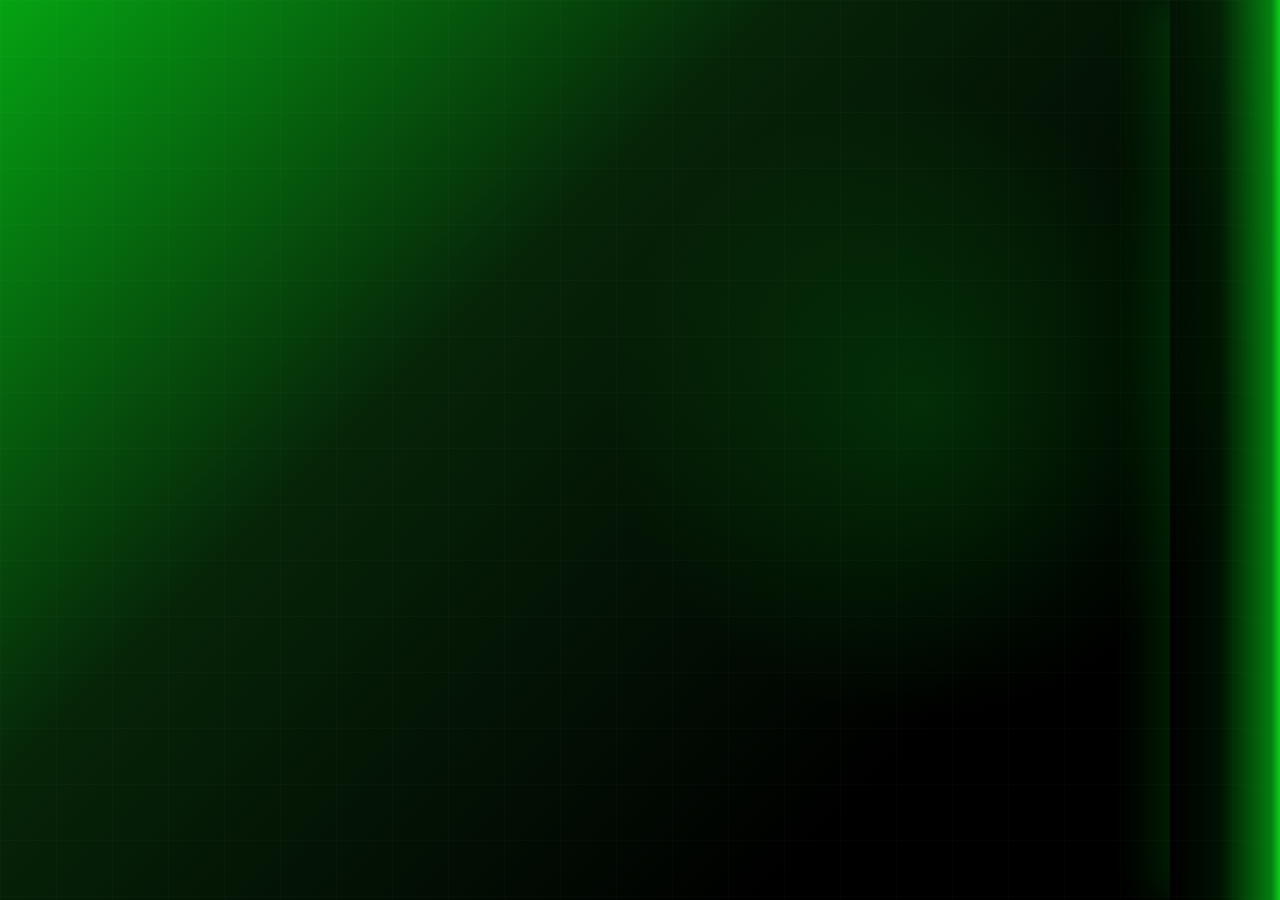
==== index.html @ a8dcbea2 "Initial Commit" ====
<!DOCTYPE html>

<html data-theme="dark" lang="en">
<head>
<meta charset="utf-8"/>
<meta content="width=device-width, initial-scale=1, viewport-fit=cover" name="viewport"/>
<title>
    Miguel Riovaldez — BSIT Student · Aspiring Full Stack Developer
  </title>
<meta content="Miguel Riovaldez is a 2nd Year BSIT student at Mapúa University aspiring to become a Full Stack Developer while exploring software development, networking, web technologies, and creative work through hands-on learning and projects." name="description"/>
<meta content="Miguel Riovaldez — BSIT Student · Aspiring Full Stack Developer" property="og:title"/>
<meta content="Learning through building. A 2nd Year BSIT student at Mapúa University exploring software development, networking, and web technologies." property="og:description"/>
<meta content="website" property="og:type"/>
<!-- ==========================================
       FAVICON
       ========================================== -->
<link href="data:image/svg+xml,%3Csvg xmlns='http://www.w3.org/2000/svg' viewBox='0 0 100 100'%3E%3Crect width='100' height='100' rx='22' fill='%230B0D12'/%3E%3Ctext x='50' y='64' font-family='Space Grotesk, sans-serif' font-weight='700' font-size='44' fill='%2305A313' text-anchor='middle'%3EMR%3C/text%3E%3C/svg%3E" rel="icon"/>
<!-- ==========================================
       FONTS
       ========================================== -->
<link href="https://fonts.googleapis.com" rel="preconnect"/>
<link crossorigin="" href="https://fonts.gstatic.com" rel="preconnect"/>
<link href="https://fonts.googleapis.com/css2?family=Space+Grotesk:wght@400;500;600;700&amp;family=Plus+Jakarta+Sans:wght@400;500;600;700;800&amp;family=Space+Mono:wght@400;700&amp;display=swap" rel="stylesheet"/>
<!-- ==========================================
       STYLES
       ========================================== -->
<link href="css/style.css" rel="stylesheet"/>
</head>
<body>
<div id="pageTransition"></div>
<!-- ==========================================
       LOADER
       ========================================== -->
<div data-loader-purpose="profile-initialization" id="loader">
<div class="loader-name">
      MIGUEL RIOVALDEZ
    </div>
<div class="loader-status">Initializing Profile - Miguel Riovaldez</div>
<div class="loader-bar">
<div class="loader-bar-fill"></div>
</div>
</div>
<!-- ==========================================
       CUSTOM CURSOR
       ========================================== -->
<div class="cursor-dot" id="cursorDot"></div>
<div class="cursor-outline" id="cursorOutline">
<span id="cursorText"></span>
</div>
<!-- ==========================================
       BACKGROUND
       ========================================== -->
<div aria-hidden="true" class="bg-glow"></div>
<div aria-hidden="true" class="bg-grid"></div>
<!-- ==========================================
       MOBILE NAVIGATION
       ========================================== -->
<button aria-expanded="false" aria-label="Open navigation" class="mobile-toggle" id="mobileToggle">
<span></span>
<span></span>
<span></span>
</button>
<!-- ==========================================
       NAVIGATION
       ========================================== -->
<nav aria-label="Primary" class="control-panel" id="controlPanel">
<!-- Brand -->
<div class="brand">
<a href="index.html">
<span>
          MR
        </span>
</a>
<span aria-hidden="true" class="brand-dot"></span>
</div>
<!-- Navigation -->
<ul class="nav-list" id="navList">
<li>
<a data-cursor-text="GO" data-page-link="home" href="index.html">
<span class="n">01</span>
<span class="l">
            Home
          </span>
</a>
</li>
<li>
<a data-cursor-text="GO" data-page-link="about" href="about.html">
<span class="n">02</span>
<span class="l">
            About
          </span>
</a>
</li>
<li>
<a data-cursor-text="GO" data-page-link="projects" href="projects.html">
<span class="n">03</span>
<span class="l">
            Projects
          </span>
</a>
</li>
<li>
<a data-cursor-text="GO" data-page-link="skills" href="skills.html">
<span class="n">04</span>
<span class="l">
            Skills
          </span>
</a>
</li>

<li>
<a data-cursor-text="GO" data-page-link="accomplishments" href="accomplishments.html">
<span class="n">05</span>
<span class="l">
            Accomplishments
          </span>
</a>
</li>
<li>
<a data-cursor-text="GO" data-page-link="beyond" href="beyond.html">
<span class="n">06</span>
<span class="l">
            Beyond
          </span>
</a>
</li>
<li>
<a data-cursor-text="GO" data-page-link="contact" href="contact.html">
<span class="n">07</span>
<span class="l">
            Contact
          </span>
</a>
</li>
</ul>
<!-- Navigation Footer -->
<div class="nav-foot">
<span class="loc">
        PH · MNL
      </span>
<button aria-label="Toggle light and dark theme" class="theme-toggle" id="themeToggle">
        ◐
      </button>
</div>
</nav>
<!-- ==========================================
       HOME PAGE
       ========================================== -->
<main class="page-content">
<section class="page-shell" data-page="home">
<!-- Background Nodes -->
<div aria-hidden="true" class="hero-nodes" id="heroNodes"></div>
<!-- Hero -->
<div class="hero-content">
<p class="eyebrow">
          Portfolio / Miguel Riovaldez
        </p>
<h1 class="hero-name">

          Miguel<br/>

          Riovaldez

        </h1>
<p class="hero-sub">

          BSIT Student · Aspiring Full Stack Developer

        </p>
<p class="hero-support">

          Networking Enthusiast · Creator

        </p>
<p class="hero-tagline">

          Learning through building.

        </p>
<p class="hero-bio">

          BSIT Student aspiring to become a Full Stack Developer.
          Loves gaming and playing instruments whenever I have free time.

        </p>
<!-- CTA -->
<div class="hero-ctas">
<a class="btn btn-primary magnetic" data-cursor-text="VIEW" href="projects.html">

            Explore My Work

            <span class="arrow">
              →
            </span>
</a>
<a class="btn btn-ghost magnetic" data-cursor-text="GO" href="contact.html">

            Let's Connect

          </a>
</div>
<!-- Status -->
<div class="status-strip">
<span aria-hidden="true" class="dot"></span>

          2nd Year BSIT · Mapúa University · Philippines

        </div>
</div>
</section>
</main>
<!-- ==========================================
       JAVASCRIPT
       ========================================== -->
<script src="js/script.js"></script>
</body>
</html>
---- css/style.css ----
/* =========================================================
   MIGUEL RIOVALDEZ PORTFOLIO
   SHARED MULTI-PAGE STYLESHEET
   ========================================================= */


/* =========================================================
   TOKENS
   ========================================================= */

:root {

  --bg: #000000;
  --bg-elev: #050805;

  --surface: #071007;
  --surface-2: #0B170B;

  --border: rgba(255, 255, 255, .09);
  --border-strong: rgba(255, 255, 255, .16);

  --text: #EDEFF4;
  --text-muted: #8D93A3;
  --text-dim: #5C6273;

  --accent: #05A313;
  --accent-rgb: 5, 163, 19;

  --accent-2: #05A313;
  --accent-2-rgb: 5, 163, 19;

  --danger: #E8607A;

  --font-display: 'Space Grotesk', sans-serif;
  --font-body: 'Plus Jakarta Sans', sans-serif;
  --font-mono: 'Space Mono', monospace;

  --dur: 620ms;
  --dur-fast: 280ms;

  --ease: cubic-bezier(.16, .84, .44, 1);

  --nav-w: 220px;
  --nav-h: 76px;

  --radius: 14px;
  --radius-sm: 8px;

}


/* =========================================================
   LIGHT THEME
   ========================================================= */

[data-theme="light"] {

  --bg: #F3F4F7;
  --bg-elev: #FFFFFF;

  --surface: #FFFFFF;
  --surface-2: #EEF0F4;

  --border: rgba(10, 14, 22, .09);
  --border-strong: rgba(10, 14, 22, .18);

  --text: #12151C;
  --text-muted: #565C6C;
  --text-dim: #8A8F9C;

  --accent: #057A10;
  --accent-rgb: 5, 122, 16;

  --accent-2: #057A10;
  --accent-2-rgb: 5, 122, 16;

}


/* =========================================================
   RESET
   ========================================================= */

*,
*::before,
*::after {
  box-sizing: border-box;
}


html {
  -webkit-text-size-adjust: 100%;
  scroll-behavior: smooth;
}


body {

  margin: 0;

  background: var(--bg);
  color: var(--text);

  font-family: var(--font-body);

  -webkit-font-smoothing: antialiased;

  overflow-x: hidden;

  min-height: 100dvh;

  transition:
    background var(--dur-fast) var(--ease),
    color var(--dur-fast) var(--ease);

}


h1,
h2,
h3,
h4 {

  font-family: var(--font-display);

  margin: 0;

  font-weight: 600;

  letter-spacing: -.02em;

}


p {
  margin: 0;
}


a {

  color: inherit;

  text-decoration: none;

}


ul {

  list-style: none;

  margin: 0;

  padding: 0;

}


button {

  font-family: inherit;

  background: none;

  border: none;

  color: inherit;

  cursor: pointer;

}


img {

  max-width: 100%;

  display: block;

}


::selection {

  background: rgba(var(--accent-rgb),
      .35);

}


:focus-visible {

  outline: 2px solid var(--accent);

  outline-offset: 3px;

  border-radius: 4px;

}


/* =========================================================
   TYPOGRAPHY
   ========================================================= */

.eyebrow {

  font-family: var(--font-mono);

  font-size: .72rem;

  letter-spacing: .14em;

  text-transform: uppercase;

  color: var(--accent);

  display: flex;

  align-items: center;

  gap: .55rem;

}


.eyebrow::before {

  content: '';

  width: 22px;

  height: 1px;

  background: var(--accent);

  display: inline-block;

}


.tag {

  font-family: var(--font-mono);

  font-size: .68rem;

  letter-spacing: .06em;

  text-transform: uppercase;

  padding: .4rem .65rem;

  border: 1px solid var(--border-strong);

  border-radius: 6px;

  color: var(--text-muted);

  transition:
    border-color var(--dur-fast) var(--ease),
    color var(--dur-fast) var(--ease),
    transform var(--dur-fast) var(--ease);

}


.tag:hover {

  border-color: var(--accent);

  color: var(--accent);

  transform: translateY(-2px);

}


.divider {

  height: 1px;

  background: var(--border);

  width: 100%;

}


/* =========================================================
   BUTTONS
   ========================================================= */

.btn {

  position: relative;

  display: inline-flex;

  align-items: center;

  gap: .6rem;

  font-family: var(--font-body);

  font-weight: 600;

  font-size: .92rem;

  padding: .9rem 1.5rem;

  border-radius: 999px;

  cursor: pointer;

  transition:
    transform var(--dur-fast) var(--ease),
    background var(--dur-fast) var(--ease),
    border-color var(--dur-fast) var(--ease),
    color var(--dur-fast) var(--ease);

  white-space: nowrap;

}


.btn-primary {

  background: var(--accent);

  color: #050608;

}


.btn-primary:hover {

  background: #08bf17;

}


[data-theme="light"] .btn-primary {

  color: #fff;

}


.btn-ghost {

  border: 1px solid var(--border-strong);

  color: var(--text);

}


.btn-ghost:hover {

  border-color: var(--accent);

  color: var(--accent);

}


.btn .arrow {

  transition:
    transform var(--dur-fast) var(--ease);

}


.btn:hover .arrow {

  transform: translateX(4px);

}


/* =========================================================
   LOADER
   ========================================================= */

#loader {

  position: fixed;

  inset: 0;

  z-index: 99998;

  background: var(--bg);

  display: flex;

  flex-direction: column;

  align-items: center;

  justify-content: center;

  gap: 1.1rem;

  transition:
    opacity .5s var(--ease),
    visibility .5s var(--ease);

}


#loader.hide {

  opacity: 0;

  visibility: hidden;

  pointer-events: none;

}


.loader-name {

  font-family: var(--font-display);

  font-size: 1.4rem;

  letter-spacing: -.01em;

}


.loader-status {

  font-family: var(--font-mono);

  font-size: .72rem;

  letter-spacing: .14em;

  color: var(--text-dim);

  text-transform: uppercase;

}


.loader-bar {

  width: 180px;

  height: 2px;

  background: var(--border);

  overflow: hidden;

  border-radius: 2px;

}


.loader-bar-fill {

  height: 100%;

  width: 0%;

  background: var(--accent);

  animation:
    loadfill 1s var(--ease) forwards;

}


@keyframes loadfill {

  to {
    width: 100%;
  }

}


/* =========================================================
   CUSTOM CURSOR
   ========================================================= */

.cursor-dot,
.cursor-outline {

  position: fixed;

  top: 0;
  left: 0;

  pointer-events: none;

  z-index: 998;

  border-radius: 50%;

  transform:
    translate(-50%, -50%);

  will-change: transform;

}


.cursor-dot {

  width: 6px;
  height: 6px;

  background: var(--accent);

}


.cursor-outline {

  width: 34px;
  height: 34px;

  border: 1px solid var(--border-strong);

  display: flex;

  align-items: center;

  justify-content: center;

  font-family: var(--font-mono);

  font-size: .55rem;

  letter-spacing: .08em;

  color: var(--accent);

  transition:
    width var(--dur-fast) var(--ease),
    height var(--dur-fast) var(--ease),
    border-color var(--dur-fast) var(--ease),
    background var(--dur-fast) var(--ease);

}


.cursor-outline.hover {

  width: 64px;

  height: 64px;

  background:
    rgba(var(--accent-rgb), .1);

  border-color: var(--accent);

}


.cursor-outline span {

  opacity: 0;

  transition:
    opacity var(--dur-fast) var(--ease);

}


.cursor-outline.hover span {

  opacity: 1;

}


body.touch .cursor-dot,
body.touch .cursor-outline {

  display: none;

}


body.touch {

  cursor: auto;

}


body.cursor-enabled:not(.touch) * {
  cursor: none;
}


/* =========================================================
   BACKGROUND
   ========================================================= */

.bg-grid {

  position: fixed;

  inset: 0;

  z-index: 0;

  pointer-events: none;

  background-image:

    linear-gradient(var(--border) 1px,
      transparent 1px),

    linear-gradient(90deg,
      var(--border) 1px,
      transparent 1px);

  background-size: 64px 64px;

  mask-image:
    radial-gradient(ellipse 80% 60% at 50% 0%,
      black 40%,
      transparent 90%);

  opacity: .5;

}


.bg-glow {

  position: fixed;

  z-index: 0;

  pointer-events: none;

  width: 640px;

  height: 640px;

  border-radius: 50%;

  background:
    radial-gradient(circle,
      rgba(var(--accent-rgb), .14),
      transparent 70%);

  top: -200px;

  right: -160px;

  filter: blur(10px);

}


/* =========================================================
   MOBILE TOGGLE
   ========================================================= */

.mobile-toggle {

  position: fixed;

  top: 16px;

  right: 16px;

  z-index: 60;

  width: 46px;

  height: 46px;

  border-radius: 50%;

  background: var(--surface);

  border: 1px solid var(--border-strong);

  display: none;

  align-items: center;

  justify-content: center;

  gap: 4px;

  flex-direction: column;

}


.mobile-toggle span {

  width: 18px;

  height: 2px;

  background: var(--text);

  transition:
    transform var(--dur-fast) var(--ease),
    opacity var(--dur-fast) var(--ease);

}


.mobile-toggle.open span:nth-child(1) {

  transform:
    translateY(6px) rotate(45deg);

}


.mobile-toggle.open span:nth-child(2) {

  opacity: 0;

}


.mobile-toggle.open span:nth-child(3) {

  transform:
    translateY(-6px) rotate(-45deg);

}


/* =========================================================
   NAVIGATION / CONTROL PANEL
   ========================================================= */

.control-panel {

  position: fixed;

  top: 0;
  left: 0;
  bottom: 0;

  width: var(--nav-w);

  z-index: 50;

  border-right: 1px solid var(--border);

  background:
    rgba(11, 13, 18, .55);

  backdrop-filter: blur(14px);

  display: flex;

  flex-direction: column;

  padding: 1.6rem 1.3rem;

}


[data-theme="light"] .control-panel {

  background:
    rgba(255, 255, 255, .7);

}


.brand {

  display: flex;

  align-items: center;

  gap: .5rem;

  margin-bottom: 2.4rem;

  font-family: var(--font-display);

  font-weight: 700;

  letter-spacing: .02em;

}


.brand a {

  display: flex;

  align-items: center;

}


.brand-dot {

  width: 7px;

  height: 7px;

  border-radius: 50%;

  background: var(--accent);

  animation:
    pulse 2.2s ease-in-out infinite;

}


@keyframes pulse {

  0%,
  100% {

    opacity: 1;

    transform: scale(1);

  }

  50% {

    opacity: .4;

    transform: scale(.7);

  }

}


.nav-list {

  display: flex;

  flex-direction: column;

  gap: .15rem;

  flex: 1;

}


.nav-list a {

  position: relative;

  display: flex;

  align-items: baseline;

  gap: .7rem;

  padding: .62rem .6rem;

  border-radius: 8px;

  font-size: .88rem;

  color: var(--text-muted);

  transition:
    color var(--dur-fast) var(--ease),
    background var(--dur-fast) var(--ease);

}


.nav-list a .n {

  font-family: var(--font-mono);

  font-size: .68rem;

  color: var(--text-dim);

  transition:
    color var(--dur-fast) var(--ease);

}


.nav-list a:hover {

  color: var(--text);

}


.nav-list a:hover .n {

  color: var(--accent);

}


.nav-list a.page-link-current {

  color: var(--text);

  font-weight: 600;

  background:
    rgba(var(--accent-rgb), .05);

}


.nav-list a.page-link-current .n {

  color: var(--accent);

}


.nav-foot {

  display: flex;

  align-items: center;

  justify-content: space-between;

  padding-top: 1rem;

  border-top: 1px solid var(--border);

}


.nav-foot .loc {

  font-family: var(--font-mono);

  font-size: .62rem;

  color: var(--text-dim);

  letter-spacing: .05em;

}


.theme-toggle {

  width: 38px;

  height: 38px;

  border-radius: 50%;

  border: 1px solid var(--border-strong);

  display: flex;

  align-items: center;

  justify-content: center;

  font-size: .85rem;

  transition:
    border-color var(--dur-fast) var(--ease),
    transform var(--dur-fast) var(--ease);

}


.theme-toggle:hover {

  border-color: var(--accent);

  transform: rotate(20deg);

}


/* =========================================================
   PAGE STRUCTURE
   ========================================================= */

/*
   The old project was a single-page application.
   The portfolio is now split into individual HTML pages.

   The navigation remains fixed while each page uses
   the remaining viewport area.
*/


.page-content {

  position: relative;

  min-height: 100dvh;

  margin-left: var(--nav-w);

  z-index: 1;

}


/* Shared standalone page */

.standalone-page {

  position: relative;

  min-height: 100dvh;

  overflow-x: hidden;

  overflow-y: auto;

  padding:
    4.4rem 5vw 5rem;

}


.standalone-page .page-inner {

  width: 100%;

  max-width: 1080px;

  margin: 0 auto;

}


/* Home */

.page-shell {

  position: relative;

  min-height: 100dvh;

  display: flex;

  flex-direction: column;

  justify-content: center;

  overflow: hidden;

  padding:
    2rem 5vw;

}


.page-shell>.hero-content {

  width: 100%;

  max-width: 1080px;

  margin: 0 auto;

}


/* Page heading */

.page-head {

  margin-bottom: 2.6rem;

}


.page-head h2 {

  font-size:
    clamp(2rem,
      4.2vw,
      3.1rem);

  margin-top: .7rem;

}


/* =========================================================
   HOME
   ========================================================= */

.hero-nodes {

  position: absolute;

  inset: 0;

  z-index: 0;

  pointer-events: none;

  overflow: hidden;

}


.hero-node {

  position: absolute;

  width: 5px;

  height: 5px;

  border-radius: 50%;

  background: var(--accent);

  opacity: .55;

  will-change: transform;

}


.hero-node::after {

  content: '';

  position: absolute;

  inset: -9px;

  border:
    1px solid rgba(var(--accent-rgb), .3);

  border-radius: 50%;

}


.hero-content {

  position: relative;

  z-index: 1;

}


.hero-name {

  font-size:
    clamp(2.6rem,
      7.5vw,
      5.6rem);

  line-height: .98;

  margin:
    1rem 0 .3rem;

}


.hero-sub {

  font-family: var(--font-mono);

  font-size:
    clamp(.85rem,
      1.6vw,
      1.05rem);

  color: var(--accent);

  letter-spacing: .02em;

  margin-bottom: .3rem;

}


.hero-support {

  font-size: .92rem;

  color: var(--text-muted);

  margin-bottom: 1.6rem;

}


.hero-tagline {

  font-size:
    clamp(1.5rem,
      3vw,
      2.2rem);

  color: var(--text-muted);

  font-weight: 500;

  max-width: 640px;

  margin-bottom: 1.2rem;

  font-family: var(--font-display);

}


.hero-bio {

  max-width: 560px;

  color: var(--text-muted);

  font-size: 1rem;

  line-height: 1.7;

  margin-bottom: 2.2rem;

}


.hero-ctas {

  display: flex;

  gap: 1rem;

  flex-wrap: wrap;

  margin-bottom: 2.6rem;

}


.status-strip {

  font-family: var(--font-mono);

  font-size: .68rem;

  letter-spacing: .08em;

  color: var(--text-dim);

  display: flex;

  align-items: center;

  gap: .6rem;

  text-transform: uppercase;

}


.status-strip .dot {

  width: 6px;

  height: 6px;

  border-radius: 50%;

  background: var(--accent-2);

  animation:
    pulse 1.8s ease-in-out infinite;

}


/* =========================================================
   ABOUT
   ========================================================= */

.about-grid {

  display: grid;

  grid-template-columns:
    1.3fr 1fr;

  gap: 3rem;

  margin-top: 1.5rem;

}


.about-copy p {

  color: var(--text-muted);

  line-height: 1.85;

  font-size: 1.02rem;

  margin-bottom: 1.2rem;

}


.fact-list {

  display: flex;

  flex-direction: column;

  border-top: 1px solid var(--border);

}


.fact-row {

  display: flex;

  justify-content: space-between;

  padding: .9rem 0;

  border-bottom: 1px solid var(--border);

  gap: 1rem;

}


.fact-row .k {

  font-family: var(--font-mono);

  font-size: .68rem;

  letter-spacing: .08em;

  color: var(--text-dim);

  text-transform: uppercase;

  white-space: nowrap;

}


.fact-row .v {

  font-size: .9rem;

  text-align: right;

}


.learning-list {

  margin-top: 2rem;

  display: flex;

  flex-wrap: wrap;

  gap: .6rem;

}


/* =========================================================
   PROJECTS
   ========================================================= */

.project-feature {

  border:
    1px solid var(--border-strong);

  border-radius: var(--radius);

  background:
    linear-gradient(160deg,
      var(--surface),
      var(--bg-elev));

  padding:
    clamp(1.8rem,
      4vw,
      3.4rem);

  position: relative;

  overflow: hidden;

  transition:
    border-color var(--dur-fast) var(--ease);

}


.project-feature:hover {

  border-color: var(--accent);

}


.project-feature::before {

  content: '';

  position: absolute;

  top: 0;
  left: 0;

  width: 0;

  height: 2px;

  background: var(--accent);

  transition:
    width var(--dur) var(--ease);

}


.project-feature:hover::before {

  width: 100%;

}


.pf-top {

  display: flex;

  justify-content: space-between;

  align-items: flex-start;

  gap: 1rem;

  flex-wrap: wrap;

  margin-bottom: 1.6rem;

}


.pf-status {

  font-family: var(--font-mono);

  font-size: .66rem;

  letter-spacing: .1em;

  text-transform: uppercase;

  color: var(--accent-2);

  display: flex;

  align-items: center;

  gap: .4rem;

}


.pf-status .dot {

  width: 6px;

  height: 6px;

  border-radius: 50%;

  background: var(--accent-2);

  animation:
    pulse 1.8s ease-in-out infinite;

}


.pf-title {

  font-size:
    clamp(1.8rem,
      4.4vw,
      3rem);

  line-height: 1.05;

  margin-bottom: 1.2rem;

  transition:
    transform var(--dur-fast) var(--ease);

}


.project-feature:hover .pf-title {

  transform: translateX(6px);

}


.pf-desc {

  color: var(--text-muted);

  max-width: 640px;

  line-height: 1.75;

  margin-bottom: 1.6rem;

}


.pf-tags {

  display: flex;

  flex-wrap: wrap;

  gap: .55rem;

  margin-bottom: 2rem;

}


.pf-actions {

  display: flex;

  gap: 1rem;

  flex-wrap: wrap;

}


.projects-note {

  margin-top: 1.8rem;

  font-family: var(--font-mono);

  font-size: .72rem;

  color: var(--text-dim);

  letter-spacing: .02em;

}


/* =========================================================
   PROJECT MODAL
   ========================================================= */

.modal-overlay {

  position: fixed;

  inset: 0;

  z-index: 90;

  background:
    rgba(4, 5, 8, .72);

  backdrop-filter: blur(6px);

  display: flex;

  align-items: flex-start;

  justify-content: center;

  padding: 5vh 1.4rem;

  opacity: 0;

  visibility: hidden;

  transition:
    opacity var(--dur-fast) var(--ease),
    visibility var(--dur-fast) var(--ease);

  overflow-y: auto;

}


.modal-overlay.open {

  opacity: 1;

  visibility: visible;

}


.modal-panel {

  background: var(--bg-elev);

  border:
    1px solid var(--border-strong);

  border-radius: var(--radius);

  max-width: 760px;

  width: 100%;

  padding:
    clamp(1.6rem,
      4vw,
      3rem);

  position: relative;

  transform: translateY(24px);

  transition:
    transform var(--dur) var(--ease);

  margin-bottom: 5vh;

}


.modal-overlay.open .modal-panel {

  transform: translateY(0);

}


.modal-close {

  position: absolute;

  top: 1.3rem;

  right: 1.3rem;

  width: 38px;

  height: 38px;

  border-radius: 50%;

  border:
    1px solid var(--border-strong);

  display: flex;

  align-items: center;

  justify-content: center;

  transition:
    border-color var(--dur-fast),
    color var(--dur-fast);

}


.modal-close:hover {

  border-color: var(--accent);

  color: var(--accent);

}


.modal-panel h3 {

  font-size:
    clamp(1.5rem,
      3.4vw,
      2.1rem);

  margin-bottom: 1.6rem;

  padding-right: 2rem;

}


.modal-section {

  margin-bottom: 1.7rem;

}


.modal-section h4 {

  font-family: var(--font-mono);

  font-size: .7rem;

  letter-spacing: .1em;

  text-transform: uppercase;

  color: var(--accent);

  margin-bottom: .6rem;

}


.modal-section p {

  color: var(--text-muted);

  line-height: 1.75;

}


.modal-section ul {

  display: flex;

  flex-direction: column;

  gap: .5rem;

}


.modal-section ul li {

  position: relative;

  padding-left: 1.1rem;

  color: var(--text-muted);

  line-height: 1.6;

  font-size: .94rem;

}


.modal-section ul li::before {

  content: '';

  position: absolute;

  left: 0;

  top: .55em;

  width: 5px;

  height: 5px;

  background: var(--accent);

  border-radius: 50%;

}


/* =========================================================
   ARCHITECTURE
   ========================================================= */

.arch-diagram {

  display: flex;

  flex-direction: column;

  gap: 0;

  margin-top: .5rem;

}


.arch-node {

  border:
    1px solid var(--border-strong);

  border-radius: var(--radius-sm);

  padding: .85rem 1.1rem;

  font-family: var(--font-mono);

  font-size: .75rem;

  letter-spacing: .05em;

  text-transform: uppercase;

  cursor: pointer;

  transition:
    border-color var(--dur-fast),
    background var(--dur-fast);

  position: relative;

}


.arch-node:hover,
.arch-node.open {

  border-color: var(--accent);

  background:
    rgba(var(--accent-rgb), .08);

}


.arch-node .expl {

  font-family: var(--font-body);

  text-transform: none;

  letter-spacing: 0;

  color: var(--text-muted);

  font-size: .85rem;

  max-height: 0;

  overflow: hidden;

  transition:
    max-height var(--dur-fast) var(--ease),
    margin var(--dur-fast) var(--ease);

}


.arch-node.open .expl {

  max-height: 80px;

  margin-top: .6rem;

}


.arch-arrow {

  text-align: center;

  color: var(--text-dim);

  font-family: var(--font-mono);

  font-size: .85rem;

  padding: .3rem 0;

}


/* =========================================================
   SKILLS
   ========================================================= */

.skills-tabs {

  display: flex;

  gap: .5rem;

  flex-wrap: wrap;

  margin-bottom: 2rem;

}


.skill-tab {

  padding: .6rem 1.15rem;

  border:
    1px solid var(--border-strong);

  border-radius: 999px;

  font-family: var(--font-mono);

  font-size: .72rem;

  letter-spacing: .06em;

  text-transform: uppercase;

  color: var(--text-muted);

  transition:
    all var(--dur-fast) var(--ease);

}


.skill-tab:hover {

  border-color: var(--accent);

  color: var(--accent);

}


.skill-tab.active {

  background: var(--accent);

  border-color: var(--accent);

  color: #050608;

}


[data-theme="light"] .skill-tab.active {

  color: #fff;

}


.skill-panel {

  display: none;

}


.skill-panel.active {

  display: grid;

  grid-template-columns:
    repeat(auto-fill,
      minmax(230px, 1fr));

  gap: 1rem;

}


.skill-card {

  border:
    1px solid var(--border);

  border-radius: var(--radius-sm);

  padding: 1.1rem 1.2rem;

  transition:
    border-color var(--dur-fast),
    transform var(--dur-fast);

}


.skill-card:hover {

  border-color: var(--accent);

  transform: translateY(-3px);

}


.skill-card .name {

  font-weight: 600;

  font-size: .98rem;

  margin-bottom: .4rem;

}


.skill-card .lvl {

  font-family: var(--font-mono);

  font-size: .64rem;

  letter-spacing: .08em;

  text-transform: uppercase;

  color: var(--accent);

}


/* =========================================================
   NETWORKING
   ========================================================= */

.net-layout {

  display: grid;

  grid-template-columns:
    1fr 1fr;

  gap: 3rem;

  align-items: start;

  margin-top: 1.5rem;

}


.net-viz {

  border:
    1px solid var(--border);

  border-radius: var(--radius);

  padding: 2rem 1rem;

  background: var(--bg-elev);

}


.net-viz svg {

  display: block;

  max-width: 100%;

  margin: 0 auto;

}


.net-caption {

  font-family: var(--font-mono);

  font-size: .64rem;

  color: var(--text-dim);

  text-align: center;

  margin-top: 1rem;

  letter-spacing: .04em;

  text-transform: uppercase;

}


.net-svg-node {

  cursor: pointer;

}


.net-svg-node rect,
.net-svg-node circle {

  transition:
    fill var(--dur-fast),
    stroke var(--dur-fast);

}


.net-svg-node:hover rect,
.net-svg-node:hover circle,
.net-svg-node.active rect,
.net-svg-node.active circle {

  stroke: var(--accent);

}


.net-tooltip {

  font-family: var(--font-mono);

  font-size: .68rem;

  fill: var(--text-muted);

}


.net-topics {

  display: flex;

  flex-direction: column;

  gap: .7rem;

}


.net-topic {

  border:
    1px solid var(--border);

  border-radius: var(--radius-sm);

  padding: 1rem 1.15rem;

  display: flex;

  justify-content: space-between;

  align-items: center;

  gap: 1rem;

  transition:
    border-color var(--dur-fast);

}


.net-topic:hover {

  border-color: var(--accent);

}


.net-topic .lbl {

  font-family: var(--font-mono);

  font-size: .62rem;

  color: var(--text-dim);

  letter-spacing: .08em;

  text-transform: uppercase;

  white-space: nowrap;

}


/* =========================================================
   ACCOMPLISHMENTS
   ========================================================= */

.acc-list {

  display: flex;

  flex-direction: column;

  border-top: 1px solid var(--border);

  margin-top: 1.5rem;

}


.acc-item {

  border-bottom: 1px solid var(--border);

  padding: 1.3rem 0;

  cursor: pointer;

}


.acc-head {

  display: flex;

  align-items: center;

  gap: 1.2rem;

}


.acc-head .n {

  font-family: var(--font-mono);

  color: var(--accent);

  font-size: .85rem;

  width: 28px;

  flex-shrink: 0;

}


.acc-head .cat {

  font-weight: 600;

  font-size: 1.1rem;

  flex: 1;

}


.acc-head .plus {

  font-family: var(--font-mono);

  color: var(--text-dim);

  transition:
    transform var(--dur-fast) var(--ease);

}


.acc-item.open .plus {

  transform: rotate(45deg);

  color: var(--accent);

}


.acc-body {

  max-height: 0;

  overflow: hidden;

  transition:
    max-height var(--dur-fast) var(--ease);

  padding-left: 48px;

}


.acc-item.open .acc-body {

  max-height: 200px;

}


.acc-body ul {

  padding: .7rem 0 .3rem;

  display: flex;

  flex-direction: column;

  gap: .45rem;

}


.acc-body li {

  color: var(--text-muted);

  font-size: .92rem;

  position: relative;

  padding-left: 1rem;

}


.acc-body li::before {

  content: '—';

  position: absolute;

  left: 0;

  color: var(--text-dim);

}


/* =========================================================
   BEYOND
   ========================================================= */

.beyond-grid {

  display: grid;

  grid-template-columns:
    repeat(3,
      1fr);

  gap: 1.4rem;

  margin-top: 1.5rem;

}


.beyond-card {

  border:
    1px solid var(--border);

  border-radius: var(--radius);

  padding: 1.8rem;

  display: flex;

  flex-direction: column;

  gap: .9rem;

  min-height: 230px;

  transition:
    border-color var(--dur-fast),
    transform var(--dur-fast);

  position: relative;

  overflow: hidden;

}


.beyond-card:hover {

  border-color: var(--accent);

  transform: translateY(-4px);

}


.beyond-icon {

  font-size: 1.6rem;

  width: auto;

  height: auto;

  max-width: 90px;

  object-fit: contain;

  object-position: left center;

}


.beyond-card h4 {

  font-size: 1.25rem;

}


.beyond-card .sub {

  font-family: var(--font-mono);

  font-size: .66rem;

  letter-spacing: .08em;

  text-transform: uppercase;

  color: var(--accent);

}


.beyond-card p {

  color: var(--text-muted);

  font-size: .92rem;

  line-height: 1.65;

  margin-top: auto;

}


/* =========================================================
   CONTACT
   ========================================================= */

.contact-head h2 {

  font-size:
    clamp(2.2rem,
      5.5vw,
      4rem);

}


.contact-list {

  margin-top: 2.5rem;

  display: flex;

  flex-direction: column;

  border-top: 1px solid var(--border);

}


.contact-row {

  display: flex;

  justify-content: space-between;

  align-items: center;

  padding: 1.6rem 0;

  border-bottom: 1px solid var(--border);

  transition:
    padding var(--dur-fast) var(--ease);

}


.contact-row:hover {

  padding-left: .6rem;

}


.contact-row .k {

  font-family: var(--font-mono);

  font-size: .68rem;

  letter-spacing: .1em;

  text-transform: uppercase;

  color: var(--text-dim);

}


.contact-row .v {

  font-size:
    clamp(1rem,
      2.6vw,
      1.5rem);

  font-family: var(--font-display);

  transition:
    color var(--dur-fast);

}


.contact-row:hover .v {

  color: var(--accent);

}


.contact-row .arrow {

  opacity: 0;

  transform: translateX(-6px);

  transition:
    all var(--dur-fast) var(--ease);

  color: var(--accent);

}


.contact-row:hover .arrow {

  opacity: 1;

  transform: translateX(0);

}


/* =========================================================
   RESPONSIVE — TABLET
   ========================================================= */

@media (max-width:980px) {

  .about-grid {

    grid-template-columns: 1fr;

    gap: 2rem;

  }


  .net-layout {

    grid-template-columns: 1fr;

    gap: 2rem;

  }


  .beyond-grid {

    grid-template-columns: 1fr;

  }

}


/* =========================================================
   RESPONSIVE — MOBILE
   ========================================================= */

@media (max-width:820px) {

  body:not(.touch) * {

    cursor: auto;

  }


  .cursor-dot,
  .cursor-outline {

    display: none;

  }


  .mobile-toggle {

    display: flex;

  }


  .control-panel {

    left: auto;

    right: 0;

    top: 0;

    bottom: 0;

    width: min(78vw, 320px);

    transform: translateX(100%);

    transition:
      transform var(--dur) var(--ease);

    border-left:
      1px solid var(--border);

    border-right: none;

    background: var(--bg-elev);

    padding-top: 5rem;

  }


  .control-panel.open {

    transform: translateX(0);

  }


  .page-content {

    margin-left: 0;

  }


  .standalone-page {

    padding:
      5rem 6vw 5rem;

  }


  .page-shell {

    padding:
      5rem 6vw 5rem;

  }


  .page-shell>.hero-content {

    max-width: none;

  }


  .net-topic {

    align-items: flex-start;

  }


  .net-topic .lbl {

    white-space: normal;

    text-align: right;

  }

}


/* =========================================================
   RESPONSIVE — SMALL MOBILE
   ========================================================= */

@media (max-width:560px) {

  .skill-panel.active {

    grid-template-columns: 1fr;

  }


  .hero-name {

    font-size:
      clamp(2.8rem,
        15vw,
        4.5rem);

  }


  .hero-ctas {

    flex-direction: column;

    align-items: stretch;

  }


  .hero-ctas .btn {

    justify-content: center;

  }


  .fact-row {

    flex-direction: column;

    gap: .35rem;

  }


  .fact-row .v {

    text-align: left;

  }


  .pf-actions {

    flex-direction: column;

    align-items: stretch;

  }


  .pf-actions .btn {

    justify-content: center;

  }


  .net-topic {

    flex-direction: column;

    align-items: flex-start;

  }


  .net-topic .lbl {

    text-align: left;

  }


  .contact-row .v {

    word-break: break-word;

  }


  .contact-row .arrow {

    margin-left: 1rem;

    flex-shrink: 0;

  }

}


/* =========================================================
   REDUCED MOTION
   ========================================================= */

@media (prefers-reduced-motion:reduce) {

  :root {

    --dur: 1ms;

    --dur-fast: 1ms;

  }


  html {

    scroll-behavior: auto;

  }


  .brand-dot,
  .pf-status .dot,
  .status-strip .dot {

    animation: none;

  }


  .loader-bar-fill {

    animation: none;

    width: 100%;

  }

}

/* =========================================================
   PAGE TRANSITIONS
   ========================================================= */

/* Futuristic green/black system transition.
   Replaces the previous simple fade transition. */

#pageTransition {
  position: fixed;
  inset: 0;
  z-index: 99997;
  display: block;
  overflow: hidden;
  pointer-events: none;

  background:
    radial-gradient(
      circle at 72% 45%,
      rgba(5, 163, 19, .22),
      transparent 30%
    ),
    linear-gradient(
      135deg,
      #05A313 0%,
      #062408 36%,
      #000000 76%
    );

  transform: translateX(0);
  will-change: transform;
}

/* Technical grid to match the portfolio's futuristic identity. */
#pageTransition::before {
  content: '';
  position: absolute;
  inset: 0;

  background-image:
    linear-gradient(
      rgba(255, 255, 255, .055) 1px,
      transparent 1px
    ),
    linear-gradient(
      90deg,
      rgba(255, 255, 255, .055) 1px,
      transparent 1px
    );

  background-size: 56px 56px;
  opacity: .32;
}

/* Green energy edge / scanline effect. */
#pageTransition::after {
  content: '';
  position: absolute;
  top: 0;
  bottom: 0;
  right: 0;
  width: min(9vw, 110px);

  background:
    linear-gradient(
      90deg,
      transparent,
      rgba(5, 163, 19, .12) 45%,
      rgba(5, 163, 19, .85) 92%,
      #0be51c
    );

  box-shadow:
    -18px 0 45px rgba(5, 163, 19, .24);

  opacity: .9;
}

/* New page: reveal from the green/black system layer. */
body.page-entering #pageTransition {
  animation: pageTransitionEnter 720ms var(--ease) forwards;
}

/* Leaving page: bring the system layer back over the page. */
body.page-leaving #pageTransition {
  animation: pageTransitionLeave 520ms var(--ease) forwards;
}

/* A subtle lift/fade keeps the outgoing page transition smooth. */
body.page-leaving .page-content {
  animation: pageContentLeave 360ms var(--ease) forwards;
}

@keyframes pageTransitionEnter {
  from { transform: translateX(0); }
  to { transform: translateX(-100%); }
}

@keyframes pageTransitionLeave {
  from { transform: translateX(100%); }
  to { transform: translateX(0); }
}

@keyframes pageContentLeave {
  from {
    opacity: 1;
    transform: translateY(0);
  }
  to {
    opacity: .72;
    transform: translateY(-8px);
  }
}

/* =========================================================
   SEQUENTIAL PAGE REVEAL
   ========================================================= */

.page-reveal {

  opacity: 0;

  transform:
    translateY(14px);

  filter:
    blur(2px);

  transition:
    opacity 520ms var(--ease),
    transform 520ms var(--ease),
    filter 520ms var(--ease);

  transition-delay:
    var(--reveal-delay, 0ms);

  will-change:
    opacity,
    transform,
    filter;

}


.page-reveal.is-visible {

  opacity: 1;

  transform:
    translateY(0);

  filter:
    blur(0);

}


/* =========================================================
   REDUCED MOTION
   ========================================================= */

@media (prefers-reduced-motion: reduce) {

  #pageTransition {
    display: none;
  }

  body.page-leaving .page-content {
    animation: none !important;
  }

  .page-reveal {

    opacity: 1 !important;

    transform: none !important;

    filter: none !important;

    transition: none !important;

  }

}







/* =========================================================
   GREEN / BLACK FUTURE-PROOF POLISH
   ========================================================= */

:root {
  --brand-green: #05A313;
  --brand-black: #000000;
  --brand-gradient: linear-gradient(135deg, #05A313 0%, #000000 72%);
  --brand-gradient-soft: linear-gradient(135deg, rgba(5,163,19,.22), rgba(0,0,0,.94) 70%);
  --brand-glow: 0 0 40px rgba(5,163,19,.16);
}

body {
  background:
    radial-gradient(circle at 15% 10%, rgba(5,163,19,.08), transparent 30%),
    radial-gradient(circle at 85% 90%, rgba(5,163,19,.05), transparent 30%),
    #000;
}

.bg-glow {
  background: radial-gradient(circle, rgba(5,163,19,.14), transparent 68%) !important;
}

.control-panel {
  background: linear-gradient(180deg, rgba(0,0,0,.97), rgba(3,12,3,.96)) !important;
  border-color: rgba(5,163,19,.16) !important;
}

.brand a span,
.eyebrow,
.loader-status,
.loader-name,
.skill-card .lvl,
.beyond-card .sub,
.contact-row:hover .v {
  color: var(--brand-green) !important;
}

.btn-primary {
  background: var(--brand-green) !important;
  box-shadow: 0 0 0 rgba(5,163,19,0);
}

.btn-primary:hover {
  background: #08bf17 !important;
  box-shadow: 0 10px 30px rgba(5,163,19,.18);
}

.tag:hover,
.btn-ghost:hover,
.skill-card:hover,
.beyond-card:hover,
.contact-row:hover {
  border-color: var(--brand-green) !important;
}

.hero-content,
.standalone-page .page-inner {
  position: relative;
}

.page-content::before {
  content: '';
  position: fixed;
  inset: 0;
  pointer-events: none;
  z-index: -1;
  background: linear-gradient(135deg, rgba(5,163,19,.035), transparent 35%, rgba(5,163,19,.025));
}

#loader {
  background:
    radial-gradient(circle at 50% 45%, rgba(5,163,19,.10), transparent 34%),
    #000 !important;
}

.loader-name {
  text-shadow: 0 0 28px rgba(5,163,19,.24);
}

.loader-bar {
  width: min(360px, 72vw) !important;
  height: 4px !important;
  border: 1px solid rgba(5,163,19,.22);
  background: rgba(5,163,19,.08) !important;
  box-shadow: 0 0 28px rgba(5,163,19,.10);
}

.loader-bar-fill {
  background: linear-gradient(90deg, #05A313, #0be51c) !important;
  box-shadow: 0 0 16px rgba(5,163,19,.55);
}

/* Dynamic skill cards */
.skill-panel.active {
  animation: skillPanelIn 360ms var(--ease) both;
}

@keyframes skillPanelIn {
  from { opacity: 0; transform: translateY(10px); filter: blur(3px); }
  to { opacity: 1; transform: translateY(0); filter: blur(0); }
}

.skill-card {
  background: linear-gradient(145deg, rgba(5,163,19,.035), rgba(255,255,255,.012));
  box-shadow: inset 0 1px 0 rgba(255,255,255,.02);
}

.skill-card .lvl {
  display: inline-flex;
  align-items: center;
  margin-top: .25rem;
  padding: .35rem .55rem;
  border: 1px solid rgba(5,163,19,.22);
  border-radius: 999px;
  background: rgba(5,163,19,.06);
}

/* Project interaction */
.project-feature[data-project-clickable="true"] {
  cursor: pointer;
}

.project-feature[data-project-clickable="true"]::after {
  content: 'CLICK TO EXPLORE';
  position: absolute;
  top: 1.2rem;
  right: 1.2rem;
  font-family: var(--font-mono);
  font-size: .58rem;
  letter-spacing: .12em;
  color: var(--text-dim);
  opacity: 0;
  transform: translateY(-4px);
  transition: opacity 220ms var(--ease), transform 220ms var(--ease), color 220ms var(--ease);
}

.project-feature[data-project-clickable="true"]:hover::after {
  opacity: 1;
  transform: translateY(0);
  color: var(--brand-green);
}

.modal-overlay {
  background: rgba(0,0,0,.84) !important;
  backdrop-filter: blur(16px);
  -webkit-backdrop-filter: blur(16px);
}

.modal-panel {
  background: linear-gradient(145deg, rgba(6,16,6,.98), rgba(0,0,0,.98)) !important;
  border-color: rgba(5,163,19,.18) !important;
  box-shadow: 0 30px 100px rgba(0,0,0,.65), 0 0 50px rgba(5,163,19,.08) !important;
}

/* Beyond icons */
.beyond-svg-icon {
  width: 1.7rem;
  height: 1.7rem;
  display: block;
  color: var(--brand-green);
}

.beyond-svg-icon path {
  fill: none;
  stroke: currentColor;
  stroke-width: 1.6;
  stroke-linecap: round;
  stroke-linejoin: round;
}

.social-contact-row {
  position: relative;
}

.social-icon {
  display: inline-grid;
  place-items: center;
  width: 34px;
  height: 34px;
  border: 1px solid rgba(5,163,19,.22);
  border-radius: 50%;
  color: var(--brand-green);
  font-family: var(--font-mono);
  transition: transform 220ms var(--ease), background 220ms var(--ease);
}

.social-contact-row:hover .social-icon {
  transform: rotate(8deg) scale(1.08);
  background: rgba(5,163,19,.08);
}

@media (max-width: 700px) {
  .project-feature[data-project-clickable="true"]::after { display: none; }
  .loader-name { font-size: 1.05rem; text-align: center; padding-inline: 1rem; }
  #pageTransition { transform-origin: bottom center; }
}

@media (prefers-reduced-motion: reduce) {
  #pageTransition,
  body.page-leaving #pageTransition,
  body.page-leaving .page-content,
  .skill-panel.active { animation: none !important; }
  #pageTransition { display: none !important; }
}

/* =========================================================
   FINAL ACCESSIBILITY + RESPONSIVE POLISH
   ========================================================= */

.tag-static {
  cursor: default;
}

.project-feature[data-project-clickable="true"]:focus-visible {
  outline: 2px solid var(--brand-green);
  outline-offset: 5px;
}

.modal-overlay[aria-hidden="true"] {
  pointer-events: none;
}

@media (max-width: 700px) {
  .project-feature[data-project-clickable="true"] {
    cursor: pointer;
  }

  .pf-actions {
    flex-wrap: wrap;
  }

  .pf-actions .btn {
    min-height: 44px;
  }
}

@media (max-width: 480px) {
  .page-inner {
    padding-inline: 1rem;
  }

  .hero-ctas {
    flex-direction: column;
    align-items: stretch;
  }

  .hero-ctas .btn {
    justify-content: center;
  }

  .skills-tabs {
    overflow-x: auto;
    flex-wrap: nowrap;
    scrollbar-width: thin;
  }

  .skill-tab {
    flex: 0 0 auto;
  }
}
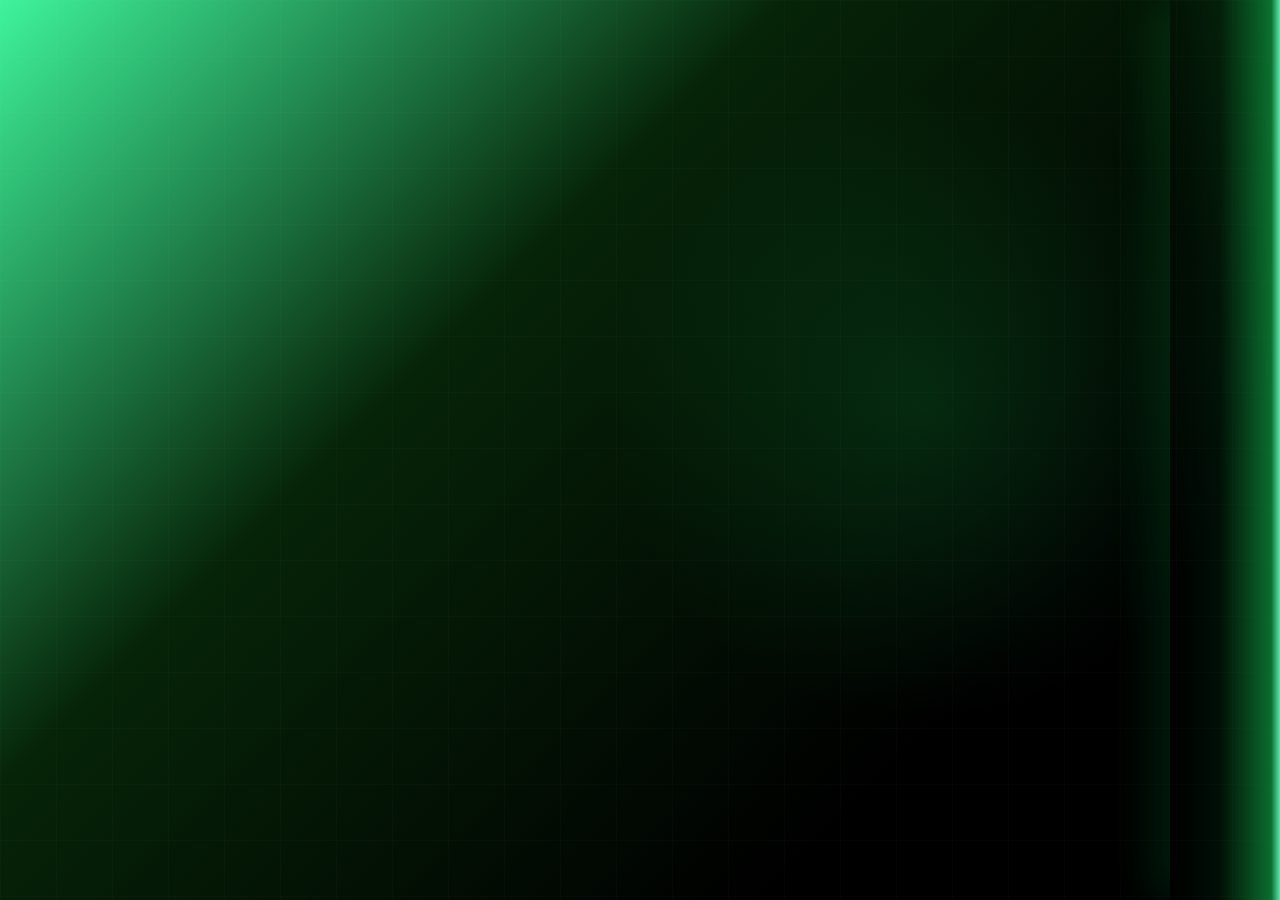
==== commit 9f6edac8: "Redesign visual identity: Elevated Systems Console Color - Split single flat accent into three roles" ====
--- a/index.html
+++ b/index.html
@@ -11,22 +11,51 @@
 <meta content="Miguel Riovaldez — BSIT Student · Aspiring Full Stack Developer" property="og:title"/>
 <meta content="Learning through building. A 2nd Year BSIT student at Mapúa University exploring software development, networking, and web technologies." property="og:description"/>
 <meta content="website" property="og:type"/>
+<meta content="index.html" property="og:url"/>
+<meta content="summary" name="twitter:card"/>
+<meta content="Miguel Riovaldez — BSIT Student · Aspiring Full Stack Developer" name="twitter:title"/>
+<meta content="Learning through building. A 2nd Year BSIT student at Mapúa University exploring software development, networking, and web technologies." name="twitter:description"/>
+<meta content="#3FF39B" media="(prefers-color-scheme: dark)" name="theme-color"/>
+<meta content="#F3F4F7" media="(prefers-color-scheme: light)" name="theme-color"/>
+<!-- Replace the placeholder in <link rel="canonical"> below with the site's real deployed URL once hosted -->
+<link href="index.html" rel="canonical"/>
 <!-- ==========================================
        FAVICON
        ========================================== -->
-<link href="data:image/svg+xml,%3Csvg xmlns='http://www.w3.org/2000/svg' viewBox='0 0 100 100'%3E%3Crect width='100' height='100' rx='22' fill='%230B0D12'/%3E%3Ctext x='50' y='64' font-family='Space Grotesk, sans-serif' font-weight='700' font-size='44' fill='%2305A313' text-anchor='middle'%3EMR%3C/text%3E%3C/svg%3E" rel="icon"/>
+<link href="data:image/svg+xml,%3Csvg xmlns='http://www.w3.org/2000/svg' viewBox='0 0 100 100'%3E%3Crect width='100' height='100' rx='22' fill='%2306080A'/%3E%3Ctext x='50' y='64' font-family='Space Grotesk, sans-serif' font-weight='700' font-size='44' fill='%233FF39B' text-anchor='middle'%3EMR%3C/text%3E%3C/svg%3E" rel="icon"/>
 <!-- ==========================================
        FONTS
        ========================================== -->
 <link href="https://fonts.googleapis.com" rel="preconnect"/>
 <link crossorigin="" href="https://fonts.gstatic.com" rel="preconnect"/>
-<link href="https://fonts.googleapis.com/css2?family=Space+Grotesk:wght@400;500;600;700&amp;family=Plus+Jakarta+Sans:wght@400;500;600;700;800&amp;family=Space+Mono:wght@400;700&amp;display=swap" rel="stylesheet"/>
+<link href="https://fonts.googleapis.com/css2?family=Space+Grotesk:wght@400;500;600;700&amp;family=IBM+Plex+Sans:wght@400;500;600;700&amp;family=IBM+Plex+Mono:wght@400;500;700&amp;display=swap" rel="stylesheet"/>
 <!-- ==========================================
        STYLES
        ========================================== -->
 <link href="css/style.css" rel="stylesheet"/>
+<script type="application/ld+json">
+{
+  "@context": "https://schema.org",
+  "@type": "Person",
+  "name": "Miguel Riovaldez",
+  "url": "index.html",
+  "jobTitle": "BSIT Student",
+  "description": "2nd Year BSIT student at Mapúa University aspiring to become a Full Stack Developer.",
+  "affiliation": {
+    "@type": "CollegeOrUniversity",
+    "name": "Mapúa University"
+  },
+  "email": "mailto:miguelcriovaldez@gmail.com",
+  "sameAs": [
+    "https://github.com/migzdndd",
+    "https://www.instagram.com/migzdnd/",
+    "https://www.facebook.com/migzdndd/"
+  ]
+}
+</script>
 </head>
 <body>
+<a class="skip-link" href="#main-content">Skip to main content</a>
 <div id="pageTransition"></div>
 <!-- ==========================================
        LOADER
@@ -35,7 +64,12 @@
 <div class="loader-name">
       MIGUEL RIOVALDEZ
     </div>
-<div class="loader-status">Initializing Profile - Miguel Riovaldez</div>
+<div aria-hidden="true" class="loader-boot" id="loaderBoot">
+<div class="loader-boot-line" style="--i:0">&gt; booting profile.sys</div>
+<div class="loader-boot-line" style="--i:1">&gt; linking modules: about, projects, skills</div>
+<div class="loader-boot-line loader-boot-ready" style="--i:2">&gt; status: ready</div>
+</div>
+<p class="sr-only" id="loaderStatus">Initializing Profile - Miguel Riovaldez</p>
 <div class="loader-bar">
 <div class="loader-bar-fill"></div>
 </div>
@@ -146,7 +180,7 @@
 <!-- ==========================================
        HOME PAGE
        ========================================== -->
-<main class="page-content">
+<main class="page-content" id="main-content" tabindex="-1">
 <section class="page-shell" data-page="home">
 <!-- Background Nodes -->
 <div aria-hidden="true" class="hero-nodes" id="heroNodes"></div>
@@ -179,8 +213,10 @@
         </p>
 <p class="hero-bio">
 
-          BSIT Student aspiring to become a Full Stack Developer.
-          Loves gaming and playing instruments whenever I have free time.
+          Right now that means building small real projects, getting
+          comfortable with C#, SQL, and JavaScript, and picking up
+          networking fundamentals along the way. Outside of that,
+          you'll usually find me gaming or playing guitar.
 
         </p>
 <!-- CTA -->
--- a/css/style.css
+++ b/css/style.css
@@ -10,30 +10,36 @@
 
 :root {
 
-  --bg: #000000;
-  --bg-elev: #050805;
-
-  --surface: #071007;
-  --surface-2: #0B170B;
-
-  --border: rgba(255, 255, 255, .09);
-  --border-strong: rgba(255, 255, 255, .16);
-
-  --text: #EDEFF4;
-  --text-muted: #8D93A3;
-  --text-dim: #5C6273;
-
-  --accent: #05A313;
-  --accent-rgb: 5, 163, 19;
-
-  --accent-2: #05A313;
-  --accent-2-rgb: 5, 163, 19;
+  --bg: #06080A;
+  --bg-elev: #0A0F0B;
+
+  --surface: #0B120D;
+  --surface-2: #101710;
+
+  --border: rgba(190, 255, 215, .09);
+  --border-strong: rgba(190, 255, 215, .20);
+
+  --text: #EAF3EC;
+  --text-muted: #93A79C;
+  --text-dim: #57685D;
+
+  /* Phosphor — bright signal, used sparingly for glow, active states, CTAs */
+  --accent: #3FF39B;
+  --accent-rgb: 63, 243, 155;
+
+  /* Signal — structural green, used for borders, hairlines, quiet accents */
+  --accent-2: #0E8F3C;
+  --accent-2-rgb: 14, 143, 60;
+
+  /* Amber — secondary console signal, used sparingly for status/highlight moments */
+  --amber: #FFB238;
+  --amber-rgb: 255, 178, 56;
 
   --danger: #E8607A;
 
   --font-display: 'Space Grotesk', sans-serif;
-  --font-body: 'Plus Jakarta Sans', sans-serif;
-  --font-mono: 'Space Mono', monospace;
+  --font-body: 'IBM Plex Sans', sans-serif;
+  --font-mono: 'IBM Plex Mono', monospace;
 
   --dur: 620ms;
   --dur-fast: 280ms;
@@ -45,6 +51,7 @@
 
   --radius: 14px;
   --radius-sm: 8px;
+  --radius-console: 4px;
 
 }
 
@@ -55,26 +62,31 @@
 
 [data-theme="light"] {
 
-  --bg: #F3F4F7;
+  --bg: #F1F4F0;
   --bg-elev: #FFFFFF;
 
   --surface: #FFFFFF;
-  --surface-2: #EEF0F4;
-
-  --border: rgba(10, 14, 22, .09);
-  --border-strong: rgba(10, 14, 22, .18);
-
-  --text: #12151C;
-  --text-muted: #565C6C;
-  --text-dim: #8A8F9C;
-
-  --accent: #057A10;
-  --accent-rgb: 5, 122, 16;
-
-  --accent-2: #057A10;
-  --accent-2-rgb: 5, 122, 16;
-
-}
+  --surface-2: #E9F0E8;
+
+  --border: rgba(10, 20, 14, .10);
+  --border-strong: rgba(10, 20, 14, .22);
+
+  --text: #0C1410;
+  --text-muted: #4B5C51;
+  --text-dim: #85948B;
+
+  /* Phosphor darkens on light backgrounds to hold contrast */
+  --accent: #0E8F3C;
+  --accent-rgb: 14, 143, 60;
+
+  --accent-2: #0A7A33;
+  --accent-2-rgb: 10, 122, 51;
+
+  --amber: #B5720A;
+  --amber-rgb: 181, 114, 10;
+
+}
+
 
 
 /* =========================================================
@@ -196,6 +208,63 @@
   outline-offset: 3px;
 
   border-radius: 4px;
+
+}
+
+
+/* =========================================================
+   SKIP LINK
+   ========================================================= */
+
+.skip-link {
+
+  position: fixed;
+
+  top: -60px;
+  left: 1rem;
+
+  z-index: 100000;
+
+  padding: .75rem 1.25rem;
+
+  background: var(--accent);
+  color: #050608;
+
+  font-family: var(--font-body);
+  font-weight: 700;
+  font-size: .88rem;
+
+  border-radius: var(--radius-sm);
+
+  transition: top var(--dur-fast) var(--ease);
+
+}
+
+
+.skip-link:focus {
+
+  top: 1rem;
+
+}
+
+
+.sr-only {
+
+  position: absolute;
+
+  width: 1px;
+  height: 1px;
+
+  padding: 0;
+  margin: -1px;
+
+  overflow: hidden;
+
+  clip: rect(0, 0, 0, 0);
+
+  white-space: nowrap;
+
+  border: 0;
 
 }
 
@@ -336,7 +405,7 @@
 
 .btn-primary:hover {
 
-  background: #08bf17;
+  background: #6BFFC0;
 
 }
 
@@ -434,17 +503,70 @@
 }
 
 
-.loader-status {
+.loader-boot {
+
+  display: flex;
+
+  flex-direction: column;
+
+  align-items: center;
+
+  gap: .4rem;
+
+  min-height: 3.6em;
+
+}
+
+
+.loader-boot-line {
 
   font-family: var(--font-mono);
 
-  font-size: .72rem;
-
-  letter-spacing: .14em;
+  font-size: .74rem;
+
+  letter-spacing: .02em;
 
   color: var(--text-dim);
 
-  text-transform: uppercase;
+  opacity: 0;
+
+  transform: translateY(5px);
+
+  animation: bootLineIn 320ms var(--ease) forwards;
+
+  animation-delay: calc(var(--i, 0) * 190ms + 120ms);
+
+}
+
+
+.loader-boot-ready {
+
+  color: var(--accent);
+
+}
+
+
+@keyframes bootLineIn {
+
+  to {
+    opacity: 1;
+    transform: translateY(0);
+  }
+
+}
+
+
+@media (prefers-reduced-motion: reduce) {
+
+  .loader-boot-line {
+
+    animation: none;
+
+    opacity: 1;
+
+    transform: none;
+
+  }
 
 }
 
@@ -961,6 +1083,38 @@
 }
 
 
+.nav-foot .loc::after {
+
+  content: '_';
+
+  margin-left: .18em;
+
+  color: var(--accent);
+
+  animation: cursorBlink 1.1s step-end infinite;
+
+}
+
+
+@keyframes cursorBlink {
+
+  0%, 49% { opacity: 1; }
+  50%, 100% { opacity: 0; }
+
+}
+
+
+@media (prefers-reduced-motion: reduce) {
+
+  .nav-foot .loc::after {
+
+    animation: none;
+
+  }
+
+}
+
+
 .theme-toggle {
 
   width: 38px;
@@ -1092,7 +1246,7 @@
 }
 
 
-.page-head h2 {
+.page-head h1 {
 
   font-size:
     clamp(2rem,
@@ -1332,6 +1486,10 @@
   display: flex;
 
   flex-direction: column;
+
+  padding: .4rem 1.5rem;
+
+  background: var(--surface);
 
   border-top: 1px solid var(--border);
 
@@ -2883,12 +3041,12 @@
   background:
     radial-gradient(
       circle at 72% 45%,
-      rgba(5, 163, 19, .22),
+      rgba(14, 143, 60, .22),
       transparent 30%
     ),
     linear-gradient(
       135deg,
-      #05A313 0%,
+      #3FF39B 0%,
       #062408 36%,
       #000000 76%
     );
@@ -2931,13 +3089,13 @@
     linear-gradient(
       90deg,
       transparent,
-      rgba(5, 163, 19, .12) 45%,
-      rgba(5, 163, 19, .85) 92%,
-      #0be51c
+      rgba(14, 143, 60, .12) 45%,
+      rgba(14, 143, 60, .85) 92%,
+      #6BFFC0
     );
 
   box-shadow:
-    -18px 0 45px rgba(5, 163, 19, .24);
+    -18px 0 45px rgba(14, 143, 60, .24);
 
   opacity: .9;
 }
@@ -3060,32 +3218,31 @@
    ========================================================= */
 
 :root {
-  --brand-green: #05A313;
+  --brand-green: #3FF39B;
   --brand-black: #000000;
-  --brand-gradient: linear-gradient(135deg, #05A313 0%, #000000 72%);
-  --brand-gradient-soft: linear-gradient(135deg, rgba(5,163,19,.22), rgba(0,0,0,.94) 70%);
-  --brand-glow: 0 0 40px rgba(5,163,19,.16);
+  --brand-gradient: linear-gradient(135deg, #3FF39B 0%, #000000 72%);
+  --brand-gradient-soft: linear-gradient(135deg, rgba(14,143,60,.22), rgba(0,0,0,.94) 70%);
+  --brand-glow: 0 0 40px rgba(14,143,60,.16);
 }
 
 body {
   background:
-    radial-gradient(circle at 15% 10%, rgba(5,163,19,.08), transparent 30%),
-    radial-gradient(circle at 85% 90%, rgba(5,163,19,.05), transparent 30%),
-    #000;
+    radial-gradient(circle at 15% 10%, rgba(14,143,60,.08), transparent 30%),
+    radial-gradient(circle at 85% 90%, rgba(14,143,60,.05), transparent 30%),
+    var(--bg);
 }
 
 .bg-glow {
-  background: radial-gradient(circle, rgba(5,163,19,.14), transparent 68%) !important;
+  background: radial-gradient(circle, rgba(14,143,60,.14), transparent 68%) !important;
 }
 
 .control-panel {
-  background: linear-gradient(180deg, rgba(0,0,0,.97), rgba(3,12,3,.96)) !important;
-  border-color: rgba(5,163,19,.16) !important;
+  background: linear-gradient(180deg, rgba(6,8,10,.97), rgba(3,12,7,.96)) !important;
+  border-color: rgba(14,143,60,.16) !important;
 }
 
 .brand a span,
 .eyebrow,
-.loader-status,
 .loader-name,
 .skill-card .lvl,
 .beyond-card .sub,
@@ -3095,12 +3252,12 @@
 
 .btn-primary {
   background: var(--brand-green) !important;
-  box-shadow: 0 0 0 rgba(5,163,19,0);
+  box-shadow: 0 0 0 rgba(14,143,60,0);
 }
 
 .btn-primary:hover {
-  background: #08bf17 !important;
-  box-shadow: 0 10px 30px rgba(5,163,19,.18);
+  background: #6BFFC0 !important;
+  box-shadow: 0 10px 30px rgba(14,143,60,.18);
 }
 
 .tag:hover,
@@ -3122,30 +3279,30 @@
   inset: 0;
   pointer-events: none;
   z-index: -1;
-  background: linear-gradient(135deg, rgba(5,163,19,.035), transparent 35%, rgba(5,163,19,.025));
+  background: linear-gradient(135deg, rgba(14,143,60,.035), transparent 35%, rgba(14,143,60,.025));
 }
 
 #loader {
   background:
-    radial-gradient(circle at 50% 45%, rgba(5,163,19,.10), transparent 34%),
-    #000 !important;
+    radial-gradient(circle at 50% 45%, rgba(14,143,60,.10), transparent 34%),
+    var(--bg) !important;
 }
 
 .loader-name {
-  text-shadow: 0 0 28px rgba(5,163,19,.24);
+  text-shadow: 0 0 28px rgba(14,143,60,.24);
 }
 
 .loader-bar {
   width: min(360px, 72vw) !important;
   height: 4px !important;
-  border: 1px solid rgba(5,163,19,.22);
-  background: rgba(5,163,19,.08) !important;
-  box-shadow: 0 0 28px rgba(5,163,19,.10);
+  border: 1px solid rgba(14,143,60,.22);
+  background: rgba(14,143,60,.08) !important;
+  box-shadow: 0 0 28px rgba(14,143,60,.10);
 }
 
 .loader-bar-fill {
-  background: linear-gradient(90deg, #05A313, #0be51c) !important;
-  box-shadow: 0 0 16px rgba(5,163,19,.55);
+  background: linear-gradient(90deg, #3FF39B, #6BFFC0) !important;
+  box-shadow: 0 0 16px rgba(14,143,60,.55);
 }
 
 /* Dynamic skill cards */
@@ -3159,7 +3316,7 @@
 }
 
 .skill-card {
-  background: linear-gradient(145deg, rgba(5,163,19,.035), rgba(255,255,255,.012));
+  background: linear-gradient(145deg, rgba(14,143,60,.035), rgba(255,255,255,.012));
   box-shadow: inset 0 1px 0 rgba(255,255,255,.02);
 }
 
@@ -3168,9 +3325,17 @@
   align-items: center;
   margin-top: .25rem;
   padding: .35rem .55rem;
-  border: 1px solid rgba(5,163,19,.22);
+  border: 1px solid rgba(14,143,60,.22);
   border-radius: 999px;
-  background: rgba(5,163,19,.06);
+  background: rgba(14,143,60,.06);
+}
+
+/* Skills further along than the baseline "Learning" stage get the
+   amber console accent, so proficiency actually reads at a glance. */
+.skill-card .lvl.lvl-alt {
+  border-color: rgba(var(--amber-rgb), .32);
+  background: rgba(var(--amber-rgb), .08);
+  color: var(--amber) !important;
 }
 
 /* Project interaction */
@@ -3205,10 +3370,79 @@
 }
 
 .modal-panel {
-  background: linear-gradient(145deg, rgba(6,16,6,.98), rgba(0,0,0,.98)) !important;
-  border-color: rgba(5,163,19,.18) !important;
-  box-shadow: 0 30px 100px rgba(0,0,0,.65), 0 0 50px rgba(5,163,19,.08) !important;
-}
+  background: linear-gradient(145deg, rgba(8,14,10,.98), rgba(4,7,6,.98)) !important;
+  border-color: rgba(14,143,60,.18) !important;
+  box-shadow: 0 30px 100px rgba(0,0,0,.65), 0 0 50px rgba(14,143,60,.08) !important;
+}
+
+/* =========================================================
+   SIGNATURE: CONSOLE PANEL CORNER BRACKETS
+   The recurring visual mark of this redesign — every card-like
+   unit (project, skill, beyond, accomplishment, contact) reads
+   as a targeted panel on a system console, brackets included.
+   Pure background-image technique: no extra markup needed.
+   ========================================================= */
+
+.console-panel {
+
+  position: relative;
+
+  border-radius: var(--radius-console) !important;
+
+  background-image:
+    linear-gradient(var(--accent-2), var(--accent-2)),
+    linear-gradient(var(--accent-2), var(--accent-2)),
+    linear-gradient(var(--accent-2), var(--accent-2)),
+    linear-gradient(var(--accent-2), var(--accent-2)),
+    linear-gradient(var(--accent-2), var(--accent-2)),
+    linear-gradient(var(--accent-2), var(--accent-2)),
+    linear-gradient(var(--accent-2), var(--accent-2)),
+    linear-gradient(var(--accent-2), var(--accent-2));
+
+  background-repeat: no-repeat;
+
+  background-size:
+    2px 14px, 14px 2px,
+    2px 14px, 14px 2px,
+    2px 14px, 14px 2px,
+    2px 14px, 14px 2px;
+
+  background-position:
+    top -1px left -1px, top -1px left -1px,
+    top -1px right -1px, top -1px right -1px,
+    bottom -1px right -1px, bottom -1px right -1px,
+    bottom -1px left -1px, bottom -1px left -1px;
+
+  transition: background-image 240ms var(--ease), box-shadow 240ms var(--ease);
+
+}
+
+.console-panel:hover,
+.console-panel:focus-within,
+.console-panel:focus-visible {
+
+  background-image:
+    linear-gradient(var(--accent), var(--accent)),
+    linear-gradient(var(--accent), var(--accent)),
+    linear-gradient(var(--accent), var(--accent)),
+    linear-gradient(var(--accent), var(--accent)),
+    linear-gradient(var(--accent), var(--accent)),
+    linear-gradient(var(--accent), var(--accent)),
+    linear-gradient(var(--accent), var(--accent)),
+    linear-gradient(var(--accent), var(--accent));
+
+  box-shadow: 0 0 0 1px rgba(var(--accent-rgb), .06) inset;
+
+}
+
+@media (prefers-reduced-motion: reduce) {
+
+  .console-panel {
+    transition: none;
+  }
+
+}
+
 
 /* Beyond icons */
 .beyond-svg-icon {
@@ -3235,7 +3469,7 @@
   place-items: center;
   width: 34px;
   height: 34px;
-  border: 1px solid rgba(5,163,19,.22);
+  border: 1px solid rgba(14,143,60,.22);
   border-radius: 50%;
   color: var(--brand-green);
   font-family: var(--font-mono);
@@ -3244,7 +3478,7 @@
 
 .social-contact-row:hover .social-icon {
   transform: rotate(8deg) scale(1.08);
-  background: rgba(5,163,19,.08);
+  background: rgba(14,143,60,.08);
 }
 
 @media (max-width: 700px) {
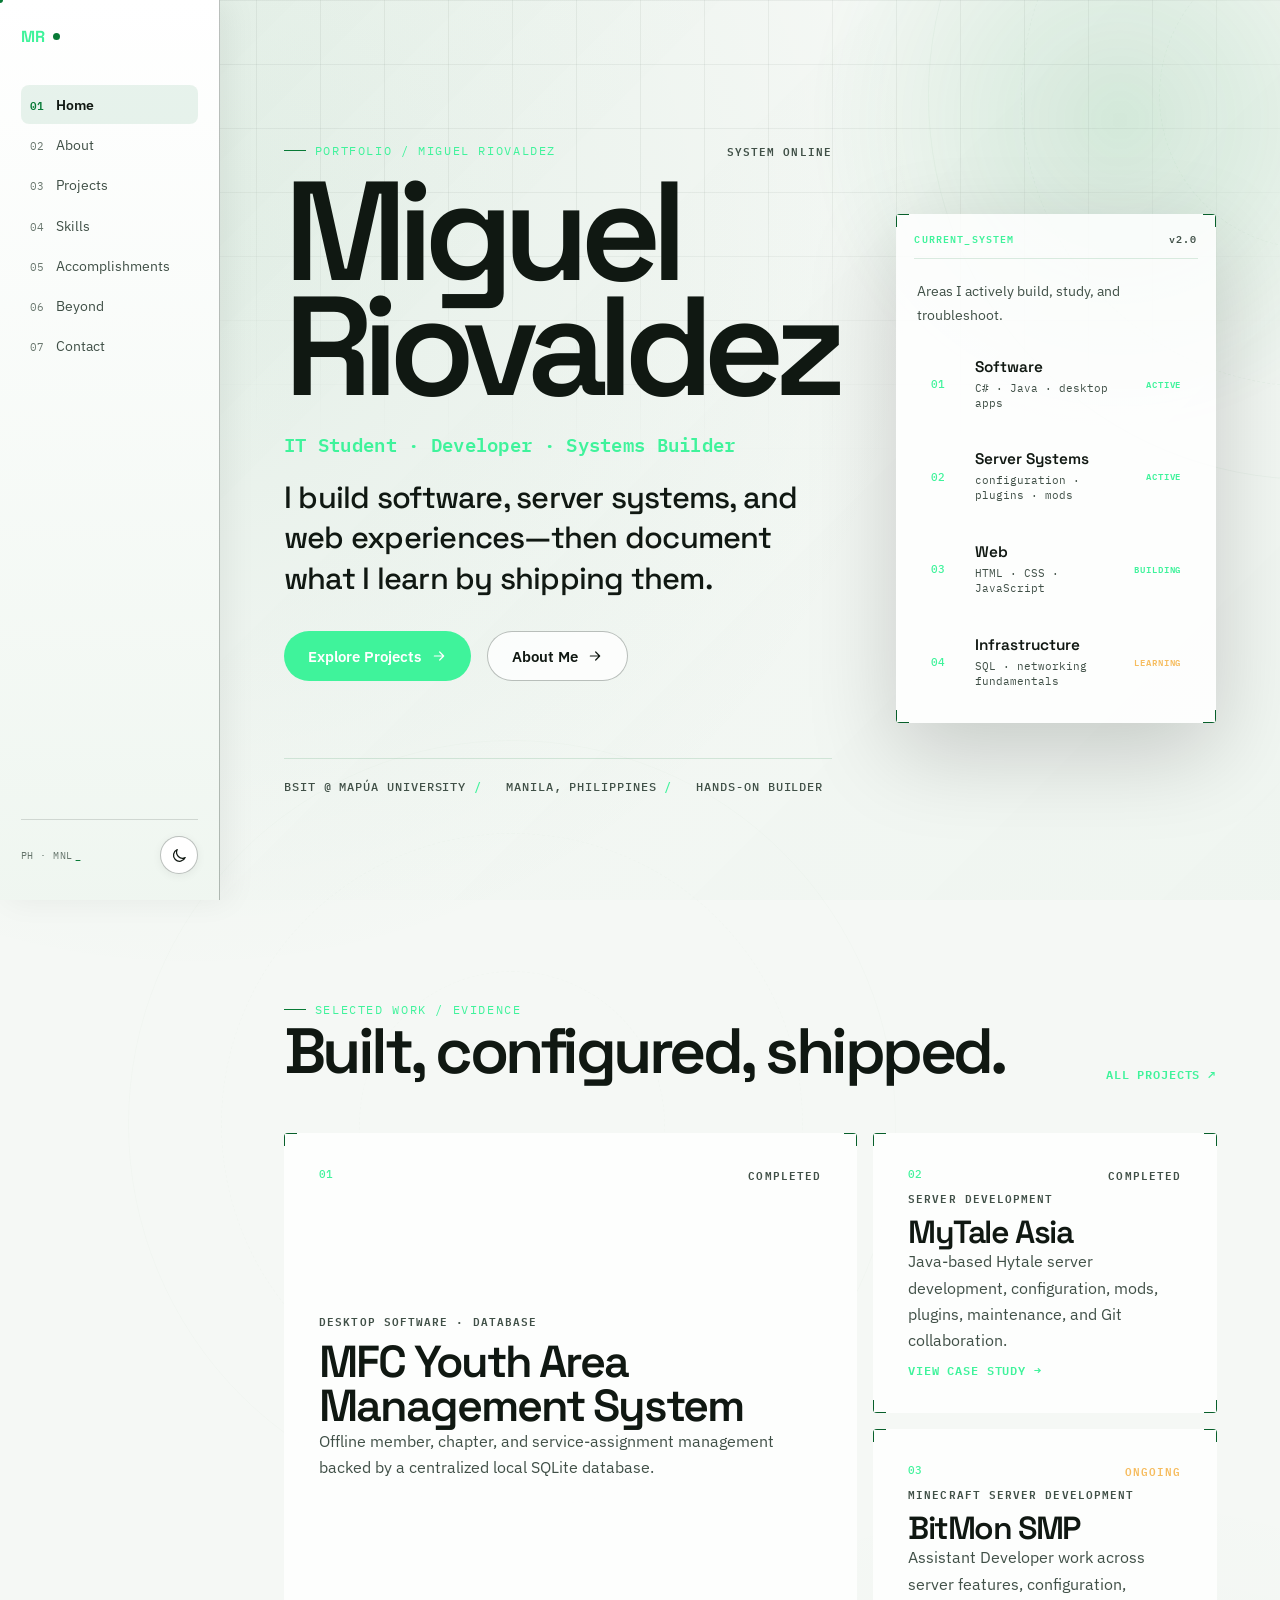
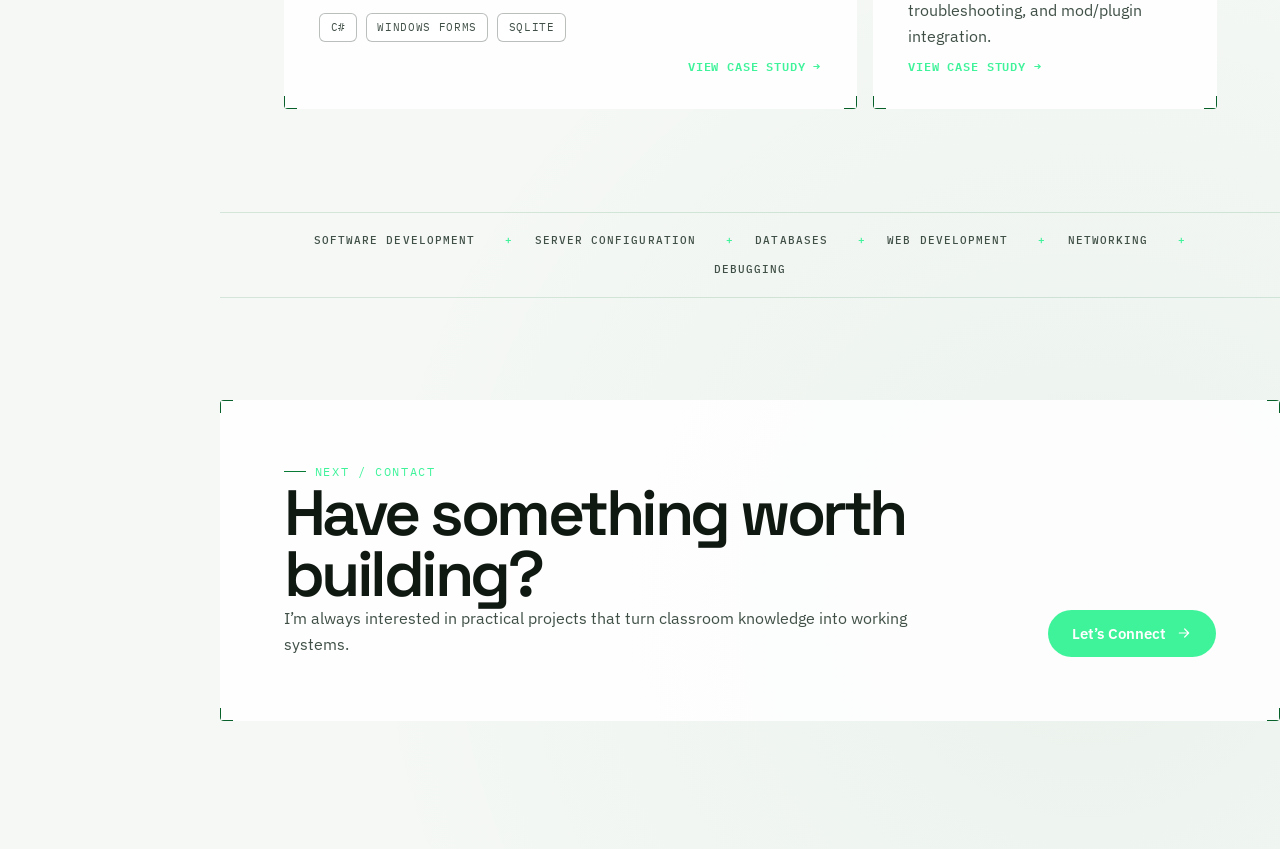
==== commit ab4d7b6d: "add site-wide typing entrance animations" ====
--- a/index.html
+++ b/index.html
@@ -1,253 +1,205 @@
 <!DOCTYPE html>
-
 <html data-theme="dark" lang="en">
 <head>
-<meta charset="utf-8"/>
-<meta content="width=device-width, initial-scale=1, viewport-fit=cover" name="viewport"/>
-<title>
-    Miguel Riovaldez — BSIT Student · Aspiring Full Stack Developer
-  </title>
-<meta content="Miguel Riovaldez is a 2nd Year BSIT student at Mapúa University aspiring to become a Full Stack Developer while exploring software development, networking, web technologies, and creative work through hands-on learning and projects." name="description"/>
-<meta content="Miguel Riovaldez — BSIT Student · Aspiring Full Stack Developer" property="og:title"/>
-<meta content="Learning through building. A 2nd Year BSIT student at Mapúa University exploring software development, networking, and web technologies." property="og:description"/>
-<meta content="website" property="og:type"/>
-<meta content="index.html" property="og:url"/>
-<meta content="summary" name="twitter:card"/>
-<meta content="Miguel Riovaldez — BSIT Student · Aspiring Full Stack Developer" name="twitter:title"/>
-<meta content="Learning through building. A 2nd Year BSIT student at Mapúa University exploring software development, networking, and web technologies." name="twitter:description"/>
-<meta content="#3FF39B" media="(prefers-color-scheme: dark)" name="theme-color"/>
-<meta content="#F3F4F7" media="(prefers-color-scheme: light)" name="theme-color"/>
-<!-- Replace the placeholder in <link rel="canonical"> below with the site's real deployed URL once hosted -->
-<link href="index.html" rel="canonical"/>
-<!-- ==========================================
-       FAVICON
-       ========================================== -->
-<link href="data:image/svg+xml,%3Csvg xmlns='http://www.w3.org/2000/svg' viewBox='0 0 100 100'%3E%3Crect width='100' height='100' rx='22' fill='%2306080A'/%3E%3Ctext x='50' y='64' font-family='Space Grotesk, sans-serif' font-weight='700' font-size='44' fill='%233FF39B' text-anchor='middle'%3EMR%3C/text%3E%3C/svg%3E" rel="icon"/>
-<!-- ==========================================
-       FONTS
-       ========================================== -->
-<link href="https://fonts.googleapis.com" rel="preconnect"/>
-<link crossorigin="" href="https://fonts.gstatic.com" rel="preconnect"/>
-<link href="https://fonts.googleapis.com/css2?family=Space+Grotesk:wght@400;500;600;700&amp;family=IBM+Plex+Sans:wght@400;500;600;700&amp;family=IBM+Plex+Mono:wght@400;500;700&amp;display=swap" rel="stylesheet"/>
-<!-- ==========================================
-       STYLES
-       ========================================== -->
-<link href="css/style.css" rel="stylesheet"/>
-<script type="application/ld+json">
-{
-  "@context": "https://schema.org",
-  "@type": "Person",
-  "name": "Miguel Riovaldez",
-  "url": "index.html",
-  "jobTitle": "BSIT Student",
-  "description": "2nd Year BSIT student at Mapúa University aspiring to become a Full Stack Developer.",
-  "affiliation": {
-    "@type": "CollegeOrUniversity",
-    "name": "Mapúa University"
-  },
-  "email": "mailto:miguelcriovaldez@gmail.com",
-  "sameAs": [
-    "https://github.com/migzdndd",
-    "https://www.instagram.com/migzdnd/",
-    "https://www.facebook.com/migzdndd/"
-  ]
-}
-</script>
+  <meta charset="utf-8" />
+  <meta content="width=device-width, initial-scale=1, viewport-fit=cover" name="viewport" />
+  <title>Miguel Riovaldez — IT Student · Developer · Systems Builder</title>
+  <meta name="description" content="Miguel Riovaldez is a BSIT student at Mapúa University building software, server systems, databases, networks, and responsive web experiences through hands-on projects." />
+  <meta property="og:title" content="Miguel Riovaldez — Developer Portfolio" />
+  <meta property="og:description" content="Software, server systems, databases, networking, and web development — documented through hands-on projects." />
+  <meta property="og:type" content="website" />
+  <meta property="og:url" content="index.html" />
+  <meta name="twitter:card" content="summary" />
+  <meta name="twitter:title" content="Miguel Riovaldez — Developer Portfolio" />
+  <meta name="twitter:description" content="IT student building software, server systems, databases, networks, and responsive web experiences." />
+  <meta content="#3FF39B" media="(prefers-color-scheme: dark)" name="theme-color" />
+  <meta content="#F3F4F7" media="(prefers-color-scheme: light)" name="theme-color" />
+  <link href="index.html" rel="canonical" />
+  <link href="data:image/svg+xml,%3Csvg xmlns='http://www.w3.org/2000/svg' viewBox='0 0 100 100'%3E%3Crect width='100' height='100' rx='22' fill='%2306080A'/%3E%3Ctext x='50' y='64' font-family='Space Grotesk, sans-serif' font-weight='700' font-size='44' fill='%233FF39B' text-anchor='middle'%3EMR%3C/text%3E%3C/svg%3E" rel="icon" />
+  <link href="https://fonts.googleapis.com" rel="preconnect" />
+  <link crossorigin href="https://fonts.gstatic.com" rel="preconnect" />
+  <link href="https://fonts.googleapis.com/css2?family=Space+Grotesk:wght@400;500;600;700&family=IBM+Plex+Sans:wght@400;500;600;700&family=IBM+Plex+Mono:wght@400;500;700&display=swap" rel="stylesheet" />
+  <link href="css/style.css" rel="stylesheet" />
+  <link href="css/v2.css" rel="stylesheet" />
+  <script type="application/ld+json">
+  {
+    "@context": "https://schema.org",
+    "@type": "Person",
+    "name": "Miguel Riovaldez",
+    "url": "index.html",
+    "jobTitle": "BSIT Student",
+    "description": "BSIT student at Mapúa University building software, server systems, databases, networks, and web experiences.",
+    "affiliation": {"@type": "CollegeOrUniversity", "name": "Mapúa University"},
+    "email": "mailto:miguelcriovaldez@gmail.com",
+    "sameAs": [
+      "https://github.com/migzdndd",
+      "https://www.instagram.com/migzdnd/",
+      "https://www.facebook.com/migzdndd/"
+    ]
+  }
+  </script>
 </head>
-<body>
-<a class="skip-link" href="#main-content">Skip to main content</a>
-<div id="pageTransition"></div>
-<!-- ==========================================
-       LOADER
-       ========================================== -->
-<div data-loader-purpose="profile-initialization" id="loader">
-<div class="loader-name">
-      MIGUEL RIOVALDEZ
+<body class="portfolio-v2">
+  <a class="skip-link" href="#main-content">Skip to main content</a>
+  <div id="pageTransition"></div>
+
+  <div data-loader-purpose="profile-initialization" id="loader">
+    <div class="loader-name">MIGUEL RIOVALDEZ</div>
+    <div aria-hidden="true" class="loader-boot" id="loaderBoot">
+      <div class="loader-boot-line" style="--i:0">&gt; booting portfolio.v2</div>
+      <div class="loader-boot-line" style="--i:1">&gt; mounting systems: software, servers, web</div>
+      <div class="loader-boot-line loader-boot-ready" style="--i:2">&gt; status: online</div>
     </div>
-<div aria-hidden="true" class="loader-boot" id="loaderBoot">
-<div class="loader-boot-line" style="--i:0">&gt; booting profile.sys</div>
-<div class="loader-boot-line" style="--i:1">&gt; linking modules: about, projects, skills</div>
-<div class="loader-boot-line loader-boot-ready" style="--i:2">&gt; status: ready</div>
-</div>
-<p class="sr-only" id="loaderStatus">Initializing Profile - Miguel Riovaldez</p>
-<div class="loader-bar">
-<div class="loader-bar-fill"></div>
-</div>
-</div>
-<!-- ==========================================
-       CUSTOM CURSOR
-       ========================================== -->
-<div class="cursor-dot" id="cursorDot"></div>
-<div class="cursor-outline" id="cursorOutline">
-<span id="cursorText"></span>
-</div>
-<!-- ==========================================
-       BACKGROUND
-       ========================================== -->
-<div aria-hidden="true" class="bg-glow"></div>
-<div aria-hidden="true" class="bg-grid"></div>
-<!-- ==========================================
-       MOBILE NAVIGATION
-       ========================================== -->
-<button aria-expanded="false" aria-label="Open navigation" class="mobile-toggle" id="mobileToggle">
-<span></span>
-<span></span>
-<span></span>
-</button>
-<!-- ==========================================
-       NAVIGATION
-       ========================================== -->
-<nav aria-label="Primary" class="control-panel" id="controlPanel">
-<!-- Brand -->
-<div class="brand">
-<a href="index.html">
-<span>
-          MR
-        </span>
-</a>
-<span aria-hidden="true" class="brand-dot"></span>
-</div>
-<!-- Navigation -->
-<ul class="nav-list" id="navList">
-<li>
-<a data-cursor-text="GO" data-page-link="home" href="index.html">
-<span class="n">01</span>
-<span class="l">
-            Home
-          </span>
-</a>
-</li>
-<li>
-<a data-cursor-text="GO" data-page-link="about" href="about.html">
-<span class="n">02</span>
-<span class="l">
-            About
-          </span>
-</a>
-</li>
-<li>
-<a data-cursor-text="GO" data-page-link="projects" href="projects.html">
-<span class="n">03</span>
-<span class="l">
-            Projects
-          </span>
-</a>
-</li>
-<li>
-<a data-cursor-text="GO" data-page-link="skills" href="skills.html">
-<span class="n">04</span>
-<span class="l">
-            Skills
-          </span>
-</a>
-</li>
-
-<li>
-<a data-cursor-text="GO" data-page-link="accomplishments" href="accomplishments.html">
-<span class="n">05</span>
-<span class="l">
-            Accomplishments
-          </span>
-</a>
-</li>
-<li>
-<a data-cursor-text="GO" data-page-link="beyond" href="beyond.html">
-<span class="n">06</span>
-<span class="l">
-            Beyond
-          </span>
-</a>
-</li>
-<li>
-<a data-cursor-text="GO" data-page-link="contact" href="contact.html">
-<span class="n">07</span>
-<span class="l">
-            Contact
-          </span>
-</a>
-</li>
-</ul>
-<!-- Navigation Footer -->
-<div class="nav-foot">
-<span class="loc">
-        PH · MNL
-      </span>
-<button aria-label="Toggle light and dark theme" class="theme-toggle" id="themeToggle">
-        ◐
-      </button>
-</div>
-</nav>
-<!-- ==========================================
-       HOME PAGE
-       ========================================== -->
-<main class="page-content" id="main-content" tabindex="-1">
-<section class="page-shell" data-page="home">
-<!-- Background Nodes -->
-<div aria-hidden="true" class="hero-nodes" id="heroNodes"></div>
-<!-- Hero -->
-<div class="hero-content">
-<p class="eyebrow">
-          Portfolio / Miguel Riovaldez
-        </p>
-<h1 class="hero-name">
-
-          Miguel<br/>
-
-          Riovaldez
-
-        </h1>
-<p class="hero-sub">
-
-          BSIT Student · Aspiring Full Stack Developer
-
-        </p>
-<p class="hero-support">
-
-          Networking Enthusiast · Creator
-
-        </p>
-<p class="hero-tagline">
-
-          Learning through building.
-
-        </p>
-<p class="hero-bio">
-
-          Right now that means building small real projects, getting
-          comfortable with C#, SQL, and JavaScript, and picking up
-          networking fundamentals along the way. Outside of that,
-          you'll usually find me gaming or playing guitar.
-
-        </p>
-<!-- CTA -->
-<div class="hero-ctas">
-<a class="btn btn-primary magnetic" data-cursor-text="VIEW" href="projects.html">
-
-            Explore My Work
-
-            <span class="arrow">
-              →
-            </span>
-</a>
-<a class="btn btn-ghost magnetic" data-cursor-text="GO" href="contact.html">
-
-            Let's Connect
-
-          </a>
-</div>
-<!-- Status -->
-<div class="status-strip">
-<span aria-hidden="true" class="dot"></span>
-
-          2nd Year BSIT · Mapúa University · Philippines
-
-        </div>
-</div>
-</section>
-</main>
-<!-- ==========================================
-       JAVASCRIPT
-       ========================================== -->
-<script src="js/script.js"></script>
+    <p class="sr-only" id="loaderStatus">Initializing Portfolio — Miguel Riovaldez</p>
+    <div class="loader-bar"><div class="loader-bar-fill"></div></div>
+  </div>
+
+  <div class="cursor-dot" id="cursorDot"></div>
+  <div class="cursor-outline" id="cursorOutline"><span id="cursorText"></span></div>
+  <div aria-hidden="true" class="bg-glow"></div>
+  <div aria-hidden="true" class="bg-grid"></div>
+  <div aria-hidden="true" class="v2-orbit v2-orbit-a"></div>
+  <div aria-hidden="true" class="v2-orbit v2-orbit-b"></div>
+
+  <button aria-expanded="false" aria-label="Open navigation" class="mobile-toggle" id="mobileToggle">
+    <span></span><span></span><span></span>
+  </button>
+
+  <nav aria-label="Primary" class="control-panel" id="controlPanel">
+    <div class="brand">
+      <a data-cursor-text="HOME" href="index.html"><span>MR</span></a>
+      <span aria-hidden="true" class="brand-dot"></span>
+    </div>
+    <ul class="nav-list" id="navList">
+      <li><a data-cursor-text="GO" data-page-link="home" href="index.html"><span class="n">01</span><span class="l">Home</span></a></li>
+      <li><a data-cursor-text="GO" data-page-link="about" href="about.html"><span class="n">02</span><span class="l">About</span></a></li>
+      <li><a data-cursor-text="GO" data-page-link="projects" href="projects.html"><span class="n">03</span><span class="l">Projects</span></a></li>
+      <li><a data-cursor-text="GO" data-page-link="skills" href="skills.html"><span class="n">04</span><span class="l">Skills</span></a></li>
+      <li><a data-cursor-text="GO" data-page-link="accomplishments" href="accomplishments.html"><span class="n">05</span><span class="l">Accomplishments</span></a></li>
+      <li><a data-cursor-text="GO" data-page-link="beyond" href="beyond.html"><span class="n">06</span><span class="l">Beyond</span></a></li>
+      <li><a data-cursor-text="GO" data-page-link="contact" href="contact.html"><span class="n">07</span><span class="l">Contact</span></a></li>
+    </ul>
+    <div class="nav-foot">
+      <span class="loc">PH · MNL</span>
+      <button aria-label="Toggle light and dark theme" class="theme-toggle" id="themeToggle">◐</button>
+    </div>
+  </nav>
+
+  <main class="page-content v2-home" id="main-content" tabindex="-1">
+    <section class="v2-hero" data-page="home">
+      <div aria-hidden="true" class="hero-nodes" id="heroNodes"></div>
+
+      <div class="v2-hero-main page-reveal">
+        <div class="v2-kicker-row">
+          <p class="eyebrow">Portfolio / Miguel Riovaldez</p>
+          <span class="v2-live"><span class="dot" aria-hidden="true"></span> System online</span>
+        </div>
+
+        <h1 class="hero-name v2-name">Miguel<br />Riovaldez</h1>
+        <p class="v2-role">IT Student <span aria-hidden="true">·</span> Developer <span aria-hidden="true">·</span> Systems Builder</p>
+        <p class="v2-thesis">I build software, server systems, and web experiences—then document what I learn by shipping them.</p>
+
+        <div class="hero-ctas v2-ctas">
+          <a class="btn btn-primary magnetic" data-cursor-text="VIEW" href="projects.html">Explore Projects <span class="arrow">→</span></a>
+          <a class="btn btn-ghost magnetic" data-cursor-text="ABOUT" href="about.html">About Me <span class="arrow">→</span></a>
+        </div>
+
+        <div class="v2-signal-line" aria-label="Current profile summary">
+          <span>BSIT @ Mapúa University</span><span>Manila, Philippines</span><span>Hands-on builder</span>
+        </div>
+      </div>
+
+      <aside class="v2-system console-panel page-reveal" aria-labelledby="system-title">
+        <div class="v2-panel-head">
+          <span id="system-title">CURRENT_SYSTEM</span>
+          <span>v2.0</span>
+        </div>
+        <div class="v2-system-intro">Areas I actively build, study, and troubleshoot.</div>
+        <div class="v2-system-grid">
+          <a class="v2-system-item" href="projects.html">
+            <span class="v2-system-code">01</span>
+            <span><strong>Software</strong><small>C# · Java · desktop apps</small></span>
+            <span class="v2-system-state">ACTIVE</span>
+          </a>
+          <a class="v2-system-item" href="projects.html">
+            <span class="v2-system-code">02</span>
+            <span><strong>Server Systems</strong><small>configuration · plugins · mods</small></span>
+            <span class="v2-system-state">ACTIVE</span>
+          </a>
+          <a class="v2-system-item" href="skills.html">
+            <span class="v2-system-code">03</span>
+            <span><strong>Web</strong><small>HTML · CSS · JavaScript</small></span>
+            <span class="v2-system-state">BUILDING</span>
+          </a>
+          <a class="v2-system-item" href="skills.html">
+            <span class="v2-system-code">04</span>
+            <span><strong>Infrastructure</strong><small>SQL · networking fundamentals</small></span>
+            <span class="v2-system-state">LEARNING</span>
+          </a>
+        </div>
+      </aside>
+    </section>
+
+    <section class="v2-proof" aria-labelledby="proof-title">
+      <div class="v2-section-head page-reveal">
+        <div>
+          <p class="eyebrow">Selected Work / Evidence</p>
+          <h2 id="proof-title">Built, configured, shipped.</h2>
+        </div>
+        <a class="v2-text-link" href="projects.html">All projects <span aria-hidden="true">↗</span></a>
+      </div>
+
+      <div class="v2-featured-grid">
+        <article class="v2-project-card v2-project-card-large console-panel page-reveal" data-spotlight>
+          <div class="v2-project-top"><span class="v2-project-index">01</span><span class="v2-project-status"><span class="dot"></span> Completed</span></div>
+          <div>
+            <p class="v2-project-type">Desktop Software · Database</p>
+            <h3>MFC Youth Area<br />Management System</h3>
+            <p>Offline member, chapter, and service-assignment management backed by a centralized local SQLite database.</p>
+          </div>
+          <div class="v2-project-footer">
+            <div class="pf-tags"><span class="tag">C#</span><span class="tag">Windows Forms</span><span class="tag">SQLite</span></div>
+            <a class="v2-card-link" href="projects.html#mfc-youth">View case study <span aria-hidden="true">→</span></a>
+          </div>
+        </article>
+
+        <article class="v2-project-card console-panel page-reveal" data-spotlight>
+          <div class="v2-project-top"><span class="v2-project-index">02</span><span class="v2-project-status"><span class="dot"></span> Completed</span></div>
+          <div>
+            <p class="v2-project-type">Server Development</p>
+            <h3>MyTale Asia</h3>
+            <p>Java-based Hytale server development, configuration, mods, plugins, maintenance, and Git collaboration.</p>
+          </div>
+          <a class="v2-card-link" href="projects.html#mytale-asia">View case study <span aria-hidden="true">→</span></a>
+        </article>
+
+        <article class="v2-project-card console-panel page-reveal" data-spotlight>
+          <div class="v2-project-top"><span class="v2-project-index">03</span><span class="v2-project-status ongoing"><span class="dot"></span> Ongoing</span></div>
+          <div>
+            <p class="v2-project-type">Minecraft Server Development</p>
+            <h3>BitMon SMP</h3>
+            <p>Assistant Developer work across server features, configuration, troubleshooting, and mod/plugin integration.</p>
+          </div>
+          <a class="v2-card-link" href="projects.html#bitmon-smp">View case study <span aria-hidden="true">→</span></a>
+        </article>
+      </div>
+    </section>
+
+    <section class="v2-capability-strip page-reveal" aria-label="Capabilities">
+      <span>SOFTWARE DEVELOPMENT</span><span>SERVER CONFIGURATION</span><span>DATABASES</span><span>WEB DEVELOPMENT</span><span>NETWORKING</span><span>DEBUGGING</span>
+    </section>
+
+    <section class="v2-home-cta console-panel page-reveal">
+      <div>
+        <p class="eyebrow">Next / Contact</p>
+        <h2>Have something worth building?</h2>
+        <p>I’m always interested in practical projects that turn classroom knowledge into working systems.</p>
+      </div>
+      <a class="btn btn-primary magnetic" data-cursor-text="MAIL" href="contact.html">Let’s Connect <span class="arrow">→</span></a>
+    </section>
+  </main>
+
+  <script src="js/script.js"></script>
+  <script src="js/v2.js"></script>
 </body>
 </html>
--- a/css/style.css
+++ b/css/style.css
@@ -23,15 +23,12 @@
   --text-muted: #93A79C;
   --text-dim: #57685D;
 
-  /* Phosphor — bright signal, used sparingly for glow, active states, CTAs */
   --accent: #3FF39B;
   --accent-rgb: 63, 243, 155;
 
-  /* Signal — structural green, used for borders, hairlines, quiet accents */
   --accent-2: #0E8F3C;
   --accent-2-rgb: 14, 143, 60;
 
-  /* Amber — secondary console signal, used sparingly for status/highlight moments */
   --amber: #FFB238;
   --amber-rgb: 255, 178, 56;
 
@@ -62,31 +59,31 @@
 
 [data-theme="light"] {
 
-  --bg: #F1F4F0;
+  --bg: #F5F8F5;
   --bg-elev: #FFFFFF;
 
   --surface: #FFFFFF;
-  --surface-2: #E9F0E8;
-
-  --border: rgba(10, 20, 14, .10);
-  --border-strong: rgba(10, 20, 14, .22);
-
-  --text: #0C1410;
-  --text-muted: #4B5C51;
-  --text-dim: #85948B;
-
-  /* Phosphor darkens on light backgrounds to hold contrast */
-  --accent: #0E8F3C;
-  --accent-rgb: 14, 143, 60;
-
-  --accent-2: #0A7A33;
-  --accent-2-rgb: 10, 122, 51;
-
-  --amber: #B5720A;
-  --amber-rgb: 181, 114, 10;
-
-}
-
+  --surface-2: #E8EFE9;
+
+  --border: rgba(10, 25, 16, .14);
+  --border-strong: rgba(10, 25, 16, .28);
+
+  --text: #101812;
+  --text-muted: #405047;
+  --text-dim: #65746B;
+
+  --accent: #087A36;
+  --accent-rgb: 8, 122, 54;
+
+  --accent-2: #075F2A;
+  --accent-2-rgb: 7, 95, 42;
+
+  --amber: #8A5700;
+  --amber-rgb: 138, 87, 0;
+
+  --danger: #A93D56;
+
+}
 
 
 /* =========================================================
@@ -96,13 +93,19 @@
 *,
 *::before,
 *::after {
+
   box-sizing: border-box;
+
 }
 
 
 html {
+
   -webkit-text-size-adjust: 100%;
+  text-size-adjust: 100%;
+
   scroll-behavior: smooth;
+
 }
 
 
@@ -110,16 +113,24 @@
 
   margin: 0;
 
-  background: var(--bg);
+  min-height: 100dvh;
+
+  overflow-x: hidden;
+
+  background:
+    radial-gradient(circle at 15% 10%,
+      rgba(14, 143, 60, .08),
+      transparent 30%),
+    radial-gradient(circle at 85% 90%,
+      rgba(14, 143, 60, .05),
+      transparent 30%),
+    var(--bg);
+
   color: var(--text);
 
   font-family: var(--font-body);
 
   -webkit-font-smoothing: antialiased;
-
-  overflow-x: hidden;
-
-  min-height: 100dvh;
 
   transition:
     background var(--dur-fast) var(--ease),
@@ -133,129 +144,138 @@
 h3,
 h4 {
 
+  margin: 0;
+
   font-family: var(--font-display);
 
+  font-weight: 600;
+
+  letter-spacing: -.02em;
+
+}
+
+
+p {
+
   margin: 0;
 
-  font-weight: 600;
-
-  letter-spacing: -.02em;
-
-}
-
-
-p {
+}
+
+
+a {
+
+  color: inherit;
+
+  text-decoration: none;
+
+}
+
+
+ul {
+
+  list-style: none;
+
   margin: 0;
-}
-
-
-a {
+
+  padding: 0;
+
+}
+
+
+button {
+
+  font-family: inherit;
+
+  background: none;
+
+  border: none;
 
   color: inherit;
 
-  text-decoration: none;
-
-}
-
-
-ul {
-
-  list-style: none;
-
-  margin: 0;
+  cursor: pointer;
+
+}
+
+
+img {
+
+  max-width: 100%;
+
+  display: block;
+
+}
+
+
+::selection {
+
+  background:
+    rgba(var(--accent-rgb), .35);
+
+}
+
+
+:focus-visible {
+
+  outline: 2px solid var(--accent);
+
+  outline-offset: 3px;
+
+  border-radius: 4px;
+
+}
+
+
+/* =========================================================
+   ACCESSIBILITY
+   ========================================================= */
+
+.skip-link {
+
+  position: fixed;
+
+  top: -60px;
+
+  left: 1rem;
+
+  z-index: 100000;
+
+  padding: .75rem 1.25rem;
+
+  background: var(--accent);
+
+  color: #050608;
+
+  font-family: var(--font-body);
+
+  font-weight: 700;
+
+  font-size: .88rem;
+
+  border-radius: var(--radius-sm);
+
+  transition:
+    top var(--dur-fast) var(--ease);
+
+}
+
+
+.skip-link:focus {
+
+  top: 1rem;
+
+}
+
+
+.sr-only {
+
+  position: absolute;
+
+  width: 1px;
+
+  height: 1px;
 
   padding: 0;
 
-}
-
-
-button {
-
-  font-family: inherit;
-
-  background: none;
-
-  border: none;
-
-  color: inherit;
-
-  cursor: pointer;
-
-}
-
-
-img {
-
-  max-width: 100%;
-
-  display: block;
-
-}
-
-
-::selection {
-
-  background: rgba(var(--accent-rgb),
-      .35);
-
-}
-
-
-:focus-visible {
-
-  outline: 2px solid var(--accent);
-
-  outline-offset: 3px;
-
-  border-radius: 4px;
-
-}
-
-
-/* =========================================================
-   SKIP LINK
-   ========================================================= */
-
-.skip-link {
-
-  position: fixed;
-
-  top: -60px;
-  left: 1rem;
-
-  z-index: 100000;
-
-  padding: .75rem 1.25rem;
-
-  background: var(--accent);
-  color: #050608;
-
-  font-family: var(--font-body);
-  font-weight: 700;
-  font-size: .88rem;
-
-  border-radius: var(--radius-sm);
-
-  transition: top var(--dur-fast) var(--ease);
-
-}
-
-
-.skip-link:focus {
-
-  top: 1rem;
-
-}
-
-
-.sr-only {
-
-  position: absolute;
-
-  width: 1px;
-  height: 1px;
-
-  padding: 0;
   margin: -1px;
 
   overflow: hidden;
@@ -275,6 +295,12 @@
 
 .eyebrow {
 
+  display: flex;
+
+  align-items: center;
+
+  gap: .55rem;
+
   font-family: var(--font-mono);
 
   font-size: .72rem;
@@ -285,12 +311,6 @@
 
   color: var(--accent);
 
-  display: flex;
-
-  align-items: center;
-
-  gap: .55rem;
-
 }
 
 
@@ -311,6 +331,13 @@
 
 .tag {
 
+  padding: .4rem .65rem;
+
+  border:
+    1px solid var(--border-strong);
+
+  border-radius: 6px;
+
   font-family: var(--font-mono);
 
   font-size: .68rem;
@@ -318,12 +345,6 @@
   letter-spacing: .06em;
 
   text-transform: uppercase;
-
-  padding: .4rem .65rem;
-
-  border: 1px solid var(--border-strong);
-
-  border-radius: 6px;
 
   color: var(--text-muted);
 
@@ -348,11 +369,11 @@
 
 .divider {
 
+  width: 100%;
+
   height: 1px;
 
   background: var(--border);
-
-  width: 100%;
 
 }
 
@@ -371,17 +392,17 @@
 
   gap: .6rem;
 
+  padding: .9rem 1.5rem;
+
+  border-radius: 999px;
+
   font-family: var(--font-body);
 
   font-weight: 600;
 
   font-size: .92rem;
 
-  padding: .9rem 1.5rem;
-
-  border-radius: 999px;
-
-  cursor: pointer;
+  white-space: nowrap;
 
   transition:
     transform var(--dur-fast) var(--ease),
@@ -389,8 +410,6 @@
     border-color var(--dur-fast) var(--ease),
     color var(--dur-fast) var(--ease);
 
-  white-space: nowrap;
-
 }
 
 
@@ -412,14 +431,15 @@
 
 [data-theme="light"] .btn-primary {
 
-  color: #fff;
+  color: #FFFFFF;
 
 }
 
 
 .btn-ghost {
 
-  border: 1px solid var(--border-strong);
+  border:
+    1px solid var(--border-strong);
 
   color: var(--text);
 
@@ -445,13 +465,14 @@
 
 .btn:hover .arrow {
 
-  transform: translateX(4px);
+  transform:
+    translateX(4px);
 
 }
 
 
 /* =========================================================
-   LOADER
+   UNIVERSAL SYSTEM LOADER
    ========================================================= */
 
 #loader {
@@ -462,149 +483,718 @@
 
   z-index: 99998;
 
-  background: var(--bg);
-
   display: flex;
 
+  align-items: center;
+
+  justify-content: center;
+
+  width: 100%;
+
+  min-height: 100dvh;
+
+  padding: 2rem;
+
+  overflow: hidden;
+
+  isolation: isolate;
+
+  background:
+    radial-gradient(circle at 50% 44%,
+      rgba(var(--accent-rgb), .105),
+      transparent 30%),
+    radial-gradient(circle at 50% 110%,
+      rgba(var(--accent-2-rgb), .08),
+      transparent 42%),
+    var(--bg);
+
+  opacity: 1;
+
+  visibility: visible;
+
+  pointer-events: auto;
+
+  transition:
+    opacity 680ms var(--ease),
+    visibility 680ms var(--ease);
+
+}
+
+
+#loader::before {
+
+  content: '';
+
+  position: absolute;
+
+  inset: 0;
+
+  z-index: -2;
+
+  pointer-events: none;
+
+  background-image:
+
+    linear-gradient(rgba(var(--accent-rgb), .035) 1px,
+      transparent 1px),
+
+    linear-gradient(90deg,
+      rgba(var(--accent-rgb), .035) 1px,
+      transparent 1px);
+
+  background-size: 52px 52px;
+
+  -webkit-mask-image:
+    radial-gradient(ellipse 75% 65% at 50% 50%,
+      black 20%,
+      transparent 85%);
+
+  mask-image:
+    radial-gradient(ellipse 75% 65% at 50% 50%,
+      black 20%,
+      transparent 85%);
+
+}
+
+
+#loader::after {
+
+  content: '';
+
+  position: absolute;
+
+  inset: 0;
+
+  z-index: -1;
+
+  pointer-events: none;
+
+  background:
+    repeating-linear-gradient(to bottom,
+      transparent 0,
+      transparent 5px,
+      rgba(255, 255, 255, .018) 6px);
+
+  opacity: .5;
+
+}
+
+
+#loader.hide {
+
+  opacity: 0;
+
+  visibility: hidden;
+
+  pointer-events: none;
+
+}
+
+
+/* =========================================================
+   LOADER CORE
+   ========================================================= */
+
+.loader-core {
+
+  position: relative;
+
+  width:
+    min(560px, 92vw);
+
+  display: flex;
+
   flex-direction: column;
 
+  align-items: stretch;
+
+  gap: 1.15rem;
+
+  padding:
+    clamp(1.5rem, 4vw, 2.4rem);
+
+  border:
+    1px solid rgba(var(--accent-2-rgb), .22);
+
+  background:
+    linear-gradient(145deg,
+      rgba(var(--accent-2-rgb), .045),
+      rgba(0, 0, 0, .22));
+
+  box-shadow:
+    0 0 0 1px rgba(var(--accent-rgb), .025),
+    0 24px 80px rgba(0, 0, 0, .42),
+    0 0 90px rgba(var(--accent-2-rgb), .09);
+
+  animation:
+    loaderCoreIn 760ms var(--ease) both;
+
+}
+
+
+.loader-core::before,
+.loader-core::after {
+
+  content: '';
+
+  position: absolute;
+
+  width: 22px;
+
+  height: 22px;
+
+  pointer-events: none;
+
+}
+
+
+.loader-core::before {
+
+  top: -1px;
+
+  left: -1px;
+
+  border-top:
+    2px solid var(--accent);
+
+  border-left:
+    2px solid var(--accent);
+
+}
+
+
+.loader-core::after {
+
+  right: -1px;
+
+  bottom: -1px;
+
+  border-right:
+    2px solid var(--accent);
+
+  border-bottom:
+    2px solid var(--accent);
+
+}
+
+
+@keyframes loaderCoreIn {
+
+  from {
+
+    opacity: 0;
+
+    transform:
+      perspective(900px) rotateX(4deg) translateY(16px) scale(.985);
+
+    filter: blur(4px);
+
+  }
+
+  to {
+
+    opacity: 1;
+
+    transform:
+      perspective(900px) rotateX(0) translateY(0) scale(1);
+
+    filter: blur(0);
+
+  }
+
+}
+
+
+/* =========================================================
+   LOADER HUD
+   ========================================================= */
+
+.loader-hud-line {
+
+  display: flex;
+
+  justify-content: space-between;
+
   align-items: center;
 
-  justify-content: center;
-
-  gap: 1.1rem;
-
-  transition:
-    opacity .5s var(--ease),
-    visibility .5s var(--ease);
-
-}
-
-
-#loader.hide {
+  gap: 1rem;
+
+  padding-bottom: .7rem;
+
+  border-bottom:
+    1px solid rgba(var(--accent-2-rgb), .18);
+
+  font-family: var(--font-mono);
+
+  font-size: .56rem;
+
+  letter-spacing: .12em;
+
+  color: var(--text-dim);
+
+  text-transform: uppercase;
+
+}
+
+
+.loader-hud-line span:last-child {
+
+  color: var(--accent-2);
+
+}
+
+
+/* =========================================================
+   LOADER NAME
+   ========================================================= */
+
+.loader-name {
+
+  font-family: var(--font-display);
+
+  font-size:
+    clamp(1.05rem, 3vw, 1.4rem);
+
+  font-weight: 600;
+
+  letter-spacing: .02em;
+
+  color: var(--text);
+
+  text-shadow:
+    0 0 28px rgba(var(--accent-rgb), .22);
+
+}
+
+
+.loader-name::after {
+
+  content: '_';
+
+  margin-left: .12em;
+
+  color: var(--accent);
+
+  animation:
+    loaderCursor 820ms step-end infinite;
+
+}
+
+
+@keyframes loaderCursor {
+
+  0%,
+  48% {
+
+    opacity: 1;
+
+  }
+
+  49%,
+  100% {
+
+    opacity: 0;
+
+  }
+
+}
+
+
+/* =========================================================
+   BOOT LINES
+   ========================================================= */
+
+.loader-boot {
+
+  position: relative;
+
+  display: flex;
+
+  flex-direction: column;
+
+  align-items: stretch;
+
+  gap: .42rem;
+
+  min-height: 4.6em;
+
+  padding: .85rem 1rem;
+
+  border:
+    1px solid var(--border);
+
+  background:
+    rgba(0, 0, 0, .14);
+
+}
+
+
+.loader-boot::before {
+
+  content: '';
+
+  position: absolute;
+
+  left: 0;
+
+  top: 0;
+
+  bottom: 0;
+
+  width: 2px;
+
+  background:
+    linear-gradient(transparent,
+      var(--accent),
+      transparent);
+
+  opacity: .65;
+
+}
+
+
+.loader-boot-line {
+
+  display: flex;
+
+  align-items: center;
+
+  gap: .6rem;
+
+  font-family: var(--font-mono);
+
+  font-size: .7rem;
+
+  letter-spacing: .035em;
+
+  color: var(--text-dim);
 
   opacity: 0;
 
-  visibility: hidden;
+  transform:
+    translateY(5px);
+
+  animation:
+    bootLineIn 320ms var(--ease) forwards;
+
+  animation-delay:
+    calc(var(--i, 0) * 190ms + 120ms);
+
+}
+
+
+.loader-boot-line::before {
+
+  content: '>';
+
+  color: var(--accent-2);
+
+}
+
+
+.loader-boot-ready {
+
+  color: var(--accent);
+
+}
+
+
+.loader-boot-ready::before {
+
+  content: '✓';
+
+  color: var(--accent);
+
+}
+
+
+@keyframes bootLineIn {
+
+  to {
+
+    opacity: 1;
+
+    transform:
+      translateY(0);
+
+  }
+
+}
+
+
+/* =========================================================
+   LOADER PROGRESS
+   ========================================================= */
+
+.loader-progress {
+
+  display: flex;
+
+  flex-direction: column;
+
+  gap: .55rem;
+
+}
+
+
+.loader-progress-meta {
+
+  position: relative;
+
+  display: flex;
+
+  align-items: center;
+
+  justify-content: space-between;
+
+  font-family: var(--font-mono);
+
+  font-size: .6rem;
+
+  letter-spacing: .09em;
+
+  text-transform: uppercase;
+
+  color: var(--text-dim);
+
+}
+
+
+.loader-progress-meta .value {
+
+  color: var(--accent);
+
+}
+
+
+.loader-progress-meta::after {
+
+  content: '';
+
+  position: absolute;
+
+  left: 0;
+
+  right: 0;
+
+  bottom: -.42rem;
+
+  height: 1px;
+
+  background:
+    linear-gradient(90deg,
+      var(--accent),
+      transparent 55%);
+
+  opacity: .18;
+
+}
+
+
+.loader-bar {
+
+  position: relative;
+
+  width: 100%;
+
+  height: 4px;
+
+  padding: 1px;
+
+  overflow: hidden;
+
+  border:
+    1px solid rgba(var(--accent-2-rgb), .28);
+
+  background:
+    rgba(var(--accent-2-rgb), .07);
+
+  border-radius: 2px;
+
+}
+
+
+.loader-bar::before {
+
+  content: '';
+
+  position: absolute;
+
+  inset: 0;
+
+  background:
+    repeating-linear-gradient(90deg,
+      transparent 0,
+      transparent 12px,
+      rgba(255, 255, 255, .08) 13px,
+      transparent 14px);
+
+  animation:
+    loaderTicks 900ms linear infinite;
 
   pointer-events: none;
 
 }
 
 
-.loader-name {
-
-  font-family: var(--font-display);
-
-  font-size: 1.4rem;
-
-  letter-spacing: -.01em;
-
-}
-
-
-.loader-boot {
+.loader-bar-fill {
+
+  position: relative;
+
+  height: 100%;
+
+  width: 0%;
+
+  background:
+    linear-gradient(90deg,
+      var(--accent-2),
+      var(--accent),
+      #6BFFC0);
+
+  box-shadow:
+    0 0 16px rgba(var(--accent-rgb), .55);
+
+  transform-origin:
+    left center;
+
+}
+
+
+.loader-bar-fill::after {
+
+  content: '';
+
+  position: absolute;
+
+  top: -5px;
+
+  right: 0;
+
+  width: 34px;
+
+  height: 12px;
+
+  background: var(--accent);
+
+  filter: blur(7px);
+
+  opacity: .7;
+
+}
+
+
+@keyframes loaderTicks {
+
+  from {
+
+    transform:
+      translateX(0);
+
+  }
+
+  to {
+
+    transform:
+      translateX(14px);
+
+  }
+
+}
+
+
+/* =========================================================
+   LOADER STATUS
+   ========================================================= */
+
+.loader-status {
 
   display: flex;
 
-  flex-direction: column;
-
   align-items: center;
 
-  gap: .4rem;
-
-  min-height: 3.6em;
-
-}
-
-
-.loader-boot-line {
+  gap: .55rem;
 
   font-family: var(--font-mono);
 
-  font-size: .74rem;
-
-  letter-spacing: .02em;
+  font-size: .6rem;
+
+  letter-spacing: .08em;
 
   color: var(--text-dim);
 
-  opacity: 0;
-
-  transform: translateY(5px);
-
-  animation: bootLineIn 320ms var(--ease) forwards;
-
-  animation-delay: calc(var(--i, 0) * 190ms + 120ms);
-
-}
-
-
-.loader-boot-ready {
-
-  color: var(--accent);
-
-}
-
-
-@keyframes bootLineIn {
-
-  to {
-    opacity: 1;
-    transform: translateY(0);
-  }
-
-}
-
-
-@media (prefers-reduced-motion: reduce) {
-
-  .loader-boot-line {
-
-    animation: none;
-
-    opacity: 1;
-
-    transform: none;
-
-  }
-
-}
-
-
-.loader-bar {
-
-  width: 180px;
-
-  height: 2px;
-
-  background: var(--border);
-
-  overflow: hidden;
-
-  border-radius: 2px;
-
-}
-
-
-.loader-bar-fill {
-
-  height: 100%;
-
-  width: 0%;
+  text-transform: uppercase;
+
+}
+
+
+.loader-status .dot {
+
+  width: 5px;
+
+  height: 5px;
+
+  flex:
+    0 0 5px;
+
+  border-radius: 50%;
 
   background: var(--accent);
 
+  box-shadow:
+    0 0 12px rgba(var(--accent-rgb), .75);
+
   animation:
-    loadfill 1s var(--ease) forwards;
-
-}
-
-
-@keyframes loadfill {
-
-  to {
-    width: 100%;
-  }
+    pulse 1s ease-in-out infinite;
+
+}
+
+
+/* =========================================================
+   ICON SYSTEM
+   ========================================================= */
+
+.icon {
+
+  width: 1em;
+
+  height: 1em;
+
+  display: inline-block;
+
+  flex:
+    0 0 auto;
+
+  vertical-align: -.14em;
+
+}
+
+
+.theme-toggle .icon {
+
+  width: 1.05rem;
+
+  height: 1.05rem;
+
+  vertical-align: 0;
+
+}
+
+
+.btn .icon,
+.contact-row .arrow .icon {
+
+  width: 1rem;
+
+  height: 1rem;
+
+}
+
+
+.acc-head .plus .icon {
+
+  width: 1rem;
+
+  height: 1rem;
 
 }
 
@@ -619,6 +1209,7 @@
   position: fixed;
 
   top: 0;
+
   left: 0;
 
   pointer-events: none;
@@ -630,7 +1221,8 @@
   transform:
     translate(-50%, -50%);
 
-  will-change: transform;
+  will-change:
+    transform;
 
 }
 
@@ -638,6 +1230,7 @@
 .cursor-dot {
 
   width: 6px;
+
   height: 6px;
 
   background: var(--accent);
@@ -648,9 +1241,11 @@
 .cursor-outline {
 
   width: 34px;
+
   height: 34px;
 
-  border: 1px solid var(--border-strong);
+  border:
+    1px solid var(--border-strong);
 
   display: flex;
 
@@ -684,7 +1279,8 @@
   background:
     rgba(var(--accent-rgb), .1);
 
-  border-color: var(--accent);
+  border-color:
+    var(--accent);
 
 }
 
@@ -722,7 +1318,9 @@
 
 
 body.cursor-enabled:not(.touch) * {
+
   cursor: none;
+
 }
 
 
@@ -749,7 +1347,13 @@
       var(--border) 1px,
       transparent 1px);
 
-  background-size: 64px 64px;
+  background-size:
+    64px 64px;
+
+  -webkit-mask-image:
+    radial-gradient(ellipse 80% 60% at 50% 0%,
+      black 40%,
+      transparent 90%);
 
   mask-image:
     radial-gradient(ellipse 80% 60% at 50% 0%,
@@ -811,7 +1415,8 @@
 
   background: var(--surface);
 
-  border: 1px solid var(--border-strong);
+  border:
+    1px solid var(--border-strong);
 
   display: none;
 
@@ -865,7 +1470,7 @@
 
 
 /* =========================================================
-   NAVIGATION / CONTROL PANEL
+   NAVIGATION
    ========================================================= */
 
 .control-panel {
@@ -873,25 +1478,35 @@
   position: fixed;
 
   top: 0;
+
   left: 0;
+
   bottom: 0;
 
   width: var(--nav-w);
 
   z-index: 50;
 
-  border-right: 1px solid var(--border);
-
-  background:
-    rgba(11, 13, 18, .55);
-
-  backdrop-filter: blur(14px);
+  border-right:
+    1px solid var(--border);
+
+  background:
+    linear-gradient(180deg,
+      rgba(6, 8, 10, .97),
+      rgba(3, 12, 7, .96));
+
+  backdrop-filter:
+    blur(14px);
+
+  -webkit-backdrop-filter:
+    blur(14px);
 
   display: flex;
 
   flex-direction: column;
 
-  padding: 1.6rem 1.3rem;
+  padding:
+    1.6rem 1.3rem;
 
 }
 
@@ -899,7 +1514,15 @@
 [data-theme="light"] .control-panel {
 
   background:
-    rgba(255, 255, 255, .7);
+    linear-gradient(180deg,
+      rgba(255, 255, 255, .98),
+      rgba(239, 246, 240, .98)) !important;
+
+  border-color:
+    var(--border-strong) !important;
+
+  box-shadow:
+    8px 0 30px rgba(16, 24, 18, .06);
 
 }
 
@@ -955,7 +1578,8 @@
 
     opacity: 1;
 
-    transform: scale(1);
+    transform:
+      scale(1);
 
   }
 
@@ -963,7 +1587,8 @@
 
     opacity: .4;
 
-    transform: scale(.7);
+    transform:
+      scale(.7);
 
   }
 
@@ -1016,9 +1641,6 @@
 
   color: var(--text-dim);
 
-  transition:
-    color var(--dur-fast) var(--ease);
-
 }
 
 
@@ -1065,7 +1687,8 @@
 
   padding-top: 1rem;
 
-  border-top: 1px solid var(--border);
+  border-top:
+    1px solid var(--border);
 
 }
 
@@ -1091,24 +1714,25 @@
 
   color: var(--accent);
 
-  animation: cursorBlink 1.1s step-end infinite;
+  animation:
+    cursorBlink 1.1s step-end infinite;
 
 }
 
 
 @keyframes cursorBlink {
 
-  0%, 49% { opacity: 1; }
-  50%, 100% { opacity: 0; }
-
-}
-
-
-@media (prefers-reduced-motion: reduce) {
-
-  .nav-foot .loc::after {
-
-    animation: none;
+  0%,
+  49% {
+
+    opacity: 1;
+
+  }
+
+  50%,
+  100% {
+
+    opacity: 0;
 
   }
 
@@ -1123,7 +1747,8 @@
 
   border-radius: 50%;
 
-  border: 1px solid var(--border-strong);
+  border:
+    1px solid var(--border-strong);
 
   display: flex;
 
@@ -1144,7 +1769,8 @@
 
   border-color: var(--accent);
 
-  transform: rotate(20deg);
+  transform:
+    rotate(20deg);
 
 }
 
@@ -1153,15 +1779,6 @@
    PAGE STRUCTURE
    ========================================================= */
 
-/*
-   The old project was a single-page application.
-   The portfolio is now split into individual HTML pages.
-
-   The navigation remains fixed while each page uses
-   the remaining viewport area.
-*/
-
-
 .page-content {
 
   position: relative;
@@ -1174,8 +1791,6 @@
 
 }
 
-
-/* Shared standalone page */
 
 .standalone-page {
 
@@ -1204,8 +1819,6 @@
 }
 
 
-/* Home */
-
 .page-shell {
 
   position: relative;
@@ -1237,8 +1850,6 @@
 }
 
 
-/* Page heading */
-
 .page-head {
 
   margin-bottom: 2.6rem;
@@ -1249,9 +1860,7 @@
 .page-head h1 {
 
   font-size:
-    clamp(2rem,
-      4.2vw,
-      3.1rem);
+    clamp(2rem, 4.2vw, 3.1rem);
 
   margin-top: .7rem;
 
@@ -1291,7 +1900,8 @@
 
   opacity: .55;
 
-  will-change: transform;
+  will-change:
+    transform;
 
 }
 
@@ -1324,9 +1934,7 @@
 .hero-name {
 
   font-size:
-    clamp(2.6rem,
-      7.5vw,
-      5.6rem);
+    clamp(2.6rem, 7.5vw, 5.6rem);
 
   line-height: .98;
 
@@ -1341,9 +1949,7 @@
   font-family: var(--font-mono);
 
   font-size:
-    clamp(.85rem,
-      1.6vw,
-      1.05rem);
+    clamp(.85rem, 1.6vw, 1.05rem);
 
   color: var(--accent);
 
@@ -1368,9 +1974,7 @@
 .hero-tagline {
 
   font-size:
-    clamp(1.5rem,
-      3vw,
-      2.2rem);
+    clamp(1.5rem, 3vw, 2.2rem);
 
   color: var(--text-muted);
 
@@ -1491,7 +2095,8 @@
 
   background: var(--surface);
 
-  border-top: 1px solid var(--border);
+  border-top:
+    1px solid var(--border);
 
 }
 
@@ -1504,7 +2109,8 @@
 
   padding: .9rem 0;
 
-  border-bottom: 1px solid var(--border);
+  border-bottom:
+    1px solid var(--border);
 
   gap: 1rem;
 
@@ -1556,25 +2162,24 @@
 
 .project-feature {
 
+  position: relative;
+
+  overflow: hidden;
+
+  padding:
+    clamp(1.8rem, 4vw, 3.4rem);
+
   border:
     1px solid var(--border-strong);
 
-  border-radius: var(--radius);
+  border-radius:
+    var(--radius);
 
   background:
     linear-gradient(160deg,
       var(--surface),
       var(--bg-elev));
 
-  padding:
-    clamp(1.8rem,
-      4vw,
-      3.4rem);
-
-  position: relative;
-
-  overflow: hidden;
-
   transition:
     border-color var(--dur-fast) var(--ease);
 
@@ -1583,7 +2188,8 @@
 
 .project-feature:hover {
 
-  border-color: var(--accent);
+  border-color:
+    var(--accent);
 
 }
 
@@ -1595,13 +2201,15 @@
   position: absolute;
 
   top: 0;
+
   left: 0;
 
   width: 0;
 
   height: 2px;
 
-  background: var(--accent);
+  background:
+    var(--accent);
 
   transition:
     width var(--dur) var(--ease);
@@ -1635,6 +2243,12 @@
 
 .pf-status {
 
+  display: flex;
+
+  align-items: center;
+
+  gap: .4rem;
+
   font-family: var(--font-mono);
 
   font-size: .66rem;
@@ -1645,12 +2259,6 @@
 
   color: var(--accent-2);
 
-  display: flex;
-
-  align-items: center;
-
-  gap: .4rem;
-
 }
 
 
@@ -1662,7 +2270,8 @@
 
   border-radius: 50%;
 
-  background: var(--accent-2);
+  background:
+    var(--accent-2);
 
   animation:
     pulse 1.8s ease-in-out infinite;
@@ -1673,9 +2282,7 @@
 .pf-title {
 
   font-size:
-    clamp(1.8rem,
-      4.4vw,
-      3rem);
+    clamp(1.8rem, 4.4vw, 3rem);
 
   line-height: 1.05;
 
@@ -1689,20 +2296,21 @@
 
 .project-feature:hover .pf-title {
 
-  transform: translateX(6px);
+  transform:
+    translateX(6px);
 
 }
 
 
 .pf-desc {
 
+  max-width: 640px;
+
+  margin-bottom: 1.6rem;
+
   color: var(--text-muted);
 
-  max-width: 640px;
-
   line-height: 1.75;
-
-  margin-bottom: 1.6rem;
 
 }
 
@@ -1758,29 +2366,34 @@
 
   z-index: 90;
 
+  display: flex;
+
+  align-items: flex-start;
+
+  justify-content: center;
+
+  padding:
+    5vh 1.4rem;
+
+  overflow-y: auto;
+
+  opacity: 0;
+
+  visibility: hidden;
+
   background:
     rgba(4, 5, 8, .72);
 
-  backdrop-filter: blur(6px);
-
-  display: flex;
-
-  align-items: flex-start;
-
-  justify-content: center;
-
-  padding: 5vh 1.4rem;
-
-  opacity: 0;
-
-  visibility: hidden;
+  backdrop-filter:
+    blur(6px);
+
+  -webkit-backdrop-filter:
+    blur(6px);
 
   transition:
     opacity var(--dur-fast) var(--ease),
     visibility var(--dur-fast) var(--ease);
 
-  overflow-y: auto;
-
 }
 
 
@@ -1795,37 +2408,39 @@
 
 .modal-panel {
 
-  background: var(--bg-elev);
+  position: relative;
+
+  width: 100%;
+
+  max-width: 760px;
+
+  margin-bottom: 5vh;
+
+  padding:
+    clamp(1.6rem, 4vw, 3rem);
 
   border:
     1px solid var(--border-strong);
 
-  border-radius: var(--radius);
-
-  max-width: 760px;
-
-  width: 100%;
-
-  padding:
-    clamp(1.6rem,
-      4vw,
-      3rem);
-
-  position: relative;
-
-  transform: translateY(24px);
+  border-radius:
+    var(--radius);
+
+  background:
+    var(--bg-elev);
+
+  transform:
+    translateY(24px);
 
   transition:
     transform var(--dur) var(--ease);
 
-  margin-bottom: 5vh;
-
 }
 
 
 .modal-overlay.open .modal-panel {
 
-  transform: translateY(0);
+  transform:
+    translateY(0);
 
 }
 
@@ -1862,9 +2477,11 @@
 
 .modal-close:hover {
 
-  border-color: var(--accent);
-
-  color: var(--accent);
+  border-color:
+    var(--accent);
+
+  color:
+    var(--accent);
 
 }
 
@@ -1872,9 +2489,7 @@
 .modal-panel h3 {
 
   font-size:
-    clamp(1.5rem,
-      3.4vw,
-      2.1rem);
+    clamp(1.5rem, 3.4vw, 2.1rem);
 
   margin-bottom: 1.6rem;
 
@@ -1982,12 +2597,15 @@
 
 .arch-node {
 
+  position: relative;
+
+  padding: .85rem 1.1rem;
+
   border:
     1px solid var(--border-strong);
 
-  border-radius: var(--radius-sm);
-
-  padding: .85rem 1.1rem;
+  border-radius:
+    var(--radius-sm);
 
   font-family: var(--font-mono);
 
@@ -2003,15 +2621,14 @@
     border-color var(--dur-fast),
     background var(--dur-fast);
 
-  position: relative;
-
 }
 
 
 .arch-node:hover,
 .arch-node.open {
 
-  border-color: var(--accent);
+  border-color:
+    var(--accent);
 
   background:
     rgba(var(--accent-rgb), .08);
@@ -2021,19 +2638,19 @@
 
 .arch-node .expl {
 
+  max-height: 0;
+
+  overflow: hidden;
+
   font-family: var(--font-body);
 
+  font-size: .85rem;
+
+  letter-spacing: 0;
+
   text-transform: none;
 
-  letter-spacing: 0;
-
   color: var(--text-muted);
-
-  font-size: .85rem;
-
-  max-height: 0;
-
-  overflow: hidden;
 
   transition:
     max-height var(--dur-fast) var(--ease),
@@ -2053,6 +2670,8 @@
 
 .arch-arrow {
 
+  padding: .3rem 0;
+
   text-align: center;
 
   color: var(--text-dim);
@@ -2060,8 +2679,6 @@
   font-family: var(--font-mono);
 
   font-size: .85rem;
-
-  padding: .3rem 0;
 
 }
 
@@ -2110,27 +2727,33 @@
 
 .skill-tab:hover {
 
-  border-color: var(--accent);
-
-  color: var(--accent);
+  border-color:
+    var(--accent);
+
+  color:
+    var(--accent);
 
 }
 
 
 .skill-tab.active {
 
-  background: var(--accent);
-
-  border-color: var(--accent);
-
-  color: #050608;
+  background:
+    var(--accent);
+
+  border-color:
+    var(--accent);
+
+  color:
+    #050608;
 
 }
 
 
 [data-theme="light"] .skill-tab.active {
 
-  color: #fff;
+  color:
+    #FFFFFF;
 
 }
 
@@ -2152,17 +2775,56 @@
 
   gap: 1rem;
 
+  animation:
+    skillPanelIn 360ms var(--ease) both;
+
+}
+
+
+@keyframes skillPanelIn {
+
+  from {
+
+    opacity: 0;
+
+    transform:
+      translateY(10px);
+
+    filter:
+      blur(3px);
+
+  }
+
+  to {
+
+    opacity: 1;
+
+    transform:
+      translateY(0);
+
+    filter:
+      blur(0);
+
+  }
+
 }
 
 
 .skill-card {
+
+  padding:
+    1.1rem 1.2rem;
 
   border:
     1px solid var(--border);
 
-  border-radius: var(--radius-sm);
-
-  padding: 1.1rem 1.2rem;
+  border-radius:
+    var(--radius-sm);
+
+  background:
+    linear-gradient(145deg,
+      rgba(14, 143, 60, .035),
+      rgba(255, 255, 255, .012));
 
   transition:
     border-color var(--dur-fast),
@@ -2173,9 +2835,11 @@
 
 .skill-card:hover {
 
-  border-color: var(--accent);
-
-  transform: translateY(-3px);
+  border-color:
+    var(--accent);
+
+  transform:
+    translateY(-3px);
 
 }
 
@@ -2193,6 +2857,22 @@
 
 .skill-card .lvl {
 
+  display: inline-flex;
+
+  align-items: center;
+
+  margin-top: .25rem;
+
+  padding: .35rem .55rem;
+
+  border:
+    1px solid rgba(var(--accent-2-rgb), .22);
+
+  border-radius: 999px;
+
+  background:
+    rgba(var(--accent-2-rgb), .06);
+
   font-family: var(--font-mono);
 
   font-size: .64rem;
@@ -2202,6 +2882,20 @@
   text-transform: uppercase;
 
   color: var(--accent);
+
+}
+
+
+.skill-card .lvl.lvl-alt {
+
+  border-color:
+    rgba(var(--amber-rgb), .32);
+
+  background:
+    rgba(var(--amber-rgb), .08);
+
+  color:
+    var(--amber) !important;
 
 }
 
@@ -2228,14 +2922,17 @@
 
 .net-viz {
 
+  padding:
+    2rem 1rem;
+
   border:
     1px solid var(--border);
 
-  border-radius: var(--radius);
-
-  padding: 2rem 1rem;
-
-  background: var(--bg-elev);
+  border-radius:
+    var(--radius);
+
+  background:
+    var(--bg-elev);
 
 }
 
@@ -2253,6 +2950,8 @@
 
 .net-caption {
 
+  margin-top: 1rem;
+
   font-family: var(--font-mono);
 
   font-size: .64rem;
@@ -2260,8 +2959,6 @@
   color: var(--text-dim);
 
   text-align: center;
-
-  margin-top: 1rem;
 
   letter-spacing: .04em;
 
@@ -2292,7 +2989,8 @@
 .net-svg-node.active rect,
 .net-svg-node.active circle {
 
-  stroke: var(--accent);
+  stroke:
+    var(--accent);
 
 }
 
@@ -2303,7 +3001,8 @@
 
   font-size: .68rem;
 
-  fill: var(--text-muted);
+  fill:
+    var(--text-muted);
 
 }
 
@@ -2320,21 +3019,23 @@
 
 
 .net-topic {
+
+  display: flex;
+
+  justify-content: space-between;
+
+  align-items: center;
+
+  gap: 1rem;
+
+  padding:
+    1rem 1.15rem;
 
   border:
     1px solid var(--border);
 
-  border-radius: var(--radius-sm);
-
-  padding: 1rem 1.15rem;
-
-  display: flex;
-
-  justify-content: space-between;
-
-  align-items: center;
-
-  gap: 1rem;
+  border-radius:
+    var(--radius-sm);
 
   transition:
     border-color var(--dur-fast);
@@ -2344,7 +3045,8 @@
 
 .net-topic:hover {
 
-  border-color: var(--accent);
+  border-color:
+    var(--accent);
 
 }
 
@@ -2376,19 +3078,21 @@
 
   flex-direction: column;
 
-  border-top: 1px solid var(--border);
-
   margin-top: 1.5rem;
 
+  border-top:
+    1px solid var(--border);
+
 }
 
 
 .acc-item {
 
-  border-bottom: 1px solid var(--border);
-
   padding: 1.3rem 0;
 
+  border-bottom:
+    1px solid var(--border);
+
   cursor: pointer;
 
 }
@@ -2407,33 +3111,31 @@
 
 .acc-head .n {
 
+  width: 28px;
+
+  flex-shrink: 0;
+
   font-family: var(--font-mono);
 
   color: var(--accent);
 
   font-size: .85rem;
 
-  width: 28px;
-
-  flex-shrink: 0;
-
 }
 
 
 .acc-head .cat {
 
+  flex: 1;
+
   font-weight: 600;
 
   font-size: 1.1rem;
 
-  flex: 1;
-
 }
 
 
 .acc-head .plus {
-
-  font-family: var(--font-mono);
 
   color: var(--text-dim);
 
@@ -2445,9 +3147,11 @@
 
 .acc-item.open .plus {
 
-  transform: rotate(45deg);
-
-  color: var(--accent);
+  transform:
+    rotate(45deg);
+
+  color:
+    var(--accent);
 
 }
 
@@ -2457,12 +3161,12 @@
   max-height: 0;
 
   overflow: hidden;
+
+  padding-left: 48px;
 
   transition:
     max-height var(--dur-fast) var(--ease);
 
-  padding-left: 48px;
-
 }
 
 
@@ -2475,26 +3179,27 @@
 
 .acc-body ul {
 
-  padding: .7rem 0 .3rem;
-
   display: flex;
 
   flex-direction: column;
 
   gap: .45rem;
 
+  padding:
+    .7rem 0 .3rem;
+
 }
 
 
 .acc-body li {
 
+  position: relative;
+
+  padding-left: 1rem;
+
   color: var(--text-muted);
 
   font-size: .92rem;
-
-  position: relative;
-
-  padding-left: 1rem;
 
 }
 
@@ -2521,8 +3226,7 @@
   display: grid;
 
   grid-template-columns:
-    repeat(3,
-      1fr);
+    repeat(3, 1fr);
 
   gap: 1.4rem;
 
@@ -2532,46 +3236,47 @@
 
 
 .beyond-card {
+
+  position: relative;
+
+  overflow: hidden;
+
+  min-height: 230px;
+
+  display: flex;
+
+  flex-direction: column;
+
+  gap: .9rem;
+
+  padding: 1.8rem;
 
   border:
     1px solid var(--border);
 
-  border-radius: var(--radius);
-
-  padding: 1.8rem;
-
-  display: flex;
-
-  flex-direction: column;
-
-  gap: .9rem;
-
-  min-height: 230px;
+  border-radius:
+    var(--radius);
 
   transition:
     border-color var(--dur-fast),
     transform var(--dur-fast);
 
-  position: relative;
-
-  overflow: hidden;
-
 }
 
 
 .beyond-card:hover {
 
-  border-color: var(--accent);
-
-  transform: translateY(-4px);
+  border-color:
+    var(--accent);
+
+  transform:
+    translateY(-4px);
 
 }
 
 
 .beyond-icon {
 
-  font-size: 1.6rem;
-
   width: auto;
 
   height: auto;
@@ -2580,7 +3285,8 @@
 
   object-fit: contain;
 
-  object-position: left center;
+  object-position:
+    left center;
 
 }
 
@@ -2609,13 +3315,13 @@
 
 .beyond-card p {
 
+  margin-top: auto;
+
   color: var(--text-muted);
 
   font-size: .92rem;
 
   line-height: 1.65;
-
-  margin-top: auto;
 
 }
 
@@ -2627,37 +3333,37 @@
 .contact-head h2 {
 
   font-size:
-    clamp(2.2rem,
-      5.5vw,
-      4rem);
+    clamp(2.2rem, 5.5vw, 4rem);
 
 }
 
 
 .contact-list {
 
+  display: flex;
+
+  flex-direction: column;
+
   margin-top: 2.5rem;
 
+  border-top:
+    1px solid var(--border);
+
+}
+
+
+.contact-row {
+
   display: flex;
 
-  flex-direction: column;
-
-  border-top: 1px solid var(--border);
-
-}
-
-
-.contact-row {
-
-  display: flex;
-
   justify-content: space-between;
 
   align-items: center;
 
   padding: 1.6rem 0;
 
-  border-bottom: 1px solid var(--border);
+  border-bottom:
+    1px solid var(--border);
 
   transition:
     padding var(--dur-fast) var(--ease);
@@ -2689,12 +3395,10 @@
 
 .contact-row .v {
 
+  font-family: var(--font-display);
+
   font-size:
-    clamp(1rem,
-      2.6vw,
-      1.5rem);
-
-  font-family: var(--font-display);
+    clamp(1rem, 2.6vw, 1.5rem);
 
   transition:
     color var(--dur-fast);
@@ -2704,7 +3408,8 @@
 
 .contact-row:hover .v {
 
-  color: var(--accent);
+  color:
+    var(--accent);
 
 }
 
@@ -2713,12 +3418,14 @@
 
   opacity: 0;
 
-  transform: translateX(-6px);
+  transform:
+    translateX(-6px);
 
   transition:
     all var(--dur-fast) var(--ease);
 
-  color: var(--accent);
+  color:
+    var(--accent);
 
 }
 
@@ -2727,414 +3434,225 @@
 
   opacity: 1;
 
-  transform: translateX(0);
-
-}
-
-
-/* =========================================================
-   RESPONSIVE — TABLET
-   ========================================================= */
-
-@media (max-width:980px) {
-
-  .about-grid {
-
-    grid-template-columns: 1fr;
-
-    gap: 2rem;
-
-  }
-
-
-  .net-layout {
-
-    grid-template-columns: 1fr;
-
-    gap: 2rem;
-
-  }
-
-
-  .beyond-grid {
-
-    grid-template-columns: 1fr;
-
-  }
-
-}
-
-
-/* =========================================================
-   RESPONSIVE — MOBILE
-   ========================================================= */
-
-@media (max-width:820px) {
-
-  body:not(.touch) * {
-
-    cursor: auto;
-
-  }
-
-
-  .cursor-dot,
-  .cursor-outline {
-
-    display: none;
-
-  }
-
-
-  .mobile-toggle {
-
-    display: flex;
-
-  }
-
-
-  .control-panel {
-
-    left: auto;
-
-    right: 0;
-
-    top: 0;
-
-    bottom: 0;
-
-    width: min(78vw, 320px);
-
-    transform: translateX(100%);
-
-    transition:
-      transform var(--dur) var(--ease);
-
-    border-left:
-      1px solid var(--border);
-
-    border-right: none;
-
-    background: var(--bg-elev);
-
-    padding-top: 5rem;
-
-  }
-
-
-  .control-panel.open {
-
-    transform: translateX(0);
-
-  }
-
-
-  .page-content {
-
-    margin-left: 0;
-
-  }
-
-
-  .standalone-page {
-
-    padding:
-      5rem 6vw 5rem;
-
-  }
-
-
-  .page-shell {
-
-    padding:
-      5rem 6vw 5rem;
-
-  }
-
-
-  .page-shell>.hero-content {
-
-    max-width: none;
-
-  }
-
-
-  .net-topic {
-
-    align-items: flex-start;
-
-  }
-
-
-  .net-topic .lbl {
-
-    white-space: normal;
-
-    text-align: right;
-
-  }
-
-}
-
-
-/* =========================================================
-   RESPONSIVE — SMALL MOBILE
-   ========================================================= */
-
-@media (max-width:560px) {
-
-  .skill-panel.active {
-
-    grid-template-columns: 1fr;
-
-  }
-
-
-  .hero-name {
-
-    font-size:
-      clamp(2.8rem,
-        15vw,
-        4.5rem);
-
-  }
-
-
-  .hero-ctas {
-
-    flex-direction: column;
-
-    align-items: stretch;
-
-  }
-
-
-  .hero-ctas .btn {
-
-    justify-content: center;
-
-  }
-
-
-  .fact-row {
-
-    flex-direction: column;
-
-    gap: .35rem;
-
-  }
-
-
-  .fact-row .v {
-
-    text-align: left;
-
-  }
-
-
-  .pf-actions {
-
-    flex-direction: column;
-
-    align-items: stretch;
-
-  }
-
-
-  .pf-actions .btn {
-
-    justify-content: center;
-
-  }
-
-
-  .net-topic {
-
-    flex-direction: column;
-
-    align-items: flex-start;
-
-  }
-
-
-  .net-topic .lbl {
-
-    text-align: left;
-
-  }
-
-
-  .contact-row .v {
-
-    word-break: break-word;
-
-  }
-
-
-  .contact-row .arrow {
-
-    margin-left: 1rem;
-
-    flex-shrink: 0;
-
-  }
-
-}
-
-
-/* =========================================================
-   REDUCED MOTION
-   ========================================================= */
-
-@media (prefers-reduced-motion:reduce) {
-
-  :root {
-
-    --dur: 1ms;
-
-    --dur-fast: 1ms;
-
-  }
-
-
-  html {
-
-    scroll-behavior: auto;
-
-  }
-
-
-  .brand-dot,
-  .pf-status .dot,
-  .status-strip .dot {
-
-    animation: none;
-
-  }
-
-
-  .loader-bar-fill {
-
-    animation: none;
-
-    width: 100%;
-
-  }
-
-}
+  transform:
+    translateX(0);
+
+}
+
 
 /* =========================================================
    PAGE TRANSITIONS
    ========================================================= */
 
-/* Futuristic green/black system transition.
-   Replaces the previous simple fade transition. */
-
 #pageTransition {
+
   position: fixed;
+
   inset: 0;
+
   z-index: 99997;
+
   display: block;
+
   overflow: hidden;
+
   pointer-events: none;
 
   background:
-    radial-gradient(
-      circle at 72% 45%,
-      rgba(14, 143, 60, .22),
-      transparent 30%
-    ),
-    linear-gradient(
-      135deg,
+
+    radial-gradient(circle at 50% 50%,
+      rgba(63, 243, 155, .08),
+      transparent 32%),
+
+    radial-gradient(circle at 72% 45%,
+      rgba(14, 143, 60, .28),
+      transparent 30%),
+
+    linear-gradient(135deg,
       #3FF39B 0%,
       #062408 36%,
-      #000000 76%
-    );
-
-  transform: translateX(0);
-  will-change: transform;
-}
-
-/* Technical grid to match the portfolio's futuristic identity. */
+      #000000 76%);
+
+  /*
+   * IMPORTANT:
+   * The transition must begin off-screen.
+   * This prevents the overlay from blocking
+   * the website if JavaScript fails.
+   */
+
+  transform:
+    translateX(-100%);
+
+  will-change:
+    transform;
+
+}
+
+
 #pageTransition::before {
+
   content: '';
+
   position: absolute;
+
   inset: 0;
 
   background-image:
-    linear-gradient(
+
+    linear-gradient(rgba(255, 255, 255, .055) 1px,
+      transparent 1px),
+
+    linear-gradient(90deg,
       rgba(255, 255, 255, .055) 1px,
-      transparent 1px
-    ),
-    linear-gradient(
-      90deg,
-      rgba(255, 255, 255, .055) 1px,
-      transparent 1px
-    );
-
-  background-size: 56px 56px;
+      transparent 1px);
+
+  background-size:
+    56px 56px;
+
   opacity: .32;
-}
-
-/* Green energy edge / scanline effect. */
+
+  animation:
+    transitionGrid 900ms linear infinite;
+
+}
+
+
 #pageTransition::after {
+
   content: '';
+
   position: absolute;
+
   top: 0;
+
+  right: 0;
+
   bottom: 0;
-  right: 0;
-  width: min(9vw, 110px);
-
-  background:
-    linear-gradient(
-      90deg,
-      transparent,
-      rgba(14, 143, 60, .12) 45%,
-      rgba(14, 143, 60, .85) 92%,
-      #6BFFC0
-    );
+
+  width:
+    min(9vw, 110px);
+
+  background:
+    linear-gradient(90deg,
+      transparent 0%,
+      rgba(14, 143, 60, .08) 28%,
+      rgba(14, 143, 60, .42) 70%,
+      rgba(107, 255, 192, .95) 96%,
+      #D9FFE9 100%);
 
   box-shadow:
     -18px 0 45px rgba(14, 143, 60, .24);
 
   opacity: .9;
-}
-
-/* New page: reveal from the green/black system layer. */
+
+}
+
+
 body.page-entering #pageTransition {
-  animation: pageTransitionEnter 720ms var(--ease) forwards;
-}
-
-/* Leaving page: bring the system layer back over the page. */
+
+  animation:
+    pageTransitionEnter 720ms var(--ease) forwards;
+
+}
+
+
 body.page-leaving #pageTransition {
-  animation: pageTransitionLeave 520ms var(--ease) forwards;
-}
-
-/* A subtle lift/fade keeps the outgoing page transition smooth. */
+
+  animation:
+    pageTransitionLeave 520ms var(--ease) forwards;
+
+}
+
+
 body.page-leaving .page-content {
-  animation: pageContentLeave 360ms var(--ease) forwards;
-}
+
+  animation:
+    pageContentLeave 360ms var(--ease) forwards;
+
+}
+
 
 @keyframes pageTransitionEnter {
-  from { transform: translateX(0); }
-  to { transform: translateX(-100%); }
-}
+
+  from {
+
+    transform:
+      translateX(0);
+
+  }
+
+  to {
+
+    transform:
+      translateX(-100%);
+
+  }
+
+}
+
 
 @keyframes pageTransitionLeave {
-  from { transform: translateX(100%); }
-  to { transform: translateX(0); }
-}
+
+  from {
+
+    transform:
+      translateX(100%);
+
+  }
+
+  to {
+
+    transform:
+      translateX(0);
+
+  }
+
+}
+
 
 @keyframes pageContentLeave {
+
   from {
+
     opacity: 1;
-    transform: translateY(0);
-  }
+
+    transform:
+      translateY(0);
+
+  }
+
   to {
+
     opacity: .72;
-    transform: translateY(-8px);
-  }
-}
+
+    transform:
+      translateY(-8px);
+
+  }
+
+}
+
+
+@keyframes transitionGrid {
+
+  from {
+
+    background-position:
+      0 0,
+      0 0;
+
+  }
+
+  to {
+
+    background-position:
+      28px 28px,
+      28px 28px;
+
+  }
+
+}
+
 
 /* =========================================================
    SEQUENTIAL PAGE REVEAL
@@ -3180,66 +3698,42 @@
 
 
 /* =========================================================
-   REDUCED MOTION
+   FUTURE-PROOF BRAND POLISH
    ========================================================= */
 
-@media (prefers-reduced-motion: reduce) {
-
-  #pageTransition {
-    display: none;
-  }
-
-  body.page-leaving .page-content {
-    animation: none !important;
-  }
-
-  .page-reveal {
-
-    opacity: 1 !important;
-
-    transform: none !important;
-
-    filter: none !important;
-
-    transition: none !important;
-
-  }
-
-}
-
-
-
-
-
-
-
-/* =========================================================
-   GREEN / BLACK FUTURE-PROOF POLISH
-   ========================================================= */
-
 :root {
-  --brand-green: #3FF39B;
-  --brand-black: #000000;
-  --brand-gradient: linear-gradient(135deg, #3FF39B 0%, #000000 72%);
-  --brand-gradient-soft: linear-gradient(135deg, rgba(14,143,60,.22), rgba(0,0,0,.94) 70%);
-  --brand-glow: 0 0 40px rgba(14,143,60,.16);
-}
-
-body {
-  background:
-    radial-gradient(circle at 15% 10%, rgba(14,143,60,.08), transparent 30%),
-    radial-gradient(circle at 85% 90%, rgba(14,143,60,.05), transparent 30%),
-    var(--bg);
-}
+
+  --brand-green:
+    #3FF39B;
+
+  --brand-black:
+    #000000;
+
+  --brand-gradient:
+    linear-gradient(135deg,
+      #3FF39B 0%,
+      #000000 72%);
+
+  --brand-gradient-soft:
+    linear-gradient(135deg,
+      rgba(14, 143, 60, .22),
+      rgba(0, 0, 0, .94) 70%);
+
+  --brand-glow:
+    0 0 40px rgba(14, 143, 60, .16);
+
+}
+
 
 .bg-glow {
-  background: radial-gradient(circle, rgba(14,143,60,.14), transparent 68%) !important;
-}
-
-.control-panel {
-  background: linear-gradient(180deg, rgba(6,8,10,.97), rgba(3,12,7,.96)) !important;
-  border-color: rgba(14,143,60,.16) !important;
-}
+
+  background:
+    radial-gradient(circle,
+      rgba(14, 143, 60, .14),
+      transparent 68%) !important;
+
+}
+
 
 .brand a span,
 .eyebrow,
@@ -3247,149 +3741,86 @@
 .skill-card .lvl,
 .beyond-card .sub,
 .contact-row:hover .v {
-  color: var(--brand-green) !important;
-}
+
+  color:
+    var(--brand-green) !important;
+
+}
+
 
 .btn-primary {
-  background: var(--brand-green) !important;
-  box-shadow: 0 0 0 rgba(14,143,60,0);
-}
+
+  background:
+    var(--brand-green) !important;
+
+}
+
 
 .btn-primary:hover {
-  background: #6BFFC0 !important;
-  box-shadow: 0 10px 30px rgba(14,143,60,.18);
-}
+
+  background:
+    #6BFFC0 !important;
+
+  box-shadow:
+    0 10px 30px rgba(14, 143, 60, .18);
+
+}
+
 
 .tag:hover,
 .btn-ghost:hover,
 .skill-card:hover,
 .beyond-card:hover,
 .contact-row:hover {
-  border-color: var(--brand-green) !important;
-}
+
+  border-color:
+    var(--brand-green) !important;
+
+}
+
 
 .hero-content,
 .standalone-page .page-inner {
+
   position: relative;
-}
+
+}
+
 
 .page-content::before {
+
   content: '';
+
   position: fixed;
+
   inset: 0;
+
+  z-index: -1;
+
   pointer-events: none;
-  z-index: -1;
-  background: linear-gradient(135deg, rgba(14,143,60,.035), transparent 35%, rgba(14,143,60,.025));
-}
-
-#loader {
-  background:
-    radial-gradient(circle at 50% 45%, rgba(14,143,60,.10), transparent 34%),
-    var(--bg) !important;
-}
-
-.loader-name {
-  text-shadow: 0 0 28px rgba(14,143,60,.24);
-}
-
-.loader-bar {
-  width: min(360px, 72vw) !important;
-  height: 4px !important;
-  border: 1px solid rgba(14,143,60,.22);
-  background: rgba(14,143,60,.08) !important;
-  box-shadow: 0 0 28px rgba(14,143,60,.10);
-}
-
-.loader-bar-fill {
-  background: linear-gradient(90deg, #3FF39B, #6BFFC0) !important;
-  box-shadow: 0 0 16px rgba(14,143,60,.55);
-}
-
-/* Dynamic skill cards */
-.skill-panel.active {
-  animation: skillPanelIn 360ms var(--ease) both;
-}
-
-@keyframes skillPanelIn {
-  from { opacity: 0; transform: translateY(10px); filter: blur(3px); }
-  to { opacity: 1; transform: translateY(0); filter: blur(0); }
-}
-
-.skill-card {
-  background: linear-gradient(145deg, rgba(14,143,60,.035), rgba(255,255,255,.012));
-  box-shadow: inset 0 1px 0 rgba(255,255,255,.02);
-}
-
-.skill-card .lvl {
-  display: inline-flex;
-  align-items: center;
-  margin-top: .25rem;
-  padding: .35rem .55rem;
-  border: 1px solid rgba(14,143,60,.22);
-  border-radius: 999px;
-  background: rgba(14,143,60,.06);
-}
-
-/* Skills further along than the baseline "Learning" stage get the
-   amber console accent, so proficiency actually reads at a glance. */
-.skill-card .lvl.lvl-alt {
-  border-color: rgba(var(--amber-rgb), .32);
-  background: rgba(var(--amber-rgb), .08);
-  color: var(--amber) !important;
-}
-
-/* Project interaction */
-.project-feature[data-project-clickable="true"] {
-  cursor: pointer;
-}
-
-.project-feature[data-project-clickable="true"]::after {
-  content: 'CLICK TO EXPLORE';
-  position: absolute;
-  top: 1.2rem;
-  right: 1.2rem;
-  font-family: var(--font-mono);
-  font-size: .58rem;
-  letter-spacing: .12em;
-  color: var(--text-dim);
-  opacity: 0;
-  transform: translateY(-4px);
-  transition: opacity 220ms var(--ease), transform 220ms var(--ease), color 220ms var(--ease);
-}
-
-.project-feature[data-project-clickable="true"]:hover::after {
-  opacity: 1;
-  transform: translateY(0);
-  color: var(--brand-green);
-}
-
-.modal-overlay {
-  background: rgba(0,0,0,.84) !important;
-  backdrop-filter: blur(16px);
-  -webkit-backdrop-filter: blur(16px);
-}
-
-.modal-panel {
-  background: linear-gradient(145deg, rgba(8,14,10,.98), rgba(4,7,6,.98)) !important;
-  border-color: rgba(14,143,60,.18) !important;
-  box-shadow: 0 30px 100px rgba(0,0,0,.65), 0 0 50px rgba(14,143,60,.08) !important;
-}
+
+  background:
+    linear-gradient(135deg,
+      rgba(14, 143, 60, .035),
+      transparent 35%,
+      rgba(14, 143, 60, .025));
+
+}
+
 
 /* =========================================================
-   SIGNATURE: CONSOLE PANEL CORNER BRACKETS
-   The recurring visual mark of this redesign — every card-like
-   unit (project, skill, beyond, accomplishment, contact) reads
-   as a targeted panel on a system console, brackets included.
-   Pure background-image technique: no extra markup needed.
+   CONSOLE PANEL
    ========================================================= */
 
 .console-panel {
 
   position: relative;
 
-  border-radius: var(--radius-console) !important;
+  border-radius:
+    var(--radius-console) !important;
 
   background-image:
+
     linear-gradient(var(--accent-2), var(--accent-2)),
     linear-gradient(var(--accent-2), var(--accent-2)),
     linear-gradient(var(--accent-2), var(--accent-2)),
@@ -3399,29 +3830,40 @@
     linear-gradient(var(--accent-2), var(--accent-2)),
     linear-gradient(var(--accent-2), var(--accent-2));
 
-  background-repeat: no-repeat;
+  background-repeat:
+    no-repeat;
 
   background-size:
-    2px 14px, 14px 2px,
-    2px 14px, 14px 2px,
-    2px 14px, 14px 2px,
-    2px 14px, 14px 2px;
+
+    2px 14px,
+    14px 2px,
+    2px 14px,
+    14px 2px,
+    2px 14px,
+    14px 2px,
+    2px 14px,
+    14px 2px;
 
   background-position:
-    top -1px left -1px, top -1px left -1px,
-    top -1px right -1px, top -1px right -1px,
-    bottom -1px right -1px, bottom -1px right -1px,
-    bottom -1px left -1px, bottom -1px left -1px;
-
-  transition: background-image 240ms var(--ease), box-shadow 240ms var(--ease);
-
-}
+
+    top -1px left -1px,
+    top -1px left -1px,
+    top -1px right -1px,
+    top -1px right -1px,
+    bottom -1px right -1px,
+    bottom -1px right -1px,
+    bottom -1px left -1px,
+    bottom -1px left -1px;
+
+}
+
 
 .console-panel:hover,
 .console-panel:focus-within,
 .console-panel:focus-visible {
 
   background-image:
+
     linear-gradient(var(--accent), var(--accent)),
     linear-gradient(var(--accent), var(--accent)),
     linear-gradient(var(--accent), var(--accent)),
@@ -3431,122 +3873,975 @@
     linear-gradient(var(--accent), var(--accent)),
     linear-gradient(var(--accent), var(--accent));
 
-  box-shadow: 0 0 0 1px rgba(var(--accent-rgb), .06) inset;
-
-}
+  box-shadow:
+    0 0 0 1px rgba(var(--accent-rgb), .06) inset;
+
+}
+
+
+/* =========================================================
+   BEYOND / SOCIAL ICONS
+   ========================================================= */
+
+.beyond-svg-icon {
+
+  width: 1.7rem;
+
+  height: 1.7rem;
+
+  display: block;
+
+  color:
+    var(--brand-green);
+
+}
+
+
+.beyond-svg-icon path {
+
+  fill: none;
+
+  stroke:
+    currentColor;
+
+  stroke-width: 1.6;
+
+  stroke-linecap: round;
+
+  stroke-linejoin: round;
+
+}
+
+
+.social-contact-row {
+
+  position: relative;
+
+}
+
+
+.social-icon {
+
+  display: inline-grid;
+
+  place-items: center;
+
+  width: 34px;
+
+  height: 34px;
+
+  border:
+    1px solid rgba(14, 143, 60, .22);
+
+  border-radius: 50%;
+
+  color:
+    var(--brand-green);
+
+  transition:
+    transform 220ms var(--ease),
+    background 220ms var(--ease);
+
+}
+
+
+.social-contact-row:hover .social-icon {
+
+  transform:
+    rotate(8deg) scale(1.08);
+
+  background:
+    rgba(14, 143, 60, .08);
+
+}
+
+
+/* =========================================================
+   FINAL LIGHT MODE READABILITY
+   ========================================================= */
+
+[data-theme="light"] body {
+
+  background:
+    radial-gradient(circle at 15% 10%,
+      rgba(8, 122, 54, .07),
+      transparent 30%),
+    radial-gradient(circle at 85% 90%,
+      rgba(8, 122, 54, .045),
+      transparent 30%),
+    var(--bg);
+
+  color:
+    var(--text);
+
+}
+
+
+[data-theme="light"] .nav-list a {
+
+  color:
+    #405047;
+
+}
+
+
+[data-theme="light"] .nav-list a .n {
+
+  color:
+    #6A786F;
+
+}
+
+
+[data-theme="light"] .nav-list a:hover {
+
+  color:
+    #101812;
+
+  background:
+    rgba(8, 122, 54, .055);
+
+}
+
+
+[data-theme="light"] .nav-list a.page-link-current {
+
+  color:
+    #101812;
+
+  background:
+    rgba(8, 122, 54, .09);
+
+}
+
+
+[data-theme="light"] .nav-list a.page-link-current .n,
+[data-theme="light"] .nav-list a:hover .n {
+
+  color:
+    var(--accent);
+
+}
+
+
+[data-theme="light"] .nav-foot {
+
+  border-color:
+    var(--border);
+
+}
+
+
+[data-theme="light"] .nav-foot .loc {
+
+  color:
+    #65746B;
+
+}
+
+
+[data-theme="light"] .theme-toggle {
+
+  background:
+    #FFFFFF;
+
+  border-color:
+    var(--border-strong);
+
+  color:
+    #101812;
+
+  box-shadow:
+    0 2px 10px rgba(16, 24, 18, .06);
+
+}
+
+
+[data-theme="light"] .theme-toggle:hover {
+
+  border-color:
+    var(--accent);
+
+  color:
+    var(--accent);
+
+}
+
+
+[data-theme="light"] .hero-support,
+[data-theme="light"] .hero-bio,
+[data-theme="light"] .hero-tagline,
+[data-theme="light"] .about-copy p,
+[data-theme="light"] .pf-desc,
+[data-theme="light"] .projects-note,
+[data-theme="light"] .modal-section p,
+[data-theme="light"] .modal-section ul li,
+[data-theme="light"] .net-caption,
+[data-theme="light"] .net-topic .lbl,
+[data-theme="light"] .acc-body li,
+[data-theme="light"] .beyond-card p,
+[data-theme="light"] .contact-row .k {
+
+  color:
+    var(--text-muted);
+
+}
+
+
+[data-theme="light"] .tag {
+
+  color:
+    #405047;
+
+  border-color:
+    var(--border-strong);
+
+  background:
+    rgba(255, 255, 255, .72);
+
+}
+
+
+[data-theme="light"] .btn-ghost {
+
+  color:
+    #101812;
+
+  border-color:
+    var(--border-strong);
+
+  background:
+    rgba(255, 255, 255, .78);
+
+}
+
+
+[data-theme="light"] .fact-list,
+[data-theme="light"] .project-feature,
+[data-theme="light"] .net-viz,
+[data-theme="light"] .skill-card,
+[data-theme="light"] .beyond-card,
+[data-theme="light"] .modal-panel {
+
+  background:
+    #FFFFFF;
+
+  border-color:
+    var(--border-strong);
+
+  box-shadow:
+    0 8px 28px rgba(16, 24, 18, .045);
+
+}
+
+
+[data-theme="light"] .fact-row,
+[data-theme="light"] .contact-row,
+[data-theme="light"] .acc-list,
+[data-theme="light"] .contact-list {
+
+  border-color:
+    var(--border);
+
+}
+
+
+[data-theme="light"] .fact-row .k {
+
+  color:
+    #65746B;
+
+}
+
+
+[data-theme="light"] .fact-row .v,
+[data-theme="light"] .contact-row .v {
+
+  color:
+    #101812;
+
+}
+
+
+[data-theme="light"] .skill-tab {
+
+  color:
+    #405047;
+
+  border-color:
+    var(--border-strong);
+
+  background:
+    #FFFFFF;
+
+}
+
+
+[data-theme="light"] .skill-tab.active {
+
+  background:
+    var(--accent);
+
+  border-color:
+    var(--accent);
+
+  color:
+    #FFFFFF;
+
+}
+
+
+[data-theme="light"] .net-topic {
+
+  border-color:
+    var(--border);
+
+  background:
+    #FFFFFF;
+
+}
+
+
+[data-theme="light"] .arch-node {
+
+  border-color:
+    var(--border-strong);
+
+  color:
+    #101812;
+
+  background:
+    #FFFFFF;
+
+}
+
+
+[data-theme="light"] .arch-node:hover,
+[data-theme="light"] .arch-node.open {
+
+  border-color:
+    var(--accent);
+
+  background:
+    rgba(8, 122, 54, .055);
+
+}
+
+
+[data-theme="light"] .arch-node .expl {
+
+  color:
+    var(--text-muted);
+
+}
+
+
+[data-theme="light"] .arch-arrow {
+
+  color:
+    #65746B;
+
+}
+
+
+[data-theme="light"] .acc-head .plus {
+
+  color:
+    #65746B;
+
+}
+
+
+[data-theme="light"] .acc-item.open .plus {
+
+  color:
+    var(--accent);
+
+}
+
+
+[data-theme="light"] .modal-overlay {
+
+  background:
+    rgba(12, 20, 16, .48);
+
+}
+
+
+[data-theme="light"] .modal-close {
+
+  color:
+    #101812;
+
+  border-color:
+    var(--border-strong);
+
+  background:
+    #FFFFFF;
+
+}
+
+
+[data-theme="light"] .social-icon {
+
+  color:
+    var(--accent);
+
+  border-color:
+    rgba(8, 122, 54, .28);
+
+  background:
+    #FFFFFF;
+
+}
+
+
+[data-theme="light"] .bg-grid {
+
+  opacity:
+    .38;
+
+}
+
+
+/*
+ * The loader deliberately remains a dark
+ * boot-console in light mode.
+ */
+
+[data-theme="light"] #loader {
+
+  background:
+    radial-gradient(circle at 50% 44%,
+      rgba(63, 243, 155, .11),
+      transparent 30%),
+    radial-gradient(circle at 50% 110%,
+      rgba(14, 143, 60, .10),
+      transparent 42%),
+    #07110B;
+
+  color:
+    #EAF3EC;
+
+}
+
+
+[data-theme="light"] #loader .loader-core {
+
+  border-color:
+    rgba(63, 243, 155, .28);
+
+  background:
+    linear-gradient(145deg,
+      rgba(14, 143, 60, .10),
+      rgba(0, 0, 0, .30));
+
+}
+
+
+[data-theme="light"] #loader .loader-boot {
+
+  border-color:
+    rgba(63, 243, 155, .14);
+
+  background:
+    rgba(0, 0, 0, .18);
+
+}
+
+
+[data-theme="light"] #loader .loader-boot-line,
+[data-theme="light"] #loader .loader-hud-line,
+[data-theme="light"] #loader .loader-progress-meta,
+[data-theme="light"] #loader .loader-status {
+
+  color:
+    #A8B9AE;
+
+}
+
+
+[data-theme="light"] #loader .loader-boot-ready,
+[data-theme="light"] #loader .loader-progress-meta .value {
+
+  color:
+    #6BFFC0;
+
+}
+
+
+/* =========================================================
+   RESPONSIVE — TABLET
+   ========================================================= */
+
+@media (max-width: 980px) {
+
+  .about-grid {
+
+    grid-template-columns:
+      1fr;
+
+    gap: 2rem;
+
+  }
+
+
+  .net-layout {
+
+    grid-template-columns:
+      1fr;
+
+    gap: 2rem;
+
+  }
+
+
+  .beyond-grid {
+
+    grid-template-columns:
+      1fr;
+
+  }
+
+}
+
+
+/* =========================================================
+   RESPONSIVE — MOBILE
+   ========================================================= */
+
+@media (max-width: 820px) {
+
+  body:not(.touch) * {
+
+    cursor: auto;
+
+  }
+
+
+  .cursor-dot,
+  .cursor-outline {
+
+    display: none;
+
+  }
+
+
+  .mobile-toggle {
+
+    display: flex;
+
+  }
+
+
+  .control-panel {
+
+    left: auto;
+
+    right: 0;
+
+    top: 0;
+
+    bottom: 0;
+
+    width:
+      min(78vw, 320px);
+
+    transform:
+      translateX(100%);
+
+    transition:
+      transform var(--dur) var(--ease);
+
+    border-left:
+      1px solid var(--border);
+
+    border-right:
+      none;
+
+    background:
+      var(--bg-elev);
+
+    padding-top:
+      5rem;
+
+  }
+
+
+  .control-panel.open {
+
+    transform:
+      translateX(0);
+
+  }
+
+
+  .page-content {
+
+    margin-left:
+      0;
+
+  }
+
+
+  .standalone-page {
+
+    padding:
+      5rem 6vw 5rem;
+
+  }
+
+
+  .page-shell {
+
+    padding:
+      5rem 6vw 5rem;
+
+  }
+
+
+  .page-shell>.hero-content {
+
+    max-width:
+      none;
+
+  }
+
+
+  .net-topic {
+
+    align-items:
+      flex-start;
+
+  }
+
+
+  .net-topic .lbl {
+
+    white-space:
+      normal;
+
+    text-align:
+      right;
+
+  }
+
+
+  .loader-core {
+
+    width:
+      min(560px, 94vw);
+
+  }
+
+
+  #pageTransition {
+
+    transform-origin:
+      bottom center;
+
+  }
+
+}
+
+
+/* =========================================================
+   SMALL MOBILE
+   ========================================================= */
+
+@media (max-width: 560px) {
+
+  .skill-panel.active {
+
+    grid-template-columns:
+      1fr;
+
+  }
+
+
+  .hero-name {
+
+    font-size:
+      clamp(2.8rem, 15vw, 4.5rem);
+
+  }
+
+
+  .hero-ctas {
+
+    flex-direction:
+      column;
+
+    align-items:
+      stretch;
+
+  }
+
+
+  .hero-ctas .btn {
+
+    justify-content:
+      center;
+
+  }
+
+
+  .fact-row {
+
+    flex-direction:
+      column;
+
+    gap: .35rem;
+
+  }
+
+
+  .fact-row .v {
+
+    text-align:
+      left;
+
+  }
+
+
+  .pf-actions {
+
+    flex-direction:
+      column;
+
+    align-items:
+      stretch;
+
+  }
+
+
+  .pf-actions .btn {
+
+    justify-content:
+      center;
+
+  }
+
+
+  .net-topic {
+
+    flex-direction:
+      column;
+
+    align-items:
+      flex-start;
+
+  }
+
+
+  .net-topic .lbl {
+
+    text-align:
+      left;
+
+  }
+
+
+  .contact-row .v {
+
+    word-break:
+      break-word;
+
+  }
+
+
+  .contact-row .arrow {
+
+    margin-left:
+      1rem;
+
+    flex-shrink:
+      0;
+
+  }
+
+
+  #loader {
+
+    padding:
+      1rem;
+
+  }
+
+
+  .loader-core {
+
+    padding:
+      1.2rem;
+
+  }
+
+
+  .loader-hud-line {
+
+    align-items:
+      flex-start;
+
+    flex-direction:
+      column;
+
+    gap:
+      .25rem;
+
+  }
+
+
+  .loader-name {
+
+    text-align:
+      center;
+
+  }
+
+}
+
+
+/* =========================================================
+   FINAL ACCESSIBILITY
+   ========================================================= */
+
+.tag-static {
+
+  cursor:
+    default;
+
+}
+
+
+.project-feature[data-project-clickable="true"]:focus-visible {
+
+  outline:
+    2px solid var(--brand-green);
+
+  outline-offset:
+    5px;
+
+}
+
+
+.modal-overlay[aria-hidden="true"] {
+
+  pointer-events:
+    none;
+
+}
+
+
+/* =========================================================
+   REDUCED MOTION
+   ========================================================= */
 
 @media (prefers-reduced-motion: reduce) {
 
+  :root {
+
+    --dur:
+      1ms;
+
+    --dur-fast:
+      1ms;
+
+  }
+
+
+  html {
+
+    scroll-behavior:
+      auto;
+
+  }
+
+
+  .brand-dot,
+  .pf-status .dot,
+  .status-strip .dot,
+  .loader-name::after,
+  .loader-status .dot {
+
+    animation:
+      none;
+
+  }
+
+
+  .loader-core,
+  .loader-bar::before,
+  #pageTransition::before {
+
+    animation:
+      none !important;
+
+  }
+
+
+  .loader-boot-line {
+
+    animation:
+      none;
+
+    opacity:
+      1;
+
+    transform:
+      none;
+
+  }
+
+
+  .loader-bar-fill {
+
+    animation:
+      none;
+
+    width:
+      100%;
+
+  }
+
+
+  #pageTransition {
+
+    display:
+      none;
+
+  }
+
+
+  body.page-leaving .page-content {
+
+    animation:
+      none !important;
+
+  }
+
+
+  .page-reveal {
+
+    opacity:
+      1 !important;
+
+    transform:
+      none !important;
+
+    filter:
+      none !important;
+
+    transition:
+      none !important;
+
+  }
+
+
   .console-panel {
-    transition: none;
-  }
-
-}
-
-
-/* Beyond icons */
-.beyond-svg-icon {
-  width: 1.7rem;
-  height: 1.7rem;
-  display: block;
-  color: var(--brand-green);
-}
-
-.beyond-svg-icon path {
-  fill: none;
-  stroke: currentColor;
-  stroke-width: 1.6;
-  stroke-linecap: round;
-  stroke-linejoin: round;
-}
-
-.social-contact-row {
-  position: relative;
-}
-
-.social-icon {
-  display: inline-grid;
-  place-items: center;
-  width: 34px;
-  height: 34px;
-  border: 1px solid rgba(14,143,60,.22);
-  border-radius: 50%;
-  color: var(--brand-green);
-  font-family: var(--font-mono);
-  transition: transform 220ms var(--ease), background 220ms var(--ease);
-}
-
-.social-contact-row:hover .social-icon {
-  transform: rotate(8deg) scale(1.08);
-  background: rgba(14,143,60,.08);
-}
-
-@media (max-width: 700px) {
-  .project-feature[data-project-clickable="true"]::after { display: none; }
-  .loader-name { font-size: 1.05rem; text-align: center; padding-inline: 1rem; }
-  #pageTransition { transform-origin: bottom center; }
-}
-
-@media (prefers-reduced-motion: reduce) {
-  #pageTransition,
-  body.page-leaving #pageTransition,
-  body.page-leaving .page-content,
-  .skill-panel.active { animation: none !important; }
-  #pageTransition { display: none !important; }
-}
-
-/* =========================================================
-   FINAL ACCESSIBILITY + RESPONSIVE POLISH
-   ========================================================= */
-
-.tag-static {
-  cursor: default;
-}
-
-.project-feature[data-project-clickable="true"]:focus-visible {
-  outline: 2px solid var(--brand-green);
-  outline-offset: 5px;
-}
-
-.modal-overlay[aria-hidden="true"] {
-  pointer-events: none;
-}
-
-@media (max-width: 700px) {
-  .project-feature[data-project-clickable="true"] {
-    cursor: pointer;
-  }
-
-  .pf-actions {
-    flex-wrap: wrap;
-  }
-
-  .pf-actions .btn {
-    min-height: 44px;
-  }
-}
-
-@media (max-width: 480px) {
-  .page-inner {
-    padding-inline: 1rem;
-  }
-
-  .hero-ctas {
-    flex-direction: column;
-    align-items: stretch;
-  }
-
-  .hero-ctas .btn {
-    justify-content: center;
-  }
-
-  .skills-tabs {
-    overflow-x: auto;
-    flex-wrap: nowrap;
-    scrollbar-width: thin;
-  }
-
-  .skill-tab {
-    flex: 0 0 auto;
-  }
-}
+
+    transition:
+      none;
+
+  }
+
+}
--- a/css/v2.css
+++ b/css/v2.css
@@ -0,0 +1,500 @@
+/* =========================================================
+   PORTFOLIO V2 — ADDITIVE UPGRADE LAYER
+   Load after css/style.css.
+   ========================================================= */
+
+:root {
+  --v2-green: var(--brand-green, var(--accent, #3ff39b));
+  --v2-text: var(--text, #eaf3ec);
+  --v2-muted: var(--text-muted, #9aa8a0);
+  --v2-panel: rgba(7, 17, 11, .72);
+  --v2-line: rgba(63, 243, 155, .16);
+  --v2-line-strong: rgba(63, 243, 155, .34);
+  --v2-amber: #f6bd60;
+  --v2-ease: cubic-bezier(.2, .8, .2, 1);
+}
+
+[data-theme="light"] {
+  --v2-panel: rgba(255, 255, 255, .82);
+  --v2-line: rgba(8, 122, 54, .14);
+  --v2-line-strong: rgba(8, 122, 54, .28);
+}
+
+.portfolio-v2 .page-content {
+  overflow: clip;
+}
+
+.portfolio-v2 .control-panel {
+  backdrop-filter: blur(20px);
+  -webkit-backdrop-filter: blur(20px);
+}
+
+.v2-orbit {
+  position: fixed;
+  width: 48rem;
+  height: 48rem;
+  pointer-events: none;
+  border: 1px solid var(--v2-line);
+  border-radius: 50%;
+  opacity: .26;
+  z-index: -1;
+}
+
+.v2-orbit::before,
+.v2-orbit::after {
+  content: "";
+  position: absolute;
+  inset: 12%;
+  border: 1px dashed var(--v2-line);
+  border-radius: inherit;
+}
+
+.v2-orbit::after { inset: 30%; }
+.v2-orbit-a { right: -26rem; top: -18rem; }
+.v2-orbit-b { left: 8rem; bottom: -38rem; opacity: .12; }
+
+.v2-home {
+  padding-bottom: clamp(5rem, 10vw, 9rem);
+}
+
+.v2-hero {
+  min-height: 100svh;
+  display: grid;
+  grid-template-columns: minmax(0, 1.35fr) minmax(320px, .65fr);
+  gap: clamp(2rem, 5vw, 5rem);
+  align-items: center;
+  position: relative;
+  padding: clamp(7rem, 11vw, 10rem) clamp(1.5rem, 5vw, 6rem) clamp(4rem, 8vw, 7rem);
+  max-width: 1500px;
+  margin-inline: auto;
+}
+
+.v2-hero-main { position: relative; z-index: 1; }
+.v2-kicker-row,
+.v2-panel-head,
+.v2-project-top,
+.v2-case-top,
+.v2-modal-topline {
+  display: flex;
+  justify-content: space-between;
+  align-items: center;
+  gap: 1rem;
+}
+
+.v2-kicker-row { max-width: 850px; margin-bottom: 1rem; }
+.v2-kicker-row .eyebrow { margin: 0; }
+.v2-live,
+.v2-project-status,
+.v2-system-state {
+  font: 600 .69rem/1.2 "IBM Plex Mono", monospace;
+  letter-spacing: .1em;
+  text-transform: uppercase;
+  color: var(--v2-muted);
+  white-space: nowrap;
+}
+.v2-live { display: inline-flex; align-items: center; gap: .55rem; }
+
+.v2-name {
+  font-size: clamp(4.5rem, 11vw, 10.5rem) !important;
+  line-height: .82 !important;
+  letter-spacing: -.075em !important;
+  margin: 0 0 1.6rem !important;
+  max-width: 1000px;
+  text-wrap: balance;
+}
+
+.v2-role {
+  font: 600 clamp(.95rem, 1.5vw, 1.25rem)/1.5 "IBM Plex Mono", monospace;
+  color: var(--v2-green);
+  letter-spacing: .015em;
+  margin: 0 0 1.15rem;
+}
+
+.v2-thesis {
+  max-width: 780px;
+  margin: 0;
+  font: 500 clamp(1.35rem, 2.4vw, 2.25rem)/1.32 "Space Grotesk", sans-serif;
+  letter-spacing: -.025em;
+  color: var(--v2-text);
+  text-wrap: pretty;
+}
+
+.v2-ctas { margin-top: 2rem; }
+
+.v2-signal-line {
+  display: flex;
+  flex-wrap: wrap;
+  gap: .6rem 1.5rem;
+  margin-top: clamp(2.5rem, 6vw, 5rem);
+  padding-top: 1.25rem;
+  border-top: 1px solid var(--v2-line);
+  font: 500 .72rem/1.4 "IBM Plex Mono", monospace;
+  text-transform: uppercase;
+  letter-spacing: .08em;
+  color: var(--v2-muted);
+}
+.v2-signal-line span:not(:last-child)::after { content: " /"; color: var(--v2-green); }
+
+.v2-system {
+  align-self: center;
+  padding: 1.15rem;
+  background-color: var(--v2-panel);
+  box-shadow: 0 30px 90px rgba(0, 0, 0, .18);
+}
+
+.v2-panel-head,
+.v2-modal-topline {
+  padding-bottom: .85rem;
+  margin-bottom: 1rem;
+  border-bottom: 1px solid var(--v2-line);
+  font: 600 .65rem/1.2 "IBM Plex Mono", monospace;
+  color: var(--v2-green);
+  letter-spacing: .11em;
+}
+.v2-panel-head span:last-child,
+.v2-modal-topline span:last-child { color: var(--v2-muted); }
+
+.v2-system-intro {
+  color: var(--v2-muted);
+  font-size: .9rem;
+  line-height: 1.6;
+  padding: .25rem .15rem 1rem;
+}
+
+.v2-system-grid { display: grid; gap: .45rem; }
+.v2-system-item {
+  display: grid;
+  grid-template-columns: 2rem 1fr auto;
+  gap: .75rem;
+  align-items: center;
+  padding: .95rem;
+  border: 1px solid transparent;
+  color: inherit;
+  text-decoration: none;
+  transition: border-color 180ms ease, background 180ms ease, transform 180ms ease;
+}
+.v2-system-item:hover,
+.v2-system-item:focus-visible {
+  border-color: var(--v2-line-strong);
+  background: rgba(63, 243, 155, .035);
+  transform: translateX(3px);
+}
+.v2-system-code { font: 500 .68rem/1 "IBM Plex Mono", monospace; color: var(--v2-green); }
+.v2-system-item strong { display: block; font: 600 .96rem/1.2 "Space Grotesk", sans-serif; }
+.v2-system-item small { display: block; margin-top: .28rem; color: var(--v2-muted); font: 400 .7rem/1.35 "IBM Plex Mono", monospace; }
+.v2-system-state { font-size: .58rem; color: var(--v2-green); }
+.v2-system-item:last-child .v2-system-state { color: var(--v2-amber); }
+
+.v2-proof,
+.v2-capability-strip,
+.v2-home-cta {
+  max-width: 1500px;
+  margin-inline: auto;
+}
+.v2-proof { padding: clamp(4.5rem, 8vw, 8rem) clamp(1.5rem, 5vw, 6rem); }
+.v2-section-head {
+  display: flex;
+  justify-content: space-between;
+  align-items: end;
+  gap: 2rem;
+  margin-bottom: clamp(2rem, 4vw, 3.5rem);
+}
+.v2-section-head h2,
+.v2-home-cta h2 {
+  margin: .25rem 0 0;
+  font-size: clamp(2.5rem, 5vw, 5rem);
+  line-height: .95;
+  letter-spacing: -.055em;
+}
+.v2-text-link,
+.v2-card-link,
+.v2-project-end a {
+  font: 600 .76rem/1.2 "IBM Plex Mono", monospace;
+  color: var(--v2-green);
+  text-decoration: none;
+  text-transform: uppercase;
+  letter-spacing: .07em;
+}
+
+.v2-featured-grid {
+  display: grid;
+  grid-template-columns: 1.25fr .75fr;
+  grid-template-rows: repeat(2, minmax(260px, auto));
+  gap: 1rem;
+}
+.v2-project-card {
+  --mx: 50%;
+  --my: 50%;
+  position: relative;
+  display: flex;
+  flex-direction: column;
+  justify-content: space-between;
+  min-height: 280px;
+  padding: clamp(1.4rem, 3vw, 2.2rem);
+  overflow: hidden;
+  background-color: var(--v2-panel);
+  transition: transform 260ms var(--v2-ease), border-color 260ms ease;
+}
+.v2-project-card::after {
+  content: "";
+  position: absolute;
+  inset: 0;
+  pointer-events: none;
+  opacity: 0;
+  background: radial-gradient(420px circle at var(--mx) var(--my), rgba(63, 243, 155, .105), transparent 45%);
+  transition: opacity 220ms ease;
+}
+.v2-project-card:hover { transform: translateY(-5px); border-color: var(--v2-line-strong) !important; }
+.v2-project-card:hover::after { opacity: 1; }
+.v2-project-card-large { grid-row: 1 / 3; min-height: 560px; }
+.v2-project-index { font: 500 .7rem/1 "IBM Plex Mono", monospace; color: var(--v2-green); }
+.v2-project-status { display: inline-flex; align-items: center; gap: .45rem; }
+.v2-project-status.ongoing { color: var(--v2-amber); }
+.v2-project-type { margin: 0 0 .75rem; font: 600 .67rem/1.3 "IBM Plex Mono", monospace; color: var(--v2-muted); text-transform: uppercase; letter-spacing: .1em; }
+.v2-project-card h3 { margin: 0; font-size: clamp(1.8rem, 3.5vw, 3.8rem); line-height: .98; letter-spacing: -.045em; }
+.v2-project-card:not(.v2-project-card-large) h3 { font-size: clamp(1.7rem, 2.5vw, 2.7rem); }
+.v2-project-card p:not(.v2-project-type) { max-width: 600px; color: var(--v2-muted); line-height: 1.65; }
+.v2-project-footer { display: flex; justify-content: space-between; align-items: end; gap: 1.5rem; }
+
+.v2-capability-strip {
+  display: flex;
+  flex-wrap: wrap;
+  justify-content: center;
+  gap: .85rem 1.35rem;
+  padding: 1.25rem clamp(1.5rem, 5vw, 6rem);
+  border-top: 1px solid var(--v2-line);
+  border-bottom: 1px solid var(--v2-line);
+  font: 500 .67rem/1.4 "IBM Plex Mono", monospace;
+  letter-spacing: .1em;
+  color: var(--v2-muted);
+}
+.v2-capability-strip span:not(:last-child)::after { content: " +"; margin-left: 1.35rem; color: var(--v2-green); }
+
+.v2-home-cta {
+  margin-top: clamp(4rem, 8vw, 7rem);
+  padding: clamp(2rem, 5vw, 4rem);
+  display: flex;
+  justify-content: space-between;
+  gap: 3rem;
+  align-items: end;
+  background-color: var(--v2-panel);
+}
+.v2-home-cta p:not(.eyebrow) { max-width: 650px; color: var(--v2-muted); line-height: 1.65; }
+.v2-home-cta .btn { flex: 0 0 auto; }
+
+/* Projects */
+.v2-projects-page .page-inner { max-width: 1380px; }
+.v2-projects-head { padding-bottom: clamp(2rem, 5vw, 4rem); border-bottom: 1px solid var(--v2-line); }
+.v2-projects-head h1 { max-width: 900px; }
+.v2-page-lede { max-width: 760px; margin-top: 1.5rem; color: var(--v2-muted); font-size: clamp(1rem, 1.5vw, 1.2rem); line-height: 1.75; }
+.v2-project-metrics { display: flex; flex-wrap: wrap; gap: 1rem; margin-top: 2.25rem; }
+.v2-project-metrics > div { min-width: 160px; padding: 1rem 1.15rem; border: 1px solid var(--v2-line); }
+.v2-project-metrics strong { display: block; font: 600 1.45rem/1 "Space Grotesk", sans-serif; color: var(--v2-green); }
+.v2-project-metrics span { display: block; margin-top: .45rem; font: 500 .65rem/1.3 "IBM Plex Mono", monospace; color: var(--v2-muted); text-transform: uppercase; letter-spacing: .07em; }
+
+.v2-case-list { display: grid; gap: 1.25rem; margin-top: clamp(2.5rem, 6vw, 5rem); }
+.v2-case {
+  display: grid;
+  grid-template-columns: 90px 1fr;
+  padding: 0;
+  overflow: hidden;
+  background-color: var(--v2-panel);
+  transition: transform 260ms var(--v2-ease), border-color 260ms ease;
+}
+.v2-case:hover { transform: translateY(-3px); border-color: var(--v2-line-strong) !important; }
+.v2-case:focus-visible { outline: 2px solid var(--v2-green); outline-offset: 4px; }
+.v2-case-rail {
+  border-right: 1px solid var(--v2-line);
+  padding: 1.35rem 1rem;
+  display: flex;
+  flex-direction: column;
+  align-items: center;
+  justify-content: space-between;
+  gap: 2rem;
+  font: 600 .64rem/1 "IBM Plex Mono", monospace;
+  color: var(--v2-green);
+  letter-spacing: .08em;
+}
+.v2-case-rail span:last-child { writing-mode: vertical-rl; transform: rotate(180deg); color: var(--v2-muted); }
+.v2-case-main { padding: clamp(1.5rem, 4vw, 3.25rem); }
+.v2-case-top { margin-bottom: 1.4rem; }
+.v2-case-top .v2-project-type { margin: 0; }
+.v2-case h2 { margin: 0; font-size: clamp(2.2rem, 5vw, 5.1rem); line-height: .93; letter-spacing: -.055em; }
+.v2-case-summary { max-width: 820px; margin: 1.4rem 0 1.6rem; color: var(--v2-muted); font-size: clamp(.98rem, 1.4vw, 1.12rem); line-height: 1.7; }
+.v2-case-proof { display: flex; flex-wrap: wrap; gap: .8rem; margin: 1.6rem 0; }
+.v2-case-proof span { padding: .65rem .8rem; border-left: 2px solid var(--v2-green); background: rgba(63, 243, 155, .035); font: 500 .72rem/1.35 "IBM Plex Mono", monospace; color: var(--v2-muted); }
+.v2-case-proof b { color: var(--v2-text); font-weight: 600; }
+.v2-case .pf-actions { margin-top: 1.7rem; }
+
+.v2-project-end { display: grid; grid-template-columns: auto 1fr auto; align-items: center; gap: 1.5rem; margin: 3rem 0 1rem; padding-top: 1.5rem; border-top: 1px solid var(--v2-line); }
+.v2-project-end > span { font: 600 .68rem/1 "IBM Plex Mono", monospace; color: var(--v2-green); letter-spacing: .1em; }
+.v2-project-end p { margin: 0; color: var(--v2-muted); }
+
+/* Modal case study */
+.v2-modal .modal-panel { width: min(920px, calc(100vw - 2rem)); max-height: min(88vh, 900px); overflow: auto; padding: clamp(1.5rem, 4vw, 3rem); background-color: var(--v2-panel); }
+.v2-modal .modal-panel > h2 { margin: .4rem 3rem 2rem 0; font-size: clamp(2.1rem, 5vw, 4.6rem); line-height: .96; letter-spacing: -.05em; }
+.v2-modal-grid { display: grid; grid-template-columns: repeat(2, minmax(0, 1fr)); gap: 1rem; }
+.v2-modal-section { padding: 1.15rem; border: 1px solid var(--v2-line); }
+.v2-modal-section.v2-modal-wide { grid-column: 1 / -1; }
+.v2-modal-section h3 { margin: 0 0 .65rem; font: 600 .68rem/1.2 "IBM Plex Mono", monospace; color: var(--v2-green); text-transform: uppercase; letter-spacing: .1em; }
+.v2-modal-section p { margin: 0; color: var(--v2-muted); line-height: 1.7; }
+.v2-modal-section .pf-tags { margin-top: .25rem; }
+.v2-modal-actions { display: flex; flex-wrap: wrap; gap: .75rem; margin-top: 1.25rem; }
+
+@media (max-width: 1100px) {
+  .v2-hero { grid-template-columns: 1fr; min-height: auto; }
+  .v2-system { max-width: 760px; }
+  .v2-featured-grid { grid-template-columns: 1fr 1fr; grid-template-rows: auto; }
+  .v2-project-card-large { grid-column: 1 / -1; grid-row: auto; min-height: 450px; }
+}
+
+@media (max-width: 820px) {
+  .v2-hero { padding-top: 7rem; }
+  .v2-name { font-size: clamp(4rem, 19vw, 7rem) !important; }
+  .v2-role span { display: none; }
+  .v2-role { display: flex; flex-wrap: wrap; gap: .35rem .8rem; }
+  .v2-featured-grid { grid-template-columns: 1fr; }
+  .v2-project-card-large { min-height: 420px; }
+  .v2-home-cta { flex-direction: column; align-items: flex-start; }
+  .v2-case { grid-template-columns: 52px 1fr; }
+  .v2-case-rail { padding-inline: .5rem; }
+  .v2-project-end { grid-template-columns: 1fr; }
+}
+
+@media (max-width: 620px) {
+  .v2-hero,
+  .v2-proof { padding-inline: 1rem; }
+  .v2-kicker-row { align-items: flex-start; }
+  .v2-live { font-size: .58rem; }
+  .v2-system-item { grid-template-columns: 1.7rem 1fr; }
+  .v2-system-state { grid-column: 2; }
+  .v2-section-head { align-items: flex-start; flex-direction: column; }
+  .v2-project-footer { align-items: flex-start; flex-direction: column; }
+  .v2-home-cta { margin-inline: 1rem; }
+  .v2-case { grid-template-columns: 1fr; }
+  .v2-case-rail { border-right: 0; border-bottom: 1px solid var(--v2-line); flex-direction: row; }
+  .v2-case-rail span:last-child { writing-mode: horizontal-tb; transform: none; }
+  .v2-case-top { align-items: flex-start; flex-direction: column; }
+  .v2-modal-grid { grid-template-columns: 1fr; }
+  .v2-modal-section.v2-modal-wide { grid-column: auto; }
+}
+
+@media (prefers-reduced-motion: reduce) {
+  .v2-project-card,
+  .v2-case,
+  .v2-system-item { transition: none !important; transform: none !important; }
+  .v2-project-card::after { display: none; }
+}
+
+/* =========================================================
+   V2 — SHARED INNER PAGE SYSTEM
+   ========================================================= */
+.v2-editorial-head { max-width: 1120px; }
+.v2-editorial-head h1 { max-width: 1080px; font-size: clamp(3.2rem, 7vw, 7.2rem); line-height: .9; letter-spacing: -.065em; }
+
+/* About */
+.v2-about-layout { display: grid; grid-template-columns: minmax(0, 1.25fr) minmax(320px, .75fr); gap: clamp(2rem, 5vw, 5rem); margin-top: clamp(3rem, 7vw, 6rem); }
+.v2-about-story { max-width: 780px; }
+.v2-about-story p { color: var(--v2-muted); font-size: clamp(1rem, 1.4vw, 1.15rem); line-height: 1.85; }
+.v2-about-story .v2-dropcopy { color: var(--v2-text); font-size: clamp(1.3rem, 2vw, 1.7rem); line-height: 1.55; letter-spacing: -.018em; }
+.v2-learning-list { margin-top: 2rem; }
+.v2-profile-stack { display: grid; gap: 1rem; align-content: start; }
+.v2-profile-card, .v2-principle { padding: clamp(1.3rem, 3vw, 2rem); background-color: var(--v2-panel); }
+.v2-profile-facts { margin: 0; }
+.v2-profile-facts > div { display: grid; grid-template-columns: 110px 1fr; gap: 1rem; padding: .9rem 0; border-bottom: 1px solid var(--v2-line); }
+.v2-profile-facts > div:last-child { border-bottom: 0; }
+.v2-profile-facts dt { font: 500 .65rem/1.4 "IBM Plex Mono", monospace; color: var(--v2-muted); text-transform: uppercase; letter-spacing: .08em; }
+.v2-profile-facts dd { margin: 0; font-weight: 600; }
+.v2-principle span { display: block; margin-bottom: 1rem; font: 600 .64rem/1.2 "IBM Plex Mono", monospace; color: var(--v2-green); letter-spacing: .1em; }
+.v2-principle strong { display: block; font: 600 clamp(1.2rem, 2vw, 1.7rem)/1.35 "Space Grotesk", sans-serif; }
+.v2-path { margin-top: clamp(5rem, 9vw, 8rem); }
+.v2-path-grid { display: grid; grid-template-columns: repeat(4, 1fr); border-top: 1px solid var(--v2-line); border-bottom: 1px solid var(--v2-line); }
+.v2-path-grid article { padding: 1.6rem; border-right: 1px solid var(--v2-line); }
+.v2-path-grid article:last-child { border-right: 0; }
+.v2-path-grid article > span { font: 600 .7rem/1 "IBM Plex Mono", monospace; color: var(--v2-green); }
+.v2-path-grid h3 { margin: 1.7rem 0 .65rem; font-size: 1.35rem; }
+.v2-path-grid p { margin: 0; color: var(--v2-muted); line-height: 1.65; }
+
+/* Skills */
+.v2-skill-legend { display: flex; flex-wrap: wrap; gap: 1rem 1.5rem; margin-top: 2.2rem; font: 500 .68rem/1.3 "IBM Plex Mono", monospace; color: var(--v2-muted); text-transform: uppercase; letter-spacing: .07em; }
+.v2-skill-legend span { display: inline-flex; align-items: center; gap: .5rem; }
+.v2-dot { width: 7px; height: 7px; border-radius: 50%; display: inline-block; background: var(--v2-green); }
+.v2-dot.course { background: var(--v2-amber); }
+.v2-dot.learn { background: var(--v2-muted); }
+.v2-skill-tabs { margin-top: clamp(2.5rem, 5vw, 4rem); }
+.v2-skill-panels { margin-top: 1.25rem; }
+.v2-skill-panels .skill-panel.active { display: grid; grid-template-columns: repeat(2, minmax(0, 1fr)); gap: .8rem; }
+.v2-skill-panels .skill-card { position: relative; min-height: 145px; padding: 1.35rem; display: flex; flex-direction: column; align-items: flex-start; justify-content: space-between; gap: 1rem; background-color: var(--v2-panel); }
+.v2-skill-panels .skill-card .name { font-size: clamp(1.15rem, 2vw, 1.45rem); font-weight: 600; }
+.v2-skill-panels .skill-card .lvl { position: absolute; top: 1.35rem; right: 1.35rem; }
+.v2-skill-panels .skill-card small { display: block; color: var(--v2-muted); font: 400 .72rem/1.5 "IBM Plex Mono", monospace; }
+
+/* Accomplishments */
+.v2-milestones { display: grid; grid-template-columns: repeat(3, 1fr); gap: 1rem; margin-top: clamp(3rem, 6vw, 5rem); }
+.v2-milestones article { min-height: 320px; padding: clamp(1.4rem, 3vw, 2rem); display: flex; flex-direction: column; background-color: var(--v2-panel); }
+.v2-milestone-code { font: 600 .66rem/1.2 "IBM Plex Mono", monospace; color: var(--v2-green); letter-spacing: .1em; }
+.v2-milestones h2 { margin: auto 0 .8rem; font-size: clamp(1.7rem, 2.8vw, 2.8rem); line-height: 1; letter-spacing: -.04em; }
+.v2-milestones p { margin: 0 0 1.3rem; color: var(--v2-muted); line-height: 1.65; }
+.v2-milestones a { font: 600 .7rem/1.2 "IBM Plex Mono", monospace; color: var(--v2-green); text-decoration: none; text-transform: uppercase; letter-spacing: .07em; }
+.v2-evidence-head { margin: clamp(5rem, 9vw, 8rem) 0 2rem; }
+.v2-evidence-head h2 { margin: .4rem 0 0; font-size: clamp(2.3rem, 4.6vw, 4.7rem); letter-spacing: -.05em; }
+.v2-acc-list { border: 0; }
+.v2-acc-list .acc-item { margin-bottom: .75rem; background-color: var(--v2-panel); }
+.v2-acc-list .acc-head { min-height: 88px; }
+
+/* Beyond */
+.v2-beyond-grid { display: grid; grid-template-columns: 1.2fr .8fr; gap: 1rem; margin-top: clamp(3rem, 7vw, 6rem); }
+.v2-beyond-feature { grid-row: 1 / 3; min-height: 650px; }
+.v2-beyond-feature, .v2-beyond-card { padding: clamp(1.5rem, 4vw, 3rem); display: flex; flex-direction: column; justify-content: space-between; background-color: var(--v2-panel); }
+.v2-beyond-card { min-height: 320px; }
+.v2-beyond-number { font: 600 .66rem/1.2 "IBM Plex Mono", monospace; color: var(--v2-green); letter-spacing: .11em; }
+.v2-beyond-symbol { margin: auto 0; font: 700 clamp(5rem, 10vw, 10rem)/1 "IBM Plex Mono", monospace; color: transparent; -webkit-text-stroke: 1px var(--v2-line-strong); letter-spacing: -.08em; }
+.v2-beyond-grid h2 { margin: 0 0 .8rem; font-size: clamp(2.3rem, 4vw, 4rem); line-height: .95; letter-spacing: -.05em; }
+.v2-beyond-grid p:not(.v2-project-type) { color: var(--v2-muted); line-height: 1.75; }
+.v2-beyond-tags, .v2-game-list { display: flex; flex-wrap: wrap; gap: .5rem; margin-top: 1.5rem; }
+.v2-beyond-tags span, .v2-game-list span { border: 1px solid var(--v2-line); padding: .55rem .7rem; font: 500 .63rem/1.2 "IBM Plex Mono", monospace; color: var(--v2-muted); text-transform: uppercase; letter-spacing: .06em; }
+.v2-game-list span { color: var(--v2-text); }
+.v2-beyond-note { display: grid; grid-template-columns: auto 1fr; gap: 1.5rem; margin-top: 2rem; padding-top: 1.5rem; border-top: 1px solid var(--v2-line); }
+.v2-beyond-note span { font: 600 .66rem/1.4 "IBM Plex Mono", monospace; color: var(--v2-green); letter-spacing: .09em; }
+.v2-beyond-note p { margin: 0; color: var(--v2-muted); max-width: 800px; }
+
+/* Contact */
+.v2-contact-layout { display: grid; grid-template-columns: 1.15fr .85fr; gap: 1rem; margin-top: clamp(3rem, 7vw, 6rem); }
+.v2-contact-primary { padding: clamp(1.5rem, 4vw, 3rem); min-height: 460px; display: flex; flex-direction: column; background-color: var(--v2-panel); }
+.v2-contact-primary > p { max-width: 640px; margin: 1.2rem 0 2.5rem; color: var(--v2-muted); line-height: 1.7; }
+.v2-email-link { margin: auto 0 2.5rem; color: var(--v2-text); text-decoration: none; font: 600 clamp(1.4rem, 3vw, 3.1rem)/1.1 "Space Grotesk", sans-serif; letter-spacing: -.04em; overflow-wrap: anywhere; }
+.v2-email-link span { color: var(--v2-green); }
+.v2-contact-status { display: flex; align-items: center; gap: .6rem; padding-top: 1rem; border-top: 1px solid var(--v2-line); font: 500 .67rem/1.3 "IBM Plex Mono", monospace; color: var(--v2-muted); text-transform: uppercase; letter-spacing: .06em; }
+.v2-contact-channels { display: grid; gap: 1rem; }
+.v2-channel { min-height: 140px; padding: 1.25rem; display: grid; grid-template-columns: auto 1fr auto; gap: 1rem; align-items: center; color: inherit; text-decoration: none; background-color: var(--v2-panel); }
+.v2-channel-code { font: 600 .62rem/1 "IBM Plex Mono", monospace; color: var(--v2-green); writing-mode: vertical-rl; transform: rotate(180deg); letter-spacing: .08em; }
+.v2-channel small, .v2-channel strong, .v2-channel div > span { display: block; }
+.v2-channel small { font: 500 .62rem/1.2 "IBM Plex Mono", monospace; color: var(--v2-muted); text-transform: uppercase; letter-spacing: .08em; }
+.v2-channel strong { margin: .3rem 0; font-size: 1.3rem; }
+.v2-channel div > span { color: var(--v2-muted); font-size: .85rem; }
+.v2-channel b { color: var(--v2-green); font-size: 1.2rem; }
+.v2-contact-footer { display: grid; grid-template-columns: auto 1fr auto; gap: 1.5rem; align-items: center; margin-top: 3rem; padding-top: 1.5rem; border-top: 1px solid var(--v2-line); }
+.v2-contact-footer > span { font: 600 .65rem/1.2 "IBM Plex Mono", monospace; color: var(--v2-green); letter-spacing: .09em; }
+.v2-contact-footer p { margin: 0; color: var(--v2-muted); }
+.v2-contact-footer a { color: var(--v2-green); text-decoration: none; font: 600 .7rem/1.2 "IBM Plex Mono", monospace; text-transform: uppercase; letter-spacing: .06em; }
+
+@media (max-width: 1000px) {
+  .v2-about-layout, .v2-contact-layout { grid-template-columns: 1fr; }
+  .v2-path-grid { grid-template-columns: repeat(2, 1fr); }
+  .v2-path-grid article:nth-child(2) { border-right: 0; }
+  .v2-path-grid article:nth-child(-n+2) { border-bottom: 1px solid var(--v2-line); }
+  .v2-milestones { grid-template-columns: 1fr; }
+  .v2-milestones article { min-height: 260px; }
+  .v2-beyond-grid { grid-template-columns: 1fr; }
+  .v2-beyond-feature { grid-row: auto; min-height: 520px; }
+}
+
+@media (max-width: 700px) {
+  .v2-skill-panels .skill-panel.active { grid-template-columns: 1fr; }
+  .v2-path-grid { grid-template-columns: 1fr; }
+  .v2-path-grid article { border-right: 0; border-bottom: 1px solid var(--v2-line); }
+  .v2-path-grid article:last-child { border-bottom: 0; }
+  .v2-beyond-feature { min-height: 460px; }
+  .v2-beyond-symbol { font-size: clamp(4rem, 23vw, 7rem); }
+  .v2-beyond-note, .v2-contact-footer { grid-template-columns: 1fr; }
+}
